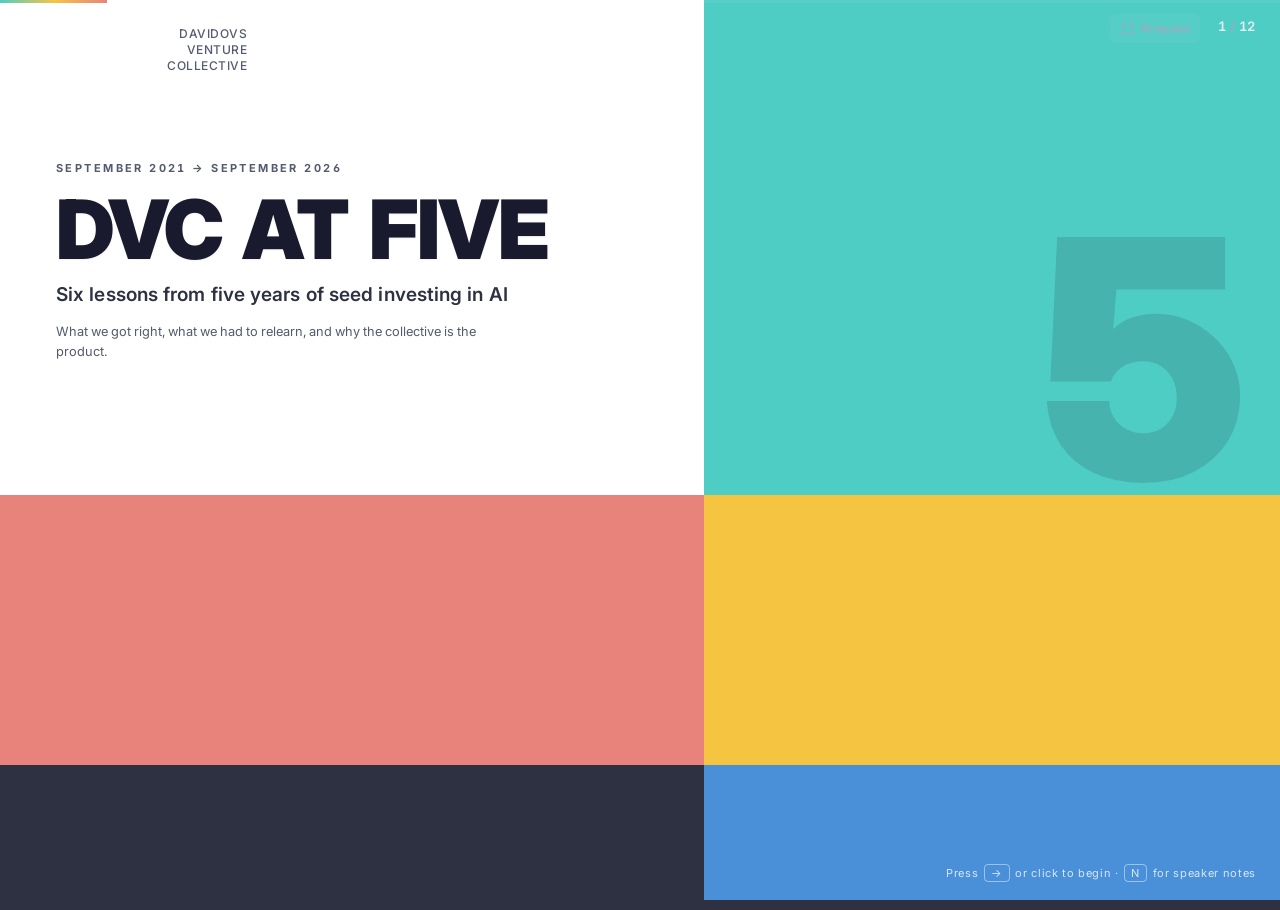
==== five-years.html @ 9e356eba "Add "DVC at Five" anniversary slideshow - five-years.html: 12-slide deck for the five-year event (wh" ====
<!DOCTYPE html>
<html lang="en">
<head>
<meta charset="UTF-8">
<meta name="viewport" content="width=device-width, initial-scale=1.0">
<title>DVC at Five — Slideshow | DVC</title>
<meta name="description" content="Davidovs Venture Collective at five: six lessons from five years of seed investing in AI">
<!-- Presented at the five-year event; not linked from the public report. -->
<meta name="robots" content="noindex, nofollow">
<link rel="icon" type="image/svg+xml" href="favicon.svg">
<link rel="preconnect" href="https://fonts.googleapis.com">
<link rel="preconnect" href="https://fonts.gstatic.com" crossorigin>
<link href="https://fonts.googleapis.com/css2?family=Inter:wght@300;400;500;600;700;800;900&display=swap" rel="stylesheet">
<link rel="stylesheet" href="slides.css?v=20260930b">
<link rel="stylesheet" href="five-years.css?v=20260930b">
</head>
<body data-plain-deck>

<div class="progress-bar"><div class="progress-fill" id="progressFill"></div></div>

<button class="fs-toggle" id="fsToggle" type="button" aria-label="Toggle fullscreen (F)" title="Present / Fullscreen (F)">
  <svg class="fs-icon fs-icon--enter" width="14" height="14" viewBox="0 0 20 20" aria-hidden="true">
    <path d="M3 8V3h5M17 8V3h-5M3 12v5h5M17 12v5h-5" fill="none" stroke="currentColor" stroke-width="2" stroke-linecap="round" stroke-linejoin="round"/>
  </svg>
  <svg class="fs-icon fs-icon--exit" width="14" height="14" viewBox="0 0 20 20" aria-hidden="true">
    <path d="M8 3v5H3M12 3v5h5M8 17v-5H3M12 17v-5h5" fill="none" stroke="currentColor" stroke-width="2" stroke-linecap="round" stroke-linejoin="round"/>
  </svg>
  <span class="fs-toggle-label">Present</span>
</button>
<div class="slide-counter"><span id="slideNum">1</span> / <span id="slideTotal">12</span></div>

<div class="click-zone click-zone--prev" id="zonePrev" aria-label="Previous slide"></div>
<div class="click-zone click-zone--next" id="zoneNext" aria-label="Next slide"></div>

<main class="deck" id="deck">

  <!-- ============== 1. COVER ============== -->
  <section class="slide slide--cover" data-slide="1" id="slide-1">
    <div class="slide-inner cover-inner">
      <div class="cover-blocks" aria-hidden="true">
        <div class="cover-block cover-block--white">
          <span class="cover-wordmark">Davidovs<br>Venture<br>Collective</span>
        </div>
        <div class="cover-block cover-block--teal"><span class="fy-cover-five">5</span></div>
        <div class="cover-block cover-block--salmon"></div>
        <div class="cover-block cover-block--gold"></div>
        <div class="cover-block cover-block--navy"></div>
        <div class="cover-block cover-block--blue"></div>
      </div>
      <div class="cover-content">
        <p class="cover-eyebrow">September 2021 &rarr; September 2026</p>
        <h1 class="cover-title">DVC AT FIVE</h1>
        <p class="cover-subtitle">Six lessons from five years of seed investing in AI</p>
        <p class="cover-tagline">What we got right, what we had to relearn, and why the collective is the product.</p>
      </div>
      <div class="cover-footer">
        <span>Press <kbd>&rarr;</kbd> or click to begin &middot; <kbd>N</kbd> for speaker notes</span>
      </div>
    </div>
    <aside class="fy-notes">Welcome. Five years ago this was ~50 LPs and a quarterly check. Tonight: who we are, where the numbers are, and six lessons. About three minutes per lesson.</aside>
  </section>

  <!-- ============== 2. WHO WE ARE ============== -->
  <section class="slide" data-slide="2" id="slide-2">
    <div class="slide-inner">
      <p class="slide-eyebrow">Who we are</p>
      <h1 class="slide-headline">Twenty years together. <span class="hl-accent hl-accent--teal">Twelve in AI.</span></h1>
      <p class="slide-sub">We did not arrive at AI through a thesis deck. We built and invested through each wave of it.</p>
      <div class="fy-path">
        <div class="fy-path-step"><span class="fy-path-k">Wave 1</span><span class="fy-path-v">Adtech ML</span></div>
        <span class="fy-path-arrow" aria-hidden="true">&rarr;</span>
        <div class="fy-path-step"><span class="fy-path-k">Wave 2</span><span class="fy-path-v">Computer vision</span><span class="fy-path-n">Cherry Labs</span></div>
        <span class="fy-path-arrow" aria-hidden="true">&rarr;</span>
        <div class="fy-path-step fy-path-step--now"><span class="fy-path-k">Wave 3</span><span class="fy-path-v">LLMs</span><span class="fy-path-n">DVC</span></div>
      </div>
      <div class="fy-chips">
        <span class="fy-chip"><strong>iTech Capital</strong> 6&times;</span>
        <span class="fy-chip"><strong>MSQRD</strong> &rarr; Meta</span>
        <span class="fy-chip"><strong>Prisma</strong></span>
        <span class="fy-chip"><strong>Cherry Labs</strong> exit, 2021</span>
      </div>
    </div>
    <aside class="fy-notes">Adtech machine learning, then computer vision at Cherry Labs, then LLMs. The track record before DVC: iTech Capital returned 6x; MSQRD went to Meta; Prisma; the Cherry Labs exit in 2021 is the year DVC started.</aside>
  </section>

  <!-- ============== 3. THEN AND NOW ============== -->
  <section class="slide" data-slide="3" id="slide-3">
    <div class="slide-inner">
      <p class="slide-eyebrow">Five years in numbers</p>
      <h1 class="slide-headline">From a quarterly check to a <span class="hl-accent hl-accent--gold">collective</span>.</h1>
      <div class="fy-then-now">
        <div class="fy-col fy-col--then">
          <span class="fy-col-label">September 2021</span>
          <div class="fy-stat"><span class="fy-num">~50</span><span class="fy-lbl">LPs</span></div>
          <div class="fy-stat"><span class="fy-num">$1.5M</span><span class="fy-lbl">per quarter</span></div>
          <div class="fy-stat"><span class="fy-num">12</span><span class="fy-lbl">deals in the first quarter</span></div>
        </div>
        <div class="fy-col fy-col--now">
          <span class="fy-col-label">September 2026</span>
          <div class="fy-grid">
            <div class="fy-stat"><span class="fy-num">120+</span><span class="fy-lbl">companies</span></div>
            <div class="fy-stat"><span class="fy-num">~$21M</span><span class="fy-lbl">deployed from seed</span></div>
            <div class="fy-stat"><span class="fy-num">7</span><span class="fy-lbl">unicorns</span></div>
            <div class="fy-stat"><span class="fy-num">5&times;+</span><span class="fy-lbl">TVPI</span></div>
            <div class="fy-stat"><span class="fy-num">$75M</span><span class="fy-lbl">DVC AI Fund</span></div>
            <div class="fy-stat"><span class="fy-num">220+</span><span class="fy-lbl">LPs &middot; 500+ members</span></div>
          </div>
        </div>
      </div>
      <p class="slide-source">TVPI is mostly unrealized. The power law is the model, not a flaw.</p>
    </div>
    <aside class="fy-notes">Say the footnote out loud: most of the TVPI is unrealized. We run a power-law portfolio on purpose; a few companies carry the fund.</aside>
  </section>

  <!-- ============== 4. LESSON 1 ============== -->
  <section class="slide" data-slide="4" id="slide-4">
    <div class="slide-inner fy-lesson">
      <span class="fy-lesson-n" aria-hidden="true">01</span>
      <div class="fy-lesson-body">
        <p class="slide-eyebrow">Lesson 1 &middot; Founders</p>
        <h1 class="slide-headline">At seed the data is noise. <span class="hl-accent hl-accent--teal">The founder is legible.</span></h1>
        <p class="slide-sub">A deck, a demo, an ARR number that changes weekly. Outliers are, by definition, the companies the data would have rejected.</p>
        <ul class="fy-points">
          <li>Has done it before. Technical. Obsessive about a real user.</li>
          <li>Energy when the market turns. Failed once and came back sharper.</li>
          <li><strong>Repeat founders only</strong>, for five years.</li>
        </ul>
        <div class="fy-asym">
          <div><span class="fy-asym-n">1&times;</span><span class="fy-asym-l">the cost of being wrong</span></div>
          <div><span class="fy-asym-n fy-asym-n--gold">100&times;</span><span class="fy-asym-l">the cost of passing on the one that works</span></div>
        </div>
        <p class="fy-takeaway">Our edge is not a better model of companies. It is a better model of people, checked by 220 people who have worked with them.</p>
      </div>
    </div>
    <aside class="fy-notes">Tell Nick's Uber Series B pass: that is the 100x side of the asymmetry. Being wrong on a seed check costs 1x; missing the outlier costs 100x.</aside>
  </section>

  <!-- ============== 5. LESSON 2 ============== -->
  <section class="slide" data-slide="5" id="slide-5">
    <div class="slide-inner fy-lesson">
      <span class="fy-lesson-n" aria-hidden="true">02</span>
      <div class="fy-lesson-body">
        <p class="slide-eyebrow">Lesson 2 &middot; Ownership</p>
        <h1 class="slide-headline">Being in the room at seed is a ticket, <span class="hl-accent hl-accent--gold">not a prize</span>.</h1>
        <p class="slide-sub">The prize is buying ownership when evidence appears, before the round is priced by someone else.</p>
        <div class="fy-ladder">
          <div class="fy-rung"><span class="fy-rung-v">$100&ndash;300K</span><span class="fy-rung-l">Seed</span></div>
          <div class="fy-rung"><span class="fy-rung-v">$300&ndash;500K</span><span class="fy-rung-l">Evidence appears</span></div>
          <div class="fy-rung fy-rung--top"><span class="fy-rung-v">$1&ndash;3M</span><span class="fy-rung-l">Series A/B, pre-empted</span></div>
        </div>
        <ul class="fy-points">
          <li><strong data-logo-inline="perplexity.ai">Perplexity</strong> Series B: IVP, NEA, Nvidia and Bezos wanted the allocation; the founders kept DVC in.</li>
          <li><strong data-logo-inline="kick.co">Kick</strong>: the founder carved a bigger slot for us in the OpenAI Fund round.</li>
          <li>Signals: <strong>Investor Competition</strong> and <strong>raise prediction</strong>. An AI memo before the first call; decisions in days.</li>
        </ul>
      </div>
    </div>
    <aside class="fy-notes">The DVC AI Fund exists to pre-empt Series A and B in our best seed companies. Perplexity and Kick are the proof that founders make room for us.</aside>
  </section>

  <!-- ============== 6. LESSON 3 ============== -->
  <section class="slide" data-slide="6" id="slide-6">
    <div class="slide-inner fy-lesson">
      <span class="fy-lesson-n" aria-hidden="true">03</span>
      <div class="fy-lesson-body">
        <p class="slide-eyebrow">Lesson 3 &middot; Community</p>
        <h1 class="slide-headline">Community is repeated cooperation under <span class="hl-accent hl-accent--coral">shared incentives</span>.</h1>
        <p class="slide-sub">Not a mailing list. 220+ LPs: engineers, founders and angels, a third each; 94% immigrants. Carry is shared, 30&ndash;40% per deal.</p>
        <div class="fy-steps">
          <span>LP</span><span class="fy-steps-arrow">&rarr;</span><span>Deal Advisor</span><span class="fy-steps-arrow">&rarr;</span><span>Deal Captain</span><span class="fy-steps-arrow">&rarr;</span><span>Venture Partner</span>
        </div>
        <ul class="fy-points">
          <li><strong data-logo-inline="perplexity.ai">Perplexity</strong> came in because our LPs were obsessed users.</li>
          <li><strong data-logo-inline="higgsfield.ai">Higgsfield</strong>&rsquo;s founders met inside DVC.</li>
          <li>An LP who found Perplexity&rsquo;s Comet lead hire earned carry. Denis Yarats is now an LP in the DVC AI Fund.</li>
        </ul>
        <p class="fy-takeaway">Deals are sourcing us. The State of AI report is a community product.</p>
      </div>
    </div>
    <aside class="fy-notes">The social ladder is the mechanism: people move from LP to Deal Advisor to Deal Captain to Venture Partner as they do the work. Compounding examples: Perplexity, Higgsfield, the Comet hire, Denis.</aside>
  </section>

  <!-- ============== 7. LESSON 4 ============== -->
  <section class="slide" data-slide="7" id="slide-7">
    <div class="slide-inner fy-lesson">
      <span class="fy-lesson-n" aria-hidden="true">04</span>
      <div class="fy-lesson-body">
        <p class="slide-eyebrow">Lesson 4 &middot; AI inside the fund</p>
        <h1 class="slide-headline">AI moved judgment to <span class="hl-accent hl-accent--teal">where it should live</span>.</h1>
        <div class="fy-vs">
          <div class="fy-vs-col"><span class="fy-vs-y">2010</span><span class="fy-vs-t">Ten people for eighteen investments.</span></div>
          <div class="fy-vs-col fy-vs-col--now"><span class="fy-vs-y">2026</span><span class="fy-vs-t">Eight to ten new deals a quarter, 120+ companies, a team you count on two hands.</span></div>
        </div>
        <ul class="fy-points">
          <li>Five analyst roles gone. Agents write the memo for <strong>under 30 cents</strong>.</li>
          <li>~120 signals, raise prediction, and Ask2Task routing founder asks to the right LPs. Transparency builds trust.</li>
          <li>What cannot be automated: a founder&rsquo;s state of mind at month eighteen, a co-founder argument, a company quietly dying.</li>
        </ul>
      </div>
    </div>
    <aside class="fy-notes">Show VentureOS live here if the room allows: pipeline, a memo, a signal, an Ask2Task route.</aside>
  </section>

  <!-- ============== 8. LESSON 5 ============== -->
  <section class="slide" data-slide="8" id="slide-8">
    <div class="slide-inner fy-lesson">
      <span class="fy-lesson-n" aria-hidden="true">05</span>
      <div class="fy-lesson-body">
        <p class="slide-eyebrow">Lesson 5 &middot; Follow-ons and support</p>
        <h1 class="slide-headline">Relationship is measured, because <span class="hl-accent hl-accent--gold">it gets you the allocation</span>.</h1>
        <div class="fy-metrics">
          <div class="fy-metric"><span class="fy-metric-t">Founder Relationship</span></div>
          <div class="fy-metric"><span class="fy-metric-t">Investor Competition</span></div>
          <div class="fy-metric"><span class="fy-metric-t">Traction Perceived</span></div>
        </div>
        <ul class="fy-points">
          <li>Support is operational: every LP letter carries a &ldquo;how can you help our startups&rdquo; list, and Ask2Task routes it.</li>
          <li>Years one and two KPIs: runway (~22 months) and survival.</li>
          <li><strong>Pro-rata</strong>: negotiate it at the first check, hold it, use it. Unused pro-rata goes to active LPs.</li>
        </ul>
        <p class="fy-takeaway">Value per percent of ownership is the metric founders care about.</p>
      </div>
    </div>
    <aside class="fy-notes">Three custom metrics decide follow-ons. Stress that pro-rata is negotiated on day one, not asked for at the Series A.</aside>
  </section>

  <!-- ============== 9. LESSON 6 ============== -->
  <section class="slide" data-slide="9" id="slide-9">
    <div class="slide-inner fy-lesson">
      <span class="fy-lesson-n" aria-hidden="true">06</span>
      <div class="fy-lesson-body">
        <p class="slide-eyebrow">Lesson 6 &middot; The job itself</p>
        <h1 class="slide-headline">None of this makes the job calm. <span class="hl-accent hl-accent--coral">Bring life into the work.</span></h1>
        <p class="slide-sub">Eight to ten deals a quarter, rounds that close in days, a market where a five-person team can go from zero to $300M ARR in a year. FOMO and anxiety are structural, not personal.</p>
        <ul class="fy-points fy-points--three">
          <li>Treat the anxiety as fuel.</li>
          <li>Choose the people.</li>
          <li>Bring life into the work: kids in founder offices, a company named after a dog, hikes, tea ceremonies, a fire-marshal fine at Mad Hats, twenty years working with your spouse.</li>
        </ul>
        <blockquote class="fy-quote">&ldquo;Much harder at the beginning, much easier at the end.&rdquo;</blockquote>
      </div>
    </div>
    <aside class="fy-notes">The human slide. Slow down here; the stories matter more than the list.</aside>
  </section>

  <!-- ============== 10. STACK AND THESES ============== -->
  <section class="slide" data-slide="10" id="slide-10">
    <div class="slide-inner">
      <p class="slide-eyebrow">Where we look next</p>
      <h1 class="slide-headline">Distribution beats intelligence. <span class="hl-accent hl-accent--teal">Energy binds.</span></h1>
      <div class="fy-grid fy-grid--theses">
        <div class="fy-stat"><span class="fy-num">~12:1</span><span class="fy-lbl">~$750B of 2026 capex against ~$60B of app revenue</span></div>
        <div class="fy-stat"><span class="fy-num">30&ndash;60&cent;</span><span class="fy-lbl">inference tax on every revenue dollar</span></div>
        <div class="fy-stat"><span class="fy-num">0</span><span class="fy-lbl">times the user sees the model</span></div>
      </div>
      <div class="fy-angles">
        <div class="fy-angle"><span class="fy-angle-k">Angle 1</span>SaaS sold to incumbents</div>
        <div class="fy-angle"><span class="fy-angle-k">Angle 2</span>Vertical agentic companies</div>
        <div class="fy-angle"><span class="fy-angle-k">Angle 3</span>Agentic roll-ups</div>
        <div class="fy-angle fy-angle--phys"><span class="fy-angle-k">Plus</span>Physical AI</div>
      </div>
      <p class="slide-sub fy-under">Underdeveloped, not undervalued: <strong>healthcare, industrial, robotics, construction</strong>.</p>
      <p class="slide-source">Capex: Big-4 hyperscaler 2026 guidance midpoints, as in the State of AI report (September 2026).</p>
    </div>
    <aside class="fy-notes">This is the compressed State of AI. Point people to the full report for the healthcare, robotics and industrial money rivers.</aside>
  </section>

  <!-- ============== 11. FUNDS ============== -->
  <section class="slide" data-slide="11" id="slide-11">
    <div class="slide-inner">
      <p class="slide-eyebrow">Two ways in</p>
      <h1 class="slide-headline">The door, and the <span class="hl-accent hl-accent--gold">follow-on engine</span>.</h1>
      <div class="fy-funds">
        <div class="fy-fund">
          <span class="fy-fund-k">Seed (Rolling) Fund</span>
          <span class="fy-fund-h">The door into the collective</span>
          <ul>
            <li>Evergreen, $100&ndash;300K first checks</li>
            <li>From $30K per quarter, 4&ndash;16 quarters</li>
            <li>2% and 20%, administered by AngelList</li>
          </ul>
        </div>
        <div class="fy-fund fy-fund--ai">
          <span class="fy-fund-k">DVC AI Fund &middot; $75M</span>
          <span class="fy-fund-h">$1&ndash;3M into the best seed companies at Series A/B</span>
          <ul>
            <li>Five partners</li>
            <li>61 LPs, including Arrington, Yarats, Shchegolev and Filev</li>
          </ul>
        </div>
      </div>
    </div>
    <aside class="fy-notes">Seed Fund is how people join; the AI Fund is how we keep ownership in the winners.</aside>
  </section>

  <!-- ============== 12. CLOSE ============== -->
  <section class="slide slide--fy-close" data-slide="12" id="slide-12">
    <div class="slide-inner fy-close">
      <p class="slide-eyebrow">Thank you</p>
      <h1 class="slide-headline slide-headline--xl">Five years. <span class="hl-accent hl-accent--teal">Just getting started.</span></h1>
      <p class="slide-sub">Next step: a 20-minute call.</p>
      <div class="fy-close-marks" aria-hidden="true"><span></span><span></span><span></span></div>
      <p class="fy-close-name">Davidovs Venture Collective</p>
    </div>
    <aside class="fy-notes">Close on the ask: a 20-minute call with anyone who wants to go deeper.</aside>
  </section>

</main>

<script src="slides.js?v=20260930b"></script>
<script src="logos.js?v=20260930b"></script>
<script src="five-years.js?v=20260930b"></script>
</body>
</html>
---- slides.css ----
/* slides.css — State of AI · 20-min slideshow */
/* Design tokens match index.html / style.css */

:root {
  --bg-primary: #2D3142;
  --bg-card:    #383E52;
  --bg-card-2:  #424960;
  --teal:       #4ECDC4;
  --gold:       #F5C542;
  --coral:      #E8837C;
  --purple:     #7C4DFF;
  --text:       #E8ECEF;
  --text-mute:  #A0A8BC;
  --border:     rgba(160, 168, 188, 0.15);
}

* { box-sizing: border-box; margin: 0; padding: 0; }

html, body {
  height: 100%;
  overflow: hidden;
  background: var(--bg-primary);
  color: var(--text);
  font-family: 'Inter', -apple-system, BlinkMacSystemFont, sans-serif;
  font-feature-settings: "tnum" 1, "ss01" 1;
  -webkit-font-smoothing: antialiased;
  -moz-osx-font-smoothing: grayscale;
}

body { position: relative; }

/* ─── PROGRESS BAR ─── */
.progress-bar {
  position: fixed; top: 0; left: 0; right: 0;
  height: 3px; background: rgba(255,255,255,0.05);
  z-index: 100;
}
.progress-fill {
  height: 100%;
  background: linear-gradient(90deg, var(--teal), var(--gold), var(--coral));
  width: 0%;
  transition: width 350ms ease-in-out;
}

/* ─── BACK LINK + COUNTER ─── */
.back-link {
  position: fixed; top: 18px; left: 24px; z-index: 50;
  font-size: 13px; font-weight: 600;
  color: var(--text-mute); text-decoration: none;
  letter-spacing: 0.02em; padding: 6px 10px; border-radius: 6px;
  transition: color 200ms, background 200ms;
}
.back-link:hover { color: var(--teal); background: rgba(78,205,196,0.08); }

.slide-counter {
  position: fixed; top: 18px; right: 24px; z-index: 50;
  font-size: 13px; font-weight: 600; color: var(--text-mute);
  letter-spacing: 0.04em;
  font-feature-settings: "tnum" 1;
}
.slide-counter span { color: var(--text); }

/* ─── FULLSCREEN TOGGLE ─── */
.fs-toggle {
  position: fixed; top: 14px; right: 80px; z-index: 60;
  display: inline-flex; align-items: center; gap: 6px;
  padding: 6px 10px;
  font: inherit; font-size: 12px; font-weight: 600;
  color: var(--text-mute);
  background: rgba(255,255,255,0.04);
  border: 1px solid var(--border); border-radius: 6px;
  cursor: pointer; letter-spacing: 0.04em;
  transition: color 200ms, border-color 200ms, background 200ms;
}
.fs-toggle:hover { color: var(--teal); border-color: var(--teal); background: rgba(78,205,196,0.08); }
.fs-toggle .fs-icon { display: block; }
.fs-toggle .fs-icon--exit { display: none; }
body.is-fullscreen .fs-toggle .fs-icon--enter { display: none; }
body.is-fullscreen .fs-toggle .fs-icon--exit { display: block; }
body.is-fullscreen .fs-toggle .fs-toggle-label::before { content: 'Exit '; }
body.is-fullscreen .fs-toggle .fs-toggle-label { font-size: 0; }
body.is-fullscreen .fs-toggle .fs-toggle-label::before { font-size: 12px; }

/* Fullscreen mode: hide distracting chrome, give slides safe stage margins */
body.is-fullscreen .back-link { display: none; }
body.is-fullscreen .slide-counter {
  top: 14px; right: 24px;
  opacity: 0.55;
  font-size: 12px;
}
body.is-fullscreen .fs-toggle {
  opacity: 0.45;
  transition: opacity 220ms;
}
body.is-fullscreen .fs-toggle:hover,
body.is-fullscreen .fs-toggle:focus { opacity: 1; }
body.is-fullscreen .dive-deeper {
  opacity: 0.35;
  transition: opacity 220ms;
}
body.is-fullscreen .dive-deeper:hover { opacity: 1; }
body.is-fullscreen .nav-hint { display: none; }

@media (max-width: 768px) {
  .fs-toggle { display: none; } /* mobile relies on browser fullscreen */
}

.nav-hint {
  position: fixed; bottom: 14px; left: 50%; transform: translateX(-50%);
  font-size: 11px; color: var(--text-mute); opacity: 0.5;
  z-index: 40; letter-spacing: 0.06em;
  pointer-events: none;
}

/* ─── CLICK ZONES ─── */
/* Click-zones stop 80px from the bottom so Dive deeper + nav-hint stay clickable */
.click-zone {
  position: fixed; top: 0; bottom: 80px; z-index: 30;
  cursor: pointer;
}
.click-zone--prev { left: 0; width: 33.333vw; }
.click-zone--next { right: 0; width: 66.666vw; }

/* ─── DIVE DEEPER ─── */
.dive-deeper {
  position: absolute; bottom: 36px; right: 36px; z-index: 50;
  font-size: 12px; font-weight: 600;
  color: var(--text-mute); text-decoration: none;
  letter-spacing: 0.04em; padding: 6px 10px;
  border: 1px solid var(--border); border-radius: 6px;
  transition: color 200ms, border-color 200ms, background 200ms;
}
.dive-deeper:hover {
  color: var(--teal); border-color: var(--teal);
  background: rgba(78,205,196,0.06);
}

/* ─── DECK ─── */
.deck {
  position: relative; width: 100vw; height: 100vh;
}
.slide {
  position: absolute; inset: 0;
  display: flex; align-items: center; justify-content: center;
  opacity: 0; visibility: hidden;
  transition: opacity 350ms ease-in-out;
  padding: 64px 72px;
}
.slide.is-active { opacity: 1; visibility: visible; z-index: 10; }

.slide-inner {
  width: 100%; max-width: 1400px;
  display: flex; flex-direction: column;
  align-items: flex-start;
}

/* ─── TYPOGRAPHY ─── */
.slide-eyebrow {
  font-size: 12px; font-weight: 700;
  letter-spacing: 0.18em; text-transform: uppercase;
  color: var(--teal); margin-bottom: 14px;
}
.slide-headline {
  font-size: clamp(38px, 4.6vw, 64px);
  font-weight: 800; letter-spacing: -0.02em;
  color: var(--text); line-height: 1.05;
  margin-bottom: 14px; max-width: 1100px;
}
.slide-headline--xl { font-size: clamp(56px, 6vw, 96px); }
.slide-sub {
  font-size: clamp(15px, 1.2vw, 19px);
  font-weight: 400; line-height: 1.55;
  color: var(--text-mute); max-width: 920px;
  margin-bottom: 28px;
}
.slide-sub strong { color: var(--gold); font-weight: 700; }

.slide-source {
  font-size: 11px;
  font-weight: 500;
  color: var(--text-mute);
  opacity: 0.7;
  margin-top: 14px;
  letter-spacing: 0.02em;
}
.slide-source a { color: var(--text-mute); text-decoration: underline; text-underline-offset: 2px; }
.slide-source a:hover { color: var(--teal); }

.inline-chart-title {
  font-size: 11px; font-weight: 700;
  letter-spacing: 0.14em; text-transform: uppercase;
  color: var(--text-mute); margin-bottom: 8px;
}

/* ============ SLIDE 1 — OpenClaw house ============ */
/* ============ SLIDE 1 — Cinematic opener ============ */
.slide[data-slide="2"] {
  /* Subtle radial sky gradient — implies the void around the house */
  background:
    radial-gradient(ellipse at 50% 30%, rgba(78, 205, 196, 0.06) 0%, transparent 60%),
    radial-gradient(ellipse at 50% 80%, rgba(232, 131, 124, 0.05) 0%, transparent 50%);
}
.slide-1 { align-items: center; text-align: center; position: relative; }
.house-svg {
  width: min(960px, 92%);
  height: auto;
  margin-bottom: 28px;
  filter: drop-shadow(0 6px 18px rgba(0,0,0,0.25));
}
.house-icon {
  opacity: 0;
  transform-origin: center;
  cursor: default;
}
.house-icon.is-revealed { opacity: 1; }
.house-icon .icon-bg { transition: stroke-width 200ms ease; }
.house-icon:hover .icon-bg { stroke-width: 3; }

/* Twinkle: each star pulses gently on its own rhythm */
.sky-star { transform-origin: center; }
.sky-star {
  animation: sky-twinkle 3.5s ease-in-out infinite;
}
.sky-star:nth-child(2n) { animation-duration: 4.2s; animation-delay: 0.4s; }
.sky-star:nth-child(3n) { animation-duration: 5.1s; animation-delay: 1.1s; }
.sky-star:nth-child(5n) { animation-duration: 3.8s; animation-delay: 1.7s; }
@keyframes sky-twinkle {
  0%, 100% { opacity: 0.85; }
  50%      { opacity: 0.32; }
}

/* Title block sits below the SVG with a soft drop-in */
.opener-words {
  display: flex;
  flex-direction: column;
  align-items: center;
  gap: 10px;
}
.opener-headline {
  letter-spacing: -0.02em;
  background: linear-gradient(180deg, #FFFFFF 0%, #C8CCD4 100%);
  -webkit-background-clip: text;
  -webkit-text-fill-color: transparent;
  background-clip: text;
}
.opener-eyebrow {
  letter-spacing: 0.18em;
  color: var(--teal);
  text-transform: uppercase;
  font-weight: 600;
}

/* ============ SLIDE 2 / 13 — Cycles ============ */
.cycles-svg {
  width: 100%; max-width: 1100px; height: auto;
  margin-top: 24px;
}
.cycle-curve {
  stroke-dasharray: 2000;
  stroke-dashoffset: 2000;
}
.cycle-curve.is-drawn { stroke-dashoffset: 0; transition: stroke-dashoffset 1400ms ease-out; }

/* ============ SLIDE 2 — Tech Cycles redesign (price-drop ladder + software arc) ============ */
.slide--tc { align-items: flex-start; padding-top: 46px; }
.slide--tc .slide-inner { max-width: 1240px; }
.slide--tc .slide-headline { font-size: clamp(32px, 3.6vw, 52px); margin-bottom: 8px; }
.slide--tc .slide-sub { margin-bottom: 28px; max-width: 880px; }
.tc-bright { color: var(--teal); font-weight: 700; }

/* ─── Part A: Price-drop ladder ─── */
.tc-ladder {
  width: 100%;
  display: grid;
  grid-template-columns: repeat(5, 1fr);
  gap: 10px;
  margin-bottom: 26px;
}
.tc-chip {
  position: relative;
  display: flex; flex-direction: column; align-items: center;
  gap: 4px;
  padding: 14px 10px 16px;
  border-radius: 12px;
  border: 1px solid var(--border);
  background: linear-gradient(160deg, rgba(56,62,82,0.55), rgba(56,62,82,0.25));
  opacity: 0;
  transform: translateY(10px);
  transition: opacity 500ms ease, transform 500ms ease, border-color 400ms ease, box-shadow 400ms ease, background 400ms ease;
}
.tc-ladder.is-built .tc-chip { opacity: 1; transform: none; }
.tc-chip-era   { color: #E8ECEF; font-weight: 800; font-size: 17px; letter-spacing: 0.02em; }
.tc-chip-year  { color: var(--text-mute); font-size: 10.5px; letter-spacing: 0.12em; text-transform: uppercase; }
.tc-chip-arrow { color: var(--text-mute); font-size: 14px; line-height: 1; margin: 2px 0 2px; opacity: 0.7; }
.tc-chip-drop  { color: #C9CFDB; font-size: 12.5px; font-weight: 600; text-align: center; line-height: 1.35; }

.tc-chip--live {
  border-color: rgba(78,205,196,0.55);
  background: linear-gradient(160deg, rgba(78,205,196,0.20), rgba(78,205,196,0.05));
  box-shadow: 0 0 28px rgba(78,205,196,0.18);
}
.tc-chip--live .tc-chip-era   { color: var(--teal); }
.tc-chip--live .tc-chip-arrow { color: var(--teal); opacity: 1; }
.tc-chip--live .tc-chip-drop  { color: var(--gold); font-weight: 800; }

.tc-here {
  display: inline-block;
  margin-top: 6px;
  padding: 2px 8px;
  font-size: 9.5px; letter-spacing: 0.16em; text-transform: uppercase;
  color: var(--gold); font-weight: 800;
  border: 1px solid rgba(245,197,66,0.4);
  border-radius: 999px;
  background: rgba(245,197,66,0.06);
}

/* ─── Part B: Software economics arc ─── */
.tc-arc {
  width: 100%;
  padding: 18px 22px 22px;
  border: 1px solid var(--border);
  border-radius: 14px;
  background: linear-gradient(180deg, rgba(124,77,255,0.04), rgba(78,205,196,0.04));
  margin-bottom: 22px;
}
.tc-arc-label {
  font-size: 11px; letter-spacing: 0.18em; text-transform: uppercase;
  color: var(--text-mute); font-weight: 700; text-align: center;
  margin-bottom: 14px;
}
.tc-arc-row {
  display: grid;
  grid-template-columns: 1fr auto 1fr auto 1fr;
  align-items: center;
  gap: 14px;
}
.tc-era {
  display: flex; flex-direction: column; align-items: center; gap: 12px;
  padding: 12px 10px 14px;
  border-radius: 10px;
  border: 1px solid var(--border);
  background: rgba(45,49,66,0.45);
  opacity: 0;
  transform: translateY(6px);
  transition: opacity 600ms ease, transform 600ms ease, border-color 400ms ease, box-shadow 400ms ease;
}
.tc-arc.is-built .tc-era { opacity: 1; transform: none; }
.tc-era--live {
  border-color: rgba(78,205,196,0.55);
  background: linear-gradient(160deg, rgba(78,205,196,0.10), rgba(124,77,255,0.06));
  box-shadow: 0 0 24px rgba(78,205,196,0.14);
}
.tc-era-glyph {
  position: relative;
  width: 100%;
  height: 96px;
  display: flex; align-items: center; justify-content: center;
}
.tc-era-cap { display: flex; flex-direction: column; align-items: center; gap: 4px; text-align: center; }
.tc-era-title {
  font-size: 14px; font-weight: 800; letter-spacing: 0.04em;
  color: #E8ECEF;
}
.tc-era--live .tc-era-title { color: var(--teal); }
.tc-era-sub {
  font-size: 11.5px; color: var(--text-mute); line-height: 1.4;
  max-width: 240px;
}

/* Bespoke glyph: a few separate chunky nodes */
.tc-era-glyph--bespoke {
  gap: 14px;
}
.tc-era-glyph--bespoke .tc-node {
  width: 22px; height: 22px; border-radius: 5px;
  background: rgba(232,131,124,0.55);
  border: 1px solid rgba(232,131,124,0.75);
  box-shadow: 0 0 14px rgba(232,131,124,0.18);
}
.tc-era-glyph--bespoke .tc-node--big { width: 30px; height: 30px; }
.tc-era-glyph--bespoke .tc-node--mid { width: 26px; height: 26px; }

/* SaaS glyph: one block with many fan-out pips (one product, many customers) */
.tc-era-glyph--saas { position: relative; }
.tc-saas-block {
  position: absolute; left: 14px; top: 50%; transform: translateY(-50%);
  width: 56px; height: 56px; border-radius: 10px;
  background: linear-gradient(160deg, rgba(245,197,66,0.55), rgba(245,197,66,0.25));
  border: 1px solid rgba(245,197,66,0.7);
  box-shadow: 0 0 18px rgba(245,197,66,0.18);
}
.tc-saas-fan {
  position: absolute; right: 14px;
  width: 12px; height: 12px; border-radius: 50%;
  background: rgba(245,197,66,0.42);
  border: 1px solid rgba(245,197,66,0.7);
}
.tc-arc.is-built .tc-era-glyph--saas::before {
  content: '';
  position: absolute; left: 70px; right: 26px; top: 50%;
  height: 1px;
  background: linear-gradient(90deg, rgba(245,197,66,0.55), rgba(245,197,66,0.05));
  transform: translateY(-50%);
}
.tc-saas-fan--1 { top: 8%;  }
.tc-saas-fan--2 { top: 25%; }
.tc-saas-fan--3 { top: 42%; }
.tc-saas-fan--4 { top: 60%; }
.tc-saas-fan--5 { top: 78%; }

/* AI glyph: one teal core with many small custom orbiting nodes */
.tc-era-glyph--ai { position: relative; }
.tc-ai-core {
  position: absolute; left: 50%; top: 50%; transform: translate(-50%, -50%);
  width: 36px; height: 36px; border-radius: 50%;
  background: radial-gradient(circle at 30% 30%, rgba(78,205,196,0.95), rgba(78,205,196,0.4));
  box-shadow: 0 0 24px rgba(78,205,196,0.5), inset 0 0 12px rgba(255,255,255,0.18);
  border: 1px solid rgba(78,205,196,0.85);
}
.tc-ai-orbit {
  position: absolute;
  width: 10px; height: 10px; border-radius: 50%;
  background: rgba(78,205,196,0.55);
  border: 1px solid rgba(78,205,196,0.85);
  box-shadow: 0 0 8px rgba(78,205,196,0.3);
  opacity: 0;
  transition: opacity 500ms ease;
}
.tc-arc.is-lit .tc-ai-orbit { opacity: 1; }
.tc-ai-orbit--1 { left: 12%; top: 20%; }
.tc-ai-orbit--2 { left: 30%; top: 8%;  width: 8px; height: 8px; }
.tc-ai-orbit--3 { right: 18%; top: 14%; }
.tc-ai-orbit--4 { right: 8%;  top: 50%; transform: translateY(-50%); width: 12px; height: 12px; }
.tc-ai-orbit--5 { right: 22%; bottom: 14%; }
.tc-ai-orbit--6 { left: 32%; bottom: 8%;  width: 8px; height: 8px; }
.tc-ai-orbit--7 { left: 10%; bottom: 28%; }

/* Connecting arrows between eras */
.tc-arc-arrow {
  display: flex; align-items: center; justify-content: center;
  width: 36px;
}
.tc-arc-arrow span {
  display: block;
  width: 0; height: 0;
  border-top: 6px solid transparent;
  border-bottom: 6px solid transparent;
  border-left: 10px solid rgba(160,168,188,0.5);
}
.tc-era[data-era="2"] ~ .tc-arc-arrow span,
.tc-era--live + .tc-arc-arrow span { border-left-color: var(--teal); }

/* ─── Part C: Bridge ─── */
.tc-bridge {
  width: 100%;
  display: flex; align-items: center; justify-content: center; flex-wrap: wrap;
  gap: 12px;
  font-size: clamp(15px, 1.5vw, 19px);
  font-weight: 700;
}
.tc-bridge-line { color: var(--text); }
.tc-bridge-sep  { color: var(--text-mute); }
.tc-bridge-line--accent { color: var(--teal); }

/* Punchline below the bridge */
.tc-punchline {
  width: 100%;
  margin: 10px 0 0;
  display: flex; align-items: center; justify-content: center; flex-wrap: wrap;
  gap: 10px;
  font-size: clamp(11px, 1.05vw, 13px);
  letter-spacing: 0.18em;
  text-transform: uppercase;
  font-weight: 700;
  color: var(--text-mute);
}
.tc-punchline-sep { color: rgba(160,168,188,0.45); }
.tc-punchline-accent {
  color: var(--gold);
  text-shadow: 0 0 18px rgba(245,197,66,0.25);
}

/* ============ SHARED CHART WRAP ============ */
.chart-wrap {
  width: 100%; max-width: 1200px;
  background: var(--bg-card); border-radius: 12px;
  padding: 24px 28px; border: 1px solid var(--border);
}
.chart-wrap--stack { height: 480px; }
.chart-wrap--smarter { height: 460px; }
.chart-wrap--arpu { height: 220px; margin-top: 24px; }

/* ============ SLIDES 3 / 4 / 5 — Stack visual ============ */
.stack-viz {
  width: 100%;
  max-width: 760px;
  display: flex; flex-direction: column; gap: 10px;
  margin-top: 8px;
}
.stack-viz--small { max-width: 420px; flex: 0 1 420px; }

.stack-layer {
  --accent: #4ECDC4;
  position: relative;
  display: grid;
  grid-template-columns: auto 1fr auto;
  grid-template-areas:
    "badge title value"
    "badge title label";
  align-items: center; column-gap: 18px; row-gap: 2px;
  padding: 14px 22px;
  border-radius: 8px;
  background: var(--bg-card);
  border: 1px solid var(--border);
  border-left: 4px solid var(--accent);
  font-feature-settings: "tnum" 1;
}

.stack-badge {
  grid-area: badge;
  font-size: 10px; font-weight: 800;
  letter-spacing: 0.16em; text-transform: uppercase;
  color: var(--accent);
  min-width: 56px;
}
.stack-title {
  grid-area: title;
  font-size: 15px; font-weight: 700;
  color: var(--text); letter-spacing: 0.04em;
}
.stack-value {
  grid-area: value;
  font-size: 22px; font-weight: 800;
  color: var(--text);
  font-feature-settings: "tnum" 1;
  letter-spacing: -0.01em;
  text-align: right;
}
.stack-label {
  grid-area: label;
  font-size: 11px; font-weight: 500;
  color: var(--text-mute);
  letter-spacing: 0.04em;
  text-align: right;
}

/* Margin-lens variant: width is proportional to marginPct via --bar-width */
.stack-layer--margin {
  --bar-width: 0%;
  background: linear-gradient(
    to right,
    color-mix(in srgb, var(--accent) 22%, var(--bg-card)) 0%,
    color-mix(in srgb, var(--accent) 22%, var(--bg-card)) var(--bar-width),
    var(--bg-card) var(--bar-width),
    var(--bg-card) 100%
  );
  position: relative;
}
.stack-layer--margin::before {
  content: '';
  position: absolute;
  left: 0; top: 0; bottom: 0;
  width: var(--bar-width);
  background: var(--accent);
  opacity: 0.18;
  pointer-events: none;
  border-radius: 4px 0 0 4px;
  transition: width 80ms linear;
}

/* Side-by-side comparison layout for slide 4 */
.stack-compare {
  display: grid;
  grid-template-columns: 1fr 1fr;
  gap: 28px;
  width: 100%;
}
.stack-compare-col {
  display: flex; flex-direction: column; gap: 10px;
}
.stack-col-head {
  font-size: 11px; font-weight: 800;
  letter-spacing: 0.18em; text-transform: uppercase;
  color: var(--text-mute);
  margin-bottom: 4px;
}

/* Slide 5 — Forces layout */
.forces-layout {
  display: grid;
  grid-template-columns: auto 1fr auto;
  gap: 24px;
  align-items: center;
  width: 100%;
  margin-top: 8px;
}
.force-side {
  display: flex; align-items: center; gap: 12px;
}
.force-side--down { flex-direction: row; }
.force-side--up   { flex-direction: row-reverse; }

.force-arrow {
  width: 56px; height: 360px;
  flex-shrink: 0;
}
.force-side-label {
  display: flex; flex-direction: column; gap: 4px;
  max-width: 160px;
}
.force-side-title {
  font-size: 13px; font-weight: 800;
  letter-spacing: 0.14em;
}
.force-side-sub {
  font-size: 11px; font-weight: 500;
  color: var(--text-mute); line-height: 1.4;
}
.force-side-label--coral .force-side-title { color: var(--coral); }
.force-side-label--teal  .force-side-title { color: var(--teal); }

.forces-keystat {
  display: flex; flex-wrap: wrap; gap: 6px 14px;
  align-items: baseline; margin-top: 24px;
  padding: 14px 18px;
  border-radius: 10px;
  background: var(--bg-card);
  border: 1px solid var(--border);
}
.keystat-num {
  font-size: 22px; font-weight: 800; color: var(--text);
  font-feature-settings: "tnum" 1;
}
.keystat-num--accent { color: var(--coral); }
.keystat-tag {
  font-size: 11px; font-weight: 600;
  letter-spacing: 0.10em; text-transform: uppercase;
  color: var(--text-mute);
}
.keystat-sep { color: var(--text-mute); opacity: 0.5; }

/* ════════════ SLIDE 3 — UNIFIED STACK (3 internal states) ════════════
   One slide, three lenses on the same 5-layer stack. Header / footer
   crossfade between states; the central stack morphs in place.
   ──────────────────────────────────────────────────────────────────── */

.slide--stack-unified .slide-inner {
  display: flex; flex-direction: column;
  align-items: center; justify-content: flex-start;
  gap: 18px; padding-top: 38px;
}

/* ── HEADER stack (3 versions overlap, fade between) ── */
.su-header {
  position: relative;
  width: 100%; max-width: 1080px;
  min-height: 132px;
  text-align: center;
}
.su-header-state {
  position: absolute; inset: 0;
  display: flex; flex-direction: column; gap: 8px; align-items: center;
  opacity: 0; transform: translateY(8px);
  transition: opacity 380ms ease-out, transform 380ms ease-out;
  pointer-events: none;
}
.su-header-state.is-active {
  opacity: 1; transform: translateY(0);
  pointer-events: auto;
}
.su-header-state .slide-eyebrow {
  font-size: 11px; letter-spacing: 0.18em;
  text-transform: uppercase; color: var(--text-mute);
  font-weight: 800;
}
.su-header-state .slide-headline {
  font-size: clamp(34px, 4.6vw, 60px);
  font-weight: 800; letter-spacing: -0.025em;
  margin: 0; line-height: 1.05;
  color: var(--text);
}
.su-header-state .slide-sub {
  max-width: 920px;
  font-size: clamp(13px, 1.3vw, 16px);
  color: var(--text-mute);
  margin: 0;
  line-height: 1.5;
}
.hl-accent {
  background-clip: text; -webkit-background-clip: text;
  color: transparent; -webkit-text-fill-color: transparent;
}
.hl-accent--teal  { background-image: linear-gradient(120deg, #4ECDC4 0%, #A8F2EC 100%); }
.hl-accent--gold  { background-image: linear-gradient(120deg, #F5C542 0%, #FFE6A8 100%); }
.hl-accent--coral { background-image: linear-gradient(120deg, #E8837C 0%, #FFB4AC 100%); }

/* ── STAGE: rails flank the central stack ── */
.su-stage {
  position: relative;
  display: grid;
  grid-template-columns: 0fr 1fr 0fr;
  gap: 0;
  width: 100%; max-width: 1080px;
  align-items: center;
  transition: grid-template-columns 480ms cubic-bezier(0.6, 0.0, 0.2, 1.0), gap 480ms cubic-bezier(0.6,0,0.2,1);
}
/* In state C (forces), expand the rails so they're visible */
.su-stage[data-state="2"] {
  grid-template-columns: 200px 1fr 200px;
  gap: 28px;
}

.su-rail {
  display: flex; align-items: center; gap: 12px;
  opacity: 0;
  transform: translateX(0);
  pointer-events: none;
  overflow: hidden;
  transition: opacity 360ms ease-out 80ms;
  min-width: 0;
}
.su-rail--left  { flex-direction: row; transform: translateX(-12px); }
.su-rail--right { flex-direction: row-reverse; transform: translateX(12px); }
.su-stage[data-state="2"] .su-rail {
  opacity: 1;
  transform: translateX(0);
  transition: opacity 480ms ease-out 240ms, transform 600ms ease-out 240ms;
}
.su-rail .force-arrow { width: 44px; height: 280px; flex-shrink: 0; }
.su-rail .force-side-label { display: flex; flex-direction: column; gap: 4px; max-width: 150px; }
.su-rail .force-side-title { font-size: 12px; font-weight: 800; letter-spacing: 0.14em; }
.su-rail .force-side-sub   { font-size: 11px; color: var(--text-mute); line-height: 1.4; }
.su-rail .force-path { opacity: 0; }

/* ── CENTER STACK ── */
.su-stack {
  width: 100%; max-width: 760px;
  margin: 0 auto;
  display: flex; flex-direction: column; gap: 10px;
  transition: max-width 480ms cubic-bezier(0.6,0,0.2,1), transform 480ms cubic-bezier(0.6,0,0.2,1);
}
.su-stage[data-state="2"] .su-stack {
  max-width: 540px;
  transform: scale(0.96);
}

.su-stack .stack-layer {
  position: relative;
  overflow: hidden;
  transition: border-left-color 380ms ease-out, background 380ms ease-out, transform 380ms ease-out;
}
.su-stack .stack-layer .stack-margin-bar {
  --bar-width: 0%;
  position: absolute;
  left: 0; top: 0; bottom: 0;
  width: var(--bar-width);
  background: linear-gradient(90deg,
    color-mix(in srgb, var(--accent) 32%, transparent) 0%,
    color-mix(in srgb, var(--accent) 12%, transparent) 100%);
  pointer-events: none;
  z-index: 0;
  transition: background 380ms ease-out;
}
.su-stack .stack-layer .stack-margin-bar::after {
  content: '';
  position: absolute; right: 0; top: 0; bottom: 0;
  width: 2px;
  background: var(--accent);
  opacity: 0.55;
  box-shadow: 0 0 12px var(--accent);
}
.su-stack .stack-layer.stack-layer--margin .stack-margin-bar { display: block; }
.su-stack .stack-layer .stack-badge,
.su-stack .stack-layer .stack-title,
.su-stack .stack-layer .stack-value,
.su-stack .stack-layer .stack-label { position: relative; z-index: 1; }
.su-stack .stack-layer.stack-layer--force {
  /* tighter padding when in force-state to make room for the side rails */
  padding: 11px 18px;
}

/* ── FOOTER stat strip ── */
.su-foot {
  position: relative;
  width: 100%; max-width: 1080px;
  min-height: 64px;
  display: flex; align-items: center; justify-content: center;
}
.su-foot-state {
  position: absolute; inset: 0;
  display: flex; flex-wrap: wrap; align-items: baseline;
  justify-content: center; gap: 6px 18px;
  padding: 14px 22px;
  border-radius: 10px;
  background: var(--bg-card); border: 1px solid var(--border);
  opacity: 0; transform: translateY(6px);
  transition: opacity 320ms ease-out, transform 320ms ease-out;
  pointer-events: none;
}
.su-foot-state.is-active {
  opacity: 1; transform: translateY(0);
  pointer-events: auto;
}
.su-stat { display: inline-flex; align-items: baseline; gap: 8px; }
.su-stat-num {
  font-size: 22px; font-weight: 800; color: var(--text);
  font-feature-settings: "tnum" 1;
  letter-spacing: -0.01em;
}
.su-stat-num--accent { color: var(--coral); }
.su-stat-num--teal   { color: var(--teal); }
.su-stat-num--coral  { color: var(--coral); }
.su-stat-tag {
  font-size: 10px; font-weight: 700;
  letter-spacing: 0.10em; text-transform: uppercase;
  color: var(--text-mute);
}
.su-stat-sep { color: var(--text-mute); opacity: 0.4; font-size: 14px; }

/* Mobile-only inline hint — hidden on desktop */
.su-mobile-hint { display: none; }

/* ── PIPS (state indicator + clickable) ── */
.su-pips {
  display: flex; gap: 10px;
  align-items: center; justify-content: center;
  /* Take pips out of the slide stacking context so they sit above .click-zone (z:30) */
  position: fixed;
  left: 50%; bottom: 26px;
  transform: translateX(-50%);
  z-index: 45;
  /* Hidden until the unified slide is active (rule below) */
  opacity: 0;
  pointer-events: none;
  transition: opacity 280ms ease-out;
}
.slide--stack-unified.is-active ~ .su-pips,
.slide.is-active.slide--stack-unified .su-pips {
  opacity: 1; pointer-events: auto;
}
/* Since pips live INSIDE the slide, the rule must apply when the slide is active */
.slide.slide--stack-unified.is-active .su-pips { opacity: 1; pointer-events: auto; }
.su-pip {
  display: inline-flex; align-items: center; gap: 8px;
  padding: 8px 14px;
  background: transparent;
  border: 1px solid var(--border);
  border-radius: 999px;
  cursor: pointer;
  font-family: inherit;
  color: var(--text-mute);
  transition: all 260ms ease-out;
  outline: none;
}
.su-pip:hover { color: var(--text); border-color: rgba(78,205,196,0.6); }
.su-pip:focus-visible { box-shadow: 0 0 0 2px rgba(78,205,196,0.4); }
.su-pip-num {
  display: inline-flex; align-items: center; justify-content: center;
  width: 18px; height: 18px;
  border-radius: 50%;
  font-size: 10px; font-weight: 800;
  background: rgba(160,168,188,0.15);
  color: var(--text-mute);
  letter-spacing: 0;
}
.su-pip-label {
  font-size: 11px; font-weight: 700;
  letter-spacing: 0.10em; text-transform: uppercase;
}
.su-pip.is-active {
  color: var(--text);
  border-color: var(--teal);
  background: linear-gradient(180deg, rgba(78,205,196,0.10), rgba(78,205,196,0.02));
  box-shadow: 0 0 0 1px rgba(78,205,196,0.25), 0 8px 24px -12px rgba(78,205,196,0.6);
}
.su-pip.is-active .su-pip-num {
  background: var(--teal);
  color: #0F1320;
}

@media (max-width: 900px) {
  .su-stage { grid-template-columns: 1fr !important; gap: 16px !important; }
  .su-stage[data-state="2"] { grid-template-columns: 1fr !important; }
  .su-rail { flex-direction: row !important; justify-content: center; max-width: 100%; }
  .su-rail .force-arrow { height: 80px; width: 40px; transform: rotate(-90deg); }
  .su-stack { max-width: 100% !important; transform: none !important; }
  .su-header-state .slide-headline { font-size: clamp(26px, 7vw, 36px); }
  .su-foot-state { font-size: 12px; padding: 10px 14px; }
  .su-pip-label { font-size: 10px; }
}

/* ============ SLIDE 5 — Industrial layers ============ */
.industrial-stack {
  width: 100%; max-width: 720px;
  display: flex; flex-direction: column; gap: 12px;
  margin: 8px 0 24px;
}
.industrial-layer {
  display: flex; align-items: center; gap: 18px;
  padding: 14px 20px; border-radius: 10px;
  background: var(--bg-card); border: 1px solid var(--border);
  opacity: 0; transform: translateY(20px);
}
.industrial-layer.is-revealed {
  opacity: 1; transform: translateY(0);
  transition: opacity 600ms ease-out, transform 600ms ease-out;
}
.ind-svg { width: 110px; height: 36px; flex-shrink: 0; }
.ind-label {
  font-size: 13px; font-weight: 600; color: var(--text);
  letter-spacing: 0.04em;
}
.industrial-layer--1 { border-left: 3px solid #FFFFFF; }
.industrial-layer--2 { border-left: 3px solid var(--teal); }
.industrial-layer--3 { border-left: 3px solid var(--gold); }
.industrial-layer--4 { border-left: 3px solid var(--coral); }

.capex-callout {
  display: flex; align-items: baseline; gap: 18px;
  padding: 18px 24px; border-radius: 12px;
  background: rgba(232, 131, 124, 0.08);
  border: 1px solid rgba(232, 131, 124, 0.3);
  margin-top: 8px;
}
.capex-pair { display: flex; flex-direction: column; gap: 2px; }
.capex-year {
  font-size: 11px; color: var(--text-mute);
  text-transform: uppercase; letter-spacing: 0.12em; font-weight: 600;
}
.capex-num {
  font-size: 32px; font-weight: 800; color: var(--text);
  font-feature-settings: "tnum" 1;
}
.capex-num--big {
  font-size: 56px; color: var(--coral);
  letter-spacing: -0.02em;
}
.capex-arrow { font-size: 28px; color: var(--text-mute); }
.capex-tag {
  margin-left: auto; font-size: 12px; color: var(--text-mute);
  letter-spacing: 0.08em; text-transform: uppercase; font-weight: 600;
}

/* ============ SLIDE 6 — Spoons split ============ */
.spoons-split {
  width: 100%; display: flex; gap: 24px; margin-top: 12px;
}
.spoons-left {
  flex: 0 0 40%;
  display: flex; flex-direction: column; gap: 12px;
}
.spoons-right {
  flex: 1;
  display: flex; flex-direction: column; gap: 12px;
}
.spoons-pill {
  align-self: flex-start;
  font-size: 11px; font-weight: 700; letter-spacing: 0.16em;
  color: var(--text-mute);
  background: var(--bg-card); padding: 6px 12px; border-radius: 4px;
  border: 1px solid var(--border);
}
.spoons-pill--teal {
  color: var(--teal); border-color: var(--teal);
  background: rgba(78,205,196,0.06);
}
.spoons-caption {
  font-size: 12px; color: var(--text-mute);
  letter-spacing: 0.04em;
}
.saas-mock {
  background: var(--bg-card); border-radius: 8px;
  border: 1px solid var(--border); padding: 0;
  height: 280px; overflow: hidden;
  animation: saasPulse 3s ease-in-out infinite;
}
@keyframes saasPulse {
  0%, 100% { box-shadow: 0 0 0 0 rgba(78,205,196,0); }
  50%      { box-shadow: 0 0 0 4px rgba(78,205,196,0.06); }
}
.saas-mock-header {
  display: flex; gap: 6px; padding: 10px 14px;
  border-bottom: 1px solid var(--border);
}
.saas-dot { width: 8px; height: 8px; border-radius: 50%; background: var(--text-mute); opacity: 0.4; }
.saas-mock-body { padding: 18px; display: flex; flex-direction: column; gap: 10px; }
.saas-row { height: 12px; border-radius: 4px; background: var(--bg-card-2); }
.saas-row--1 { width: 70%; }
.saas-row--2 { width: 50%; }
.saas-row--3 { width: 60%; }
.saas-bars {
  display: flex; gap: 6px; align-items: flex-end;
  height: 120px; margin-top: 14px;
}
.saas-bar { flex: 1; background: var(--teal); border-radius: 2px 2px 0 0; opacity: 0.7; }
.factory-svg {
  width: 100%; height: 320px;
  background: var(--bg-card); border-radius: 8px;
  border: 1px solid var(--border);
}
.conveyor-line {
  stroke-dasharray: 8 6;
  animation: conveyorMove 2s linear infinite;
}
@keyframes conveyorMove {
  to { stroke-dashoffset: -28; }
}
.spoon { animation: spoonDrift 4s ease-in-out infinite; }
.spoon:nth-child(odd) { animation-delay: -1.2s; }
@keyframes spoonDrift {
  0%, 100% { transform: translate(var(--x, 0), 0); }
  50%      { transform: translate(0, -3px); }
}

/* ============ SLIDE 7 — Two forces ============ */
.two-forces-grid {
  display: grid; grid-template-columns: 0.7fr 0.6fr 1fr;
  gap: 32px; align-items: center; width: 100%;
}
.mini-stack {
  display: flex; flex-direction: column; gap: 6px;
  padding: 14px; border-radius: 8px;
  background: var(--bg-card); border: 1px solid var(--border);
}
.mini-stack-row {
  display: flex; justify-content: space-between; align-items: center;
  padding: 6px 10px; border-radius: 4px;
  font-size: 11px; font-weight: 600; letter-spacing: 0.04em;
}
.mini-stack-row--teal  { background: rgba(78,205,196,0.10); color: var(--teal); }
.mini-stack-row--coral { background: rgba(232,131,124,0.10); color: var(--coral); }
.mini-stack-row--mid   { background: rgba(160,168,188,0.08); color: var(--text); }

.forces-arrows {
  display: flex; gap: 24px; justify-content: center;
}
.force {
  display: flex; flex-direction: column; align-items: center; gap: 8px;
}
.force-arrow { width: 44px; height: 160px; }
.force-label {
  font-size: 11px; font-weight: 800;
  letter-spacing: 0.14em; text-align: center;
  writing-mode: horizontal-tb;
}
.force-label--coral { color: var(--coral); }
.force-label--teal  { color: var(--teal); }

.inference-chart-wrap {
  background: var(--bg-card); border-radius: 8px;
  border: 1px solid var(--border); padding: 16px 18px;
  height: 280px;
}

/* ============ SLIDE 8 — Funnel ============ */
.funnel-wrap {
  width: 100%; display: flex; justify-content: center;
  /* Hard-cap height so the MODELS row label doesn't fall below the viewport. */
  max-height: 64vh;
}
.funnel-svg {
  width: 100%; max-width: 1100px; height: 100%; max-height: 64vh;
  /* preserve aspect ratio inside the cap */
  display: block;
}
.funnel-dot {
  fill: var(--text-mute); opacity: 0.6;
}
.app-pill {
  fill: var(--bg-card); stroke: var(--border); stroke-width: 1;
}
.app-pill--dvc {
  stroke: var(--teal); stroke-width: 1.5;
  filter: drop-shadow(0 0 8px rgba(78,205,196,0.4));
}
.app-pill-text {
  fill: var(--text); font-size: 13px; font-weight: 700;
  font-family: 'Inter', sans-serif; text-anchor: middle;
}
.app-pill-val {
  fill: var(--text-mute); font-size: 11px; font-weight: 600;
  font-family: 'Inter', sans-serif; text-anchor: middle;
  font-feature-settings: "tnum" 1;
}
.model-logo-text {
  fill: var(--text-mute); font-size: 12px; font-weight: 600;
  font-family: 'Inter', sans-serif; text-anchor: middle;
  letter-spacing: 0.04em;
}

/* ============ SLIDE 9 — Cluster ============ */
.cluster-stage {
  position: relative; width: 100%; height: 540px;
}
.cluster-stage svg { width: 100%; height: 100%; }
.cluster-label {
  position: absolute; bottom: 16px;
  font-size: 11px; font-weight: 800;
  letter-spacing: 0.14em; text-transform: uppercase;
  opacity: 0; transition: opacity 500ms ease-out;
}
.cluster-label.is-revealed { opacity: 1; }
.cluster-label--left   { left: 8%;  color: var(--coral); }
.cluster-label--center { left: 50%; transform: translateX(-50%); color: var(--gold); }
.cluster-label--right  { right: 8%; color: var(--text-mute); }

.cluster-circle { transition: opacity 400ms ease-out; }
.cluster-circle-text {
  fill: var(--text); font-size: 11px; font-weight: 600;
  font-family: 'Inter', sans-serif; text-anchor: middle;
  pointer-events: none;
}
.cluster-circle--deprecated .circle-shape {
  opacity: 0.3;
}
.lane-title { font-family: 'Inter', sans-serif; font-size: 18px; font-weight: 800; letter-spacing: 0.18em; }
.lane-sub   { font-family: 'Inter', sans-serif; font-size: 12px; font-weight: 500; letter-spacing: 0.05em; }
.cluster-chip-text { font-family: 'Inter', sans-serif; font-size: 14px; font-weight: 600; fill: #E8E9ED; pointer-events: none; }
.cluster-chip { transition: opacity 400ms ease-out; }
.cluster-chip--deprecated text {
  text-decoration: line-through;
  fill: var(--text-mute);
}

/* ============ SLIDE 10 — Smarter chart ============ */
/* uses .chart-wrap--smarter */

/* ============ SLIDE 11 — Physical AI map ============ */
.physical-grid {
  display: grid; grid-template-columns: 1.6fr 1fr;
  gap: 24px; width: 100%; align-items: center;
}
.world-map {
  width: 100%; height: auto;
  background: var(--bg-card); border-radius: 12px;
  border: 1px solid var(--border); padding: 18px;
}
.map-pin { opacity: 0; transform-origin: center; }
.map-pin.is-active {
  opacity: 1;
  animation: pinPulse 2.4s ease-in-out infinite;
}
@keyframes pinPulse {
  0%, 100% { transform-box: fill-box; }
  50%      { filter: brightness(1.3); }
}
.route { stroke-dasharray: 4 4; opacity: 0; }
.route.is-active { opacity: 0.6; animation: dashFlow 1.2s linear infinite; }
@keyframes dashFlow { to { stroke-dashoffset: -16; } }

.physical-stats {
  display: grid; grid-template-columns: 1fr 1fr;
  gap: 12px;
}
.phys-stat {
  display: flex; flex-direction: column; gap: 4px;
  padding: 18px; border-radius: 10px;
  background: var(--bg-card); border: 1px solid var(--border);
  border-left: 3px solid var(--teal);
}
.phys-stat:nth-child(2) { border-left-color: var(--gold); }
.phys-stat:nth-child(3) { border-left-color: var(--coral); }
.phys-stat:nth-child(4) { border-left-color: var(--purple); }
.phys-stat-num {
  font-size: 28px; font-weight: 800; color: var(--text);
  letter-spacing: -0.01em; font-feature-settings: "tnum" 1;
}
.phys-stat-label {
  font-size: 11px; color: var(--text-mute);
  letter-spacing: 0.06em; text-transform: uppercase; font-weight: 600;
}

/* ============ SLIDE 12 — Pricing icons + ARPU ============ */
.pricing-row {
  display: grid; grid-template-columns: repeat(5, 1fr);
  gap: 14px; width: 100%; max-width: 1100px;
  margin-bottom: 4px;
}
.pricing-icon {
  display: flex; flex-direction: column; align-items: center; gap: 8px;
  padding: 22px 12px; border-radius: 10px;
  background: var(--bg-card); border: 1px solid var(--border);
  position: relative;
}
.pricing-glyph {
  font-size: 30px; line-height: 1; color: var(--text-mute);
  font-weight: 800;
}
.pricing-label {
  font-size: 11px; font-weight: 700;
  letter-spacing: 0.10em; color: var(--text-mute);
  text-transform: uppercase; text-align: center;
}
.pricing-icon--cracked::after {
  content: ''; position: absolute; inset: 12px;
  background-image: linear-gradient(115deg, transparent 48%, rgba(232,131,124,0.5) 48%, rgba(232,131,124,0.5) 52%, transparent 52%);
  pointer-events: none;
}
.pricing-icon--cracked .pricing-glyph,
.pricing-icon--cracked .pricing-label {
  opacity: 0.55;
}
.pricing-icon--glow {
  border-color: var(--teal);
  background: rgba(78,205,196,0.06);
  box-shadow: 0 0 0 0 rgba(78,205,196,0);
  animation: glowPulse 2.8s ease-in-out infinite;
}
@keyframes glowPulse {
  0%, 100% { box-shadow: 0 0 0 0 rgba(78,205,196,0.0); }
  50%      { box-shadow: 0 0 0 6px rgba(78,205,196,0.12); }
}
.pricing-icon--glow .pricing-glyph { color: var(--teal); }
.pricing-label--teal { color: var(--teal); opacity: 1; }

/* ============ SLIDE 13 — Close ============ */
.cycles-svg--close .yah-pulse {
  animation: yahPulse 1.6s ease-in-out infinite;
  transform-origin: center;
  transform-box: fill-box;
}
.cycles-svg--close .yah-pulse-2 {
  animation: yahPulse 1.6s ease-in-out infinite 0.3s;
  transform-origin: center;
  transform-box: fill-box;
}
@keyframes yahPulse {
  0%   { opacity: 1; transform: scale(0.6); }
  100% { opacity: 0; transform: scale(1.6); }
}

/* ============ IFRAME-BASED SLIDES (6, 10, 14) ============ */
.slide-iframe-layout {
  width: 100%;
  display: grid;
  grid-template-columns: 1fr;
  grid-template-rows: auto 1fr;
  gap: 18px;
  align-items: stretch;
  height: 100%;
}
.slide-iframe-layout .slide-text {
  display: flex; flex-direction: column;
  gap: 4px;
}
.slide-iframe-layout .slide-text .slide-headline {
  font-size: clamp(28px, 3.4vw, 46px);
  margin-bottom: 8px;
}
.slide-iframe-layout .slide-text .slide-sub {
  font-size: clamp(13px, 1vw, 16px);
  margin-bottom: 12px;
}
.slide-iframe-layout--full .slide-text--compact {
  margin-bottom: 0;
}
.slide-iframe-container {
  position: relative;
  width: 100%;
  height: 58vh;
  max-height: 640px;
  border-radius: 12px;
  border: 1px solid var(--border);
  overflow: hidden;
  background: var(--bg-card);
}
.slide-iframe-container--tall { height: 64vh; max-height: 720px; }
.slide-iframe-container--medium { height: 44vh; max-height: 460px; }

/* Iframe fallback — appears only if the embed cannot load (404, JSON, etc).
   Replaces any raw "{"detail":"Not Found"}" with a polished card. */
.iframe-fallback {
  position: absolute; inset: 0;
  display: flex; flex-direction: column; justify-content: center; align-items: center;
  gap: 12px; padding: 32px;
  background: linear-gradient(135deg, rgba(78,205,196,0.06), rgba(124,77,255,0.06));
  text-align: center;
}
.iframe-fallback-eyebrow {
  font-size: 11px; letter-spacing: 0.18em; text-transform: uppercase;
  color: var(--teal); font-weight: 700;
}
.iframe-fallback-title {
  font-size: 22px; font-weight: 700; color: var(--text);
  text-transform: capitalize;
}
.iframe-fallback-link {
  font-size: 14px; color: var(--gold); text-decoration: none; font-weight: 600;
  border: 1px solid rgba(245,197,66,0.35); padding: 8px 16px; border-radius: 999px;
}
.iframe-fallback-link:hover { background: rgba(245,197,66,0.08); }

/* Business Models slide (10) — top-anchor so empty top space is gone */
.slide[data-slide="13"] { align-items: flex-start; padding-top: 60px; }
.slide[data-slide="13"] .slide-inner { gap: 12px; }

/* Attack angles slide (12) — top-anchor + slimmer headline since the cards carry the visual weight */
.slide[data-slide="15"] { align-items: flex-start; padding-top: 60px; padding-bottom: 52px; }
.slide[data-slide="15"] .slide-inner { gap: 12px; }
.slide[data-slide="15"] .slide-headline { font-size: clamp(26px, 3vw, 40px); margin-bottom: 4px; }
.slide[data-slide="15"] .slide-sub { margin-bottom: 8px; font-size: clamp(13px, 1vw, 15px); }
.slide[data-slide="15"] .iframe-headline { margin-bottom: 6px; }

/* Physical AI (13) — centered vertically; tiles + strip share the slide.
   Close slide (14) — top-anchored because Key Learnings cards need top space. */
.slide[data-slide="17"] { align-items: center; padding-top: 64px; padding-bottom: 80px; }
.slide[data-slide="18"] { align-items: flex-start; padding-top: 40px; }
.slide[data-slide="17"] .slide-headline,
.slide[data-slide="18"] .slide-headline { font-size: clamp(34px, 3.8vw, 52px); margin-bottom: 8px; }
.slide[data-slide="17"] .slide-sub,
.slide[data-slide="18"] .slide-sub { margin-bottom: 14px; }
.slide[data-slide="17"] .slide-inner { gap: 18px; }
.slide[data-slide="17"] .phys-tiles { margin-top: 22px; margin-bottom: 26px; }
.slide[data-slide="17"] .phys-stats-strip { max-width: 1100px; }
.slide[data-slide="18"] .slide-iframe-container--tall { height: 66vh; }

/* Business Models slide (10) — pricing-row stays compact above the live ARPU iframe */
.pricing-row--compact { margin: 4px 0 8px; gap: 0.55rem; }
.pricing-row--compact .pricing-icon { transform: scale(0.78); }
.pricing-row--compact .pricing-glyph { font-size: 1.3rem; }
.slide-iframe {
  width: 100%; height: 100%; border: 0;
  background: transparent; display: block;
  pointer-events: auto;
}

/* iframe text-row stat callout (slide 6) */
.iframe-stat-row {
  display: flex; align-items: center; gap: 14px; flex-wrap: wrap;
  padding: 10px 14px; border-radius: 10px;
  background: rgba(232, 131, 124, 0.06);
  border: 1px solid rgba(232, 131, 124, 0.22);
  margin-bottom: 10px;
}
.iframe-stat { display: flex; flex-direction: column; gap: 2px; }
.iframe-stat-num {
  font-size: 18px; font-weight: 800; color: var(--text);
  font-feature-settings: "tnum" 1; letter-spacing: -0.01em;
}
.iframe-stat--big .iframe-stat-num { font-size: 28px; color: var(--coral); }
.iframe-stat-label {
  font-size: 10px; font-weight: 700;
  letter-spacing: 0.12em; text-transform: uppercase;
  color: var(--text-mute);
}
.iframe-stat-arrow { color: var(--text-mute); font-size: 22px; opacity: 0.7; }

/* ============ SLIDE 10 — KPI CARDS ============ */
.kpi-row {
  display: grid; grid-template-columns: repeat(3, 1fr);
  gap: 14px; width: 100%; max-width: 720px;
  margin-bottom: 12px;
}
.kpi-card {
  display: flex; flex-direction: column; gap: 6px;
  padding: 14px 18px; border-radius: 10px;
  background: var(--bg-card); border: 1px solid var(--border);
}
.kpi-num {
  font-size: 30px; font-weight: 800; letter-spacing: -0.02em;
  font-feature-settings: "tnum" 1;
}
.kpi-num--teal  { color: var(--teal); }
.kpi-num--gold  { color: var(--gold); }
.kpi-num--coral { color: var(--coral); }
.kpi-label {
  font-size: 10px; font-weight: 700;
  letter-spacing: 0.12em; text-transform: uppercase;
  color: var(--text-mute);
}

/* ============ SLIDE 11 — VIBE CODING CARDS ============ */
.vibe-grid {
  display: grid;
  grid-template-columns: repeat(3, 1fr);
  gap: 16px;
  width: 100%;
  max-width: 1200px;
  margin-top: 8px;
}
.vibe-card {
  display: grid;
  grid-template-columns: auto 1fr;
  gap: 14px;
  padding: 16px 18px;
  border-radius: 12px;
  background: var(--bg-card);
  border: 1px solid var(--border);
  align-items: center;
  position: relative;
}
.vibe-card--dvc {
  border-color: var(--teal);
  background: rgba(78,205,196,0.06);
  box-shadow: 0 0 0 1px rgba(78,205,196,0.18);
}
.vibe-logo {
  --logo-color: var(--teal);
  width: 48px; height: 48px;
  display: flex; align-items: center; justify-content: center;
  border-radius: 10px;
  background: var(--logo-color);
  color: #1a1d2a;
  font-size: 22px; font-weight: 900;
  letter-spacing: -0.02em;
  flex-shrink: 0;
  box-shadow: 0 4px 12px -4px var(--logo-color);
}
.vibe-body { display: flex; flex-direction: column; gap: 2px; min-width: 0; }
.vibe-head { display: flex; align-items: center; gap: 8px; }
.vibe-name {
  font-size: 16px; font-weight: 800; color: var(--text);
  letter-spacing: -0.01em;
}
.vibe-dvc {
  font-size: 9px; font-weight: 800; letter-spacing: 0.14em;
  color: var(--teal); padding: 2px 6px; border-radius: 3px;
  border: 1px solid var(--teal); background: rgba(78,205,196,0.10);
}
.vibe-stat {
  font-size: 14px; font-weight: 700; color: var(--gold);
  font-feature-settings: "tnum" 1;
}
.vibe-desc {
  font-size: 12px; font-weight: 500; color: var(--text-mute);
  line-height: 1.4;
}

/* ============ SLIDE 12 — PHYSICAL AI (REBUILT) ============ */
.slide-12 { align-items: flex-start; }
.phys-tiles {
  display: grid;
  grid-template-columns: repeat(3, minmax(240px, 280px));
  gap: 22px;
  width: 100%;
  justify-content: center;
  margin-top: 14px;
  margin-bottom: 22px;
}
.phys-tile {
  --tile-color: var(--teal);
  display: flex; flex-direction: column;
  background: var(--bg-card);
  border: 1px solid var(--border);
  border-top: 3px solid var(--tile-color);
  border-radius: 10px;
  overflow: hidden;
  position: relative;
}
.phys-tile--dvc {
  box-shadow: 0 0 0 1px rgba(78,205,196,0.20);
}
.phys-tile-cat {
  padding: 10px 14px 6px;
  font-size: 10px; font-weight: 800;
  letter-spacing: 0.16em; text-transform: uppercase;
  color: var(--tile-color);
}
.phys-tile-svg {
  width: 100%; height: 110px;
  background: linear-gradient(180deg, transparent 0%, rgba(0,0,0,0.12) 100%);
}
.phys-tile-svg .phys-road {
  stroke-dasharray: 10 8;
  animation: physRoadFlow 1.6s linear infinite;
}
@keyframes physRoadFlow { to { stroke-dashoffset: -36; } }
.phys-tile-svg .phys-arc {
  animation: physArcFlow 1.4s linear infinite;
}
@keyframes physArcFlow { to { stroke-dashoffset: -16; } }
.phys-tile-svg .phys-ping {
  animation: physPing 1.6s ease-in-out infinite;
  transform-origin: center;
  transform-box: fill-box;
}
@keyframes physPing {
  0%, 100% { opacity: 1; transform: scale(1); }
  50%      { opacity: 0.5; transform: scale(1.25); }
}
.phys-tile-caption {
  display: flex; flex-direction: column; gap: 3px;
  padding: 10px 14px 14px;
  border-top: 1px solid var(--border);
}
.phys-tile-company {
  font-size: 13px; font-weight: 800; color: var(--text);
  letter-spacing: 0.04em;
}
.phys-tile-detail {
  font-size: 11px; font-weight: 500; color: var(--text-mute);
  line-height: 1.4;
}

.phys-stats-strip {
  display: grid;
  grid-template-columns: repeat(4, 1fr);
  gap: 12px;
  width: 100%;
  max-width: 1100px;
}
.phys-strip-card {
  --strip-color: var(--teal);
  display: flex; flex-direction: column; gap: 4px;
  padding: 14px 18px; border-radius: 10px;
  background: var(--bg-card); border: 1px solid var(--border);
  border-left: 3px solid var(--strip-color);
}
.phys-strip-num {
  font-size: 24px; font-weight: 800; color: var(--text);
  letter-spacing: -0.01em; font-feature-settings: "tnum" 1;
}
.phys-strip-label {
  font-size: 10px; font-weight: 700;
  letter-spacing: 0.10em; text-transform: uppercase;
  color: var(--text-mute);
}

/* ─── RESPONSIVE / MOBILE FALLBACK ─── */
@media (max-width: 1100px) {
  .slide { padding: 56px 48px; }
  .slide-headline { font-size: clamp(32px, 5vw, 50px); }
}

@media (max-width: 768px) {
  /* mobile: vertical scroll mode */
  html, body { overflow: auto; height: auto; }
  .deck { height: auto; }
  .slide {
    position: relative; inset: auto;
    opacity: 1 !important; visibility: visible !important;
    min-height: 100vh; padding: 80px 24px 80px;
    border-bottom: 1px solid var(--border);
  }
  .progress-bar, .click-zone, .nav-hint { display: none; }

  /* ── Mobile stack slide (slide 3) — pips become inline, tappable ── */
  .slide--stack-unified .su-pips {
    position: relative;
    left: auto; bottom: auto; transform: none;
    opacity: 1 !important;
    pointer-events: auto !important;
    margin: 18px auto 0;
    flex-wrap: wrap;
    gap: 8px;
    width: 100%;
    max-width: 360px;
  }
  .slide--stack-unified .su-pip {
    /* Bigger tap targets on mobile */
    padding: 12px 16px;
    min-height: 44px;
    flex: 1 1 100px;
    justify-content: center;
  }
  .slide--stack-unified .su-pip-label { font-size: 11px; }
  /* Mobile state hint */
  .slide--stack-unified .su-mobile-hint {
    display: block;
    text-align: center;
    font-size: 11px;
    color: var(--text-mute);
    margin-top: 10px;
    letter-spacing: 0.06em;
    text-transform: uppercase;
    opacity: 0.65;
  }
  /* Preserve header/footer state crossfade visibility on mobile.
     The default rule uses opacity:0 + pointer-events:none for inactive states,
     which already works because state changes toggle .is-active. Keep as-is. */
  .slide-counter { font-size: 11px; }
  .slide-headline { font-size: clamp(28px, 7vw, 40px); }
  .slide-headline--xl { font-size: clamp(36px, 8vw, 52px); }
  .slide-sub { font-size: 14px; }
  .chart-wrap--stack { height: 380px; padding: 16px; }
  .chart-wrap--smarter { height: 360px; padding: 16px; }
  .spoons-split { flex-direction: column; }
  .spoons-left { flex: none; }
  .two-forces-grid { grid-template-columns: 1fr; gap: 20px; }
  .forces-arrows { flex-direction: row; }
  .force-arrow { width: 36px; height: 100px; }
  .physical-grid { grid-template-columns: 1fr; }
  .pricing-row { grid-template-columns: repeat(2, 1fr); }
  .vibe-grid { grid-template-columns: 1fr; }
  .phys-tiles { grid-template-columns: 1fr; }
  .phys-stats-strip { grid-template-columns: repeat(2, 1fr); }
  .kpi-row { grid-template-columns: 1fr; }
  .slide-iframe-container { height: 50vh; }
  .iframe-stat-row { gap: 8px; }
  .iframe-stat--big .iframe-stat-num { font-size: 22px; }
  .industrial-stack { max-width: 100%; }
  .stack-compare { grid-template-columns: 1fr; gap: 24px; }
  .forces-layout { grid-template-columns: 1fr; gap: 16px; }
  .force-arrow { width: 44px; height: 220px; }
  .stack-viz--small { max-width: 100%; }
  .stack-value { font-size: 18px; }
  .stack-title { font-size: 13px; }
  .keystat-num { font-size: 18px; }
  .capex-callout { flex-wrap: wrap; gap: 12px; }
  .capex-num--big { font-size: 40px; }
  .dive-deeper { bottom: 18px; right: 18px; font-size: 10px; }

  /* ── Mobile: Tech Cycles slide ── */
  .slide--tc { padding-top: 40px; }
  .slide--tc .slide-headline { font-size: 24px; line-height: 1.2; }
  .slide--tc .slide-sub { font-size: 12.5px; margin-bottom: 16px; }

  .tc-ladder {
    grid-template-columns: repeat(5, 1fr);
    gap: 4px;
    margin-bottom: 18px;
  }
  .tc-chip { padding: 8px 4px 10px; gap: 2px; border-radius: 8px; }
  .tc-chip-era   { font-size: 11px; }
  .tc-chip-year  { font-size: 8px; letter-spacing: 0.06em; }
  .tc-chip-arrow { font-size: 10px; margin: 1px 0; }
  .tc-chip-drop  { font-size: 8.5px; line-height: 1.25; }
  .tc-here { font-size: 7.5px; padding: 1px 5px; letter-spacing: 0.10em; margin-top: 3px; }

  .tc-arc { padding: 12px 10px 14px; margin-bottom: 14px; }
  .tc-arc-label { font-size: 9px; letter-spacing: 0.10em; margin-bottom: 8px; }
  .tc-arc-row {
    grid-template-columns: 1fr 18px 1fr 18px 1fr;
    gap: 4px;
  }
  .tc-era { padding: 6px 4px 8px; gap: 6px; }
  .tc-era-glyph { height: 56px; }
  .tc-era-title { font-size: 11px; letter-spacing: 0.02em; }
  .tc-era-sub { font-size: 9px; line-height: 1.3; max-width: 100%; }
  .tc-era-glyph--bespoke { gap: 6px; }
  .tc-era-glyph--bespoke .tc-node { width: 12px; height: 12px; }
  .tc-era-glyph--bespoke .tc-node--big { width: 16px; height: 16px; }
  .tc-era-glyph--bespoke .tc-node--mid { width: 14px; height: 14px; }
  .tc-saas-block { left: 6px; width: 28px; height: 28px; border-radius: 6px; }
  .tc-saas-fan { right: 6px; width: 6px; height: 6px; }
  .tc-arc.is-built .tc-era-glyph--saas::before { left: 36px; right: 14px; }
  .tc-ai-core { width: 20px; height: 20px; }
  .tc-ai-orbit { width: 6px; height: 6px; }
  .tc-ai-orbit--2, .tc-ai-orbit--6 { width: 5px; height: 5px; }
  .tc-ai-orbit--4 { width: 7px; height: 7px; }
  .tc-arc-arrow { width: 18px; }
  .tc-arc-arrow span { border-top-width: 4px; border-bottom-width: 4px; border-left-width: 6px; }

  .tc-bridge { font-size: 12px; gap: 8px; flex-direction: column; }
  .tc-bridge-sep { display: none; }
  .tc-punchline { font-size: 9.5px; gap: 6px; letter-spacing: 0.12em; }
  .tc-punchline-sep { display: none; }
}

/* ============ SLIDE 14 — Key Learnings ============ */
.slide-keylearn {
  display: flex; flex-direction: column;
  align-items: flex-start; width: 100%;
  max-width: 1200px;
}
.slide-keylearn .slide-headline { margin-bottom: 8px; }
.slide-keylearn .slide-sub { margin-bottom: 22px; }

.kl-grid {
  list-style: none; padding: 0; margin: 0 0 22px;
  display: grid;
  grid-template-columns: repeat(3, minmax(0, 1fr));
  gap: 14px;
  width: 100%;
}
.kl-card {
  position: relative;
  background: rgba(160, 168, 188, 0.04);
  border: 1px solid rgba(160, 168, 188, 0.16);
  border-radius: 14px;
  padding: 18px 18px 16px;
  display: flex; flex-direction: column; gap: 8px;
  transition: transform 200ms ease, border-color 200ms ease, background 200ms ease;
}
.kl-card::before {
  content: ''; position: absolute; left: 0; top: 14px; bottom: 14px;
  width: 3px; border-radius: 0 3px 3px 0;
  background: var(--kl-accent, #4ECDC4);
  opacity: 0.9;
}
.kl-card:hover {
  transform: translateY(-2px);
  border-color: rgba(160, 168, 188, 0.32);
  background: rgba(160, 168, 188, 0.07);
}
.kl-card--teal   { --kl-accent: #4ECDC4; }
.kl-card--coral  { --kl-accent: #E8837C; }
.kl-card--gold   { --kl-accent: #F5C542; }
.kl-card--purple { --kl-accent: #7C4DFF; }

.kl-num {
  font-size: 11px; font-weight: 800; letter-spacing: 0.16em;
  color: var(--kl-accent, #4ECDC4);
  font-feature-settings: "tnum" 1;
}
.kl-title {
  font-size: clamp(15px, 1.25vw, 19px);
  font-weight: 700; color: var(--text);
  letter-spacing: -0.01em; line-height: 1.25;
  margin: 0;
}
.kl-body {
  font-size: clamp(12px, 0.95vw, 14px);
  line-height: 1.55; color: var(--text-mute);
  margin: 0;
}
.kl-body strong { color: var(--text); font-weight: 700; }

.kl-kicker {
  width: 100%;
  font-size: clamp(13px, 1.05vw, 17px);
  font-weight: 600; line-height: 1.45;
  color: var(--text);
  border-top: 1px solid rgba(160, 168, 188, 0.16);
  padding-top: 14px;
  letter-spacing: -0.005em;
}

/* Slide 18 needs to clear the persistent bottom navigation at 1440×900. */
.slide[data-slide="18"] {
  padding-top: 28px;
  padding-bottom: 78px;
}
.slide[data-slide="18"] .slide-keylearn .slide-sub { margin-bottom: 14px; }
.slide[data-slide="18"] .kl-grid {
  gap: 12px;
  margin-bottom: 12px;
}
.slide[data-slide="18"] .kl-card {
  padding: 14px 16px 13px;
  gap: 6px;
}
.slide[data-slide="18"] .kl-body {
  font-size: clamp(11.5px, 0.88vw, 13px);
  line-height: 1.45;
}
.slide[data-slide="18"] .kl-kicker {
  font-size: clamp(12px, 0.95vw, 15px);
  line-height: 1.35;
  padding-top: 10px;
  margin: 0;
}

@media (max-width: 980px) {
  .kl-grid { grid-template-columns: repeat(2, minmax(0, 1fr)); gap: 12px; }
}
@media (max-width: 640px) {
  .slide-keylearn .slide-sub { margin-bottom: 16px; }
  .kl-grid { grid-template-columns: 1fr; gap: 10px; }
  .kl-card { padding: 14px 14px 12px; border-radius: 12px; }
  .kl-card::before { top: 10px; bottom: 10px; }
  .kl-title { font-size: 15px; }
  .kl-body  { font-size: 12.5px; }
  .kl-kicker { font-size: 13px; padding-top: 12px; }
}

/* ============ SLIDE 1 — COVER (DVC squares) ============ */
.slide--cover { padding: 0; align-items: stretch; justify-content: stretch; }
.slide--cover .cover-inner {
  width: 100%; max-width: none;
  position: relative;
  height: 100%;
  display: block;
  padding: 0;
  margin: 0;
  align-items: stretch;
}

/* DVC squares — 6-block grid echoing index.html hero */
.cover-blocks {
  position: absolute; inset: 0;
  display: grid;
  grid-template-columns: 55% 45%;
  grid-template-rows: 55% 30% 15%;
  z-index: 0;
}
.cover-block { position: relative; }
.cover-block--white  { background: #FFFFFF; }
.cover-block--teal   { background: #4ECDC4; }
.cover-block--salmon { background: #E8837C; }
.cover-block--gold   { background: #F5C542; }
.cover-block--navy   { background: #2D3142; }
.cover-block--blue   { background: #4A90D9; }

.cover-wordmark {
  /* Sits in the white block, top-right corner — clear of the slideshow's
     back-link and slide-counter at the screen corners. */
  position: absolute;
  top: 26px;
  left: calc(55% - 220px);
  font-size: 12px; font-weight: 500; line-height: 1.35;
  color: #555B6E;
  letter-spacing: 0.04em;
  text-transform: uppercase;
  text-align: right;
  z-index: 1;
}

/* Foreground content — sits over the upper-left white block.
   Top padding is generous to clear the wordmark in the corner. */
.cover-content {
  position: absolute;
  z-index: 2;
  left: 0; top: 0;
  width: 55%; height: 55%;
  display: flex; flex-direction: column;
  justify-content: center; align-items: flex-start;
  text-align: left;
  padding: 72px 56px 28px;
  gap: 10px;
}
.cover-eyebrow {
  font-size: 11px; font-weight: 700;
  letter-spacing: 0.22em; text-transform: uppercase;
  color: #555B6E;
  margin: 0 0 6px;
}
.cover-title {
  font-size: clamp(40px, 6.4vw, 84px);
  font-weight: 900; letter-spacing: -0.02em;
  color: #1A1A2E;
  line-height: 0.95;
  margin: 0 0 4px;
  text-shadow: 0 1px 2px rgba(0,0,0,0.06);
}
.cover-subtitle {
  font-size: clamp(15px, 1.5vw, 19px);
  font-weight: 600; color: #2D3142;
  letter-spacing: 0.005em;
  margin: 0;
}
.cover-tagline {
  font-size: clamp(12px, 1vw, 14px);
  font-weight: 400; color: #555B6E;
  line-height: 1.55;
  max-width: 460px;
  margin: 6px 0 16px;
}

/* QR row — sits in the lower portion of the white block */
.cover-qr-row {
  display: flex; align-items: center; gap: 18px;
  margin-top: 4px;
}
.cover-qr-frame {
  width: 220px; height: 220px;
  background: #FFFFFF;
  border: 1px solid rgba(45,49,66,0.18);
  border-radius: 14px;
  padding: 12px;
  box-shadow: 0 6px 18px rgba(0,0,0,0.12);
  display: flex; align-items: center; justify-content: center;
  flex-shrink: 0;
}
.cover-qr-svg { width: 100%; height: 100%; display: block; }
.cover-qr-meta {
  display: flex; flex-direction: column; gap: 4px;
  min-width: 0;
}
.cover-qr-label {
  font-size: 10.5px; font-weight: 700;
  letter-spacing: 0.18em; text-transform: uppercase;
  color: #555B6E;
}
.cover-qr-url {
  font-size: clamp(15px, 1.45vw, 19px);
  font-weight: 700;
  color: #1A1A2E;
  text-decoration: none;
  letter-spacing: -0.005em;
  border-bottom: 1.5px solid rgba(78,205,196,0.55);
  padding-bottom: 1px;
  align-self: flex-start;
  transition: color 0.2s ease, border-color 0.2s ease;
}
.cover-qr-url:hover { color: #2D6E68; border-bottom-color: #4ECDC4; }
.cover-qr-hint {
  font-size: 11px; color: #6B718A;
  letter-spacing: 0.04em;
}

.cover-footer {
  position: absolute;
  z-index: 2;
  right: 24px; bottom: 18px;
  font-size: 11px; color: rgba(255,255,255,0.78);
  letter-spacing: 0.06em;
}
.cover-footer kbd {
  display: inline-block;
  padding: 1px 6px;
  border: 1px solid rgba(255,255,255,0.45);
  border-radius: 4px;
  font-family: inherit;
  font-size: 11px;
  margin: 0 2px;
}

/* Cover dive-deeper override — sit over teal block, light text */
.slide--cover .dive-deeper {
  color: #1A1A2E;
  background: rgba(255,255,255,0.78);
  border-color: rgba(26,26,46,0.25);
}
.slide--cover .dive-deeper:hover {
  background: #FFFFFF; color: #1A1A2E;
}

/* Mobile / portrait: stack content above blocks, single column */
@media (max-width: 768px) {
  /* Override the global mobile slide padding so the cover's blocks fill edge-to-edge.
     The global rule sets padding: 80px 24px 80px on .slide on mobile; the cover has
     its own internal padding via .cover-content. */
  .slide.slide--cover {
    padding: 0;
    min-height: 100vh;
    border-bottom: 0;
  }
  .slide--cover .cover-inner {
    width: 100%;
    min-height: 100vh;
    position: relative;
  }
  /* Three-row layout: top wordmark band (white), main content (white), accent stripe band */
  .cover-blocks {
    grid-template-columns: 50% 50%;
    grid-template-rows: 1fr 60px;
  }
  .cover-block--white  { grid-column: 1 / -1; grid-row: 1 / 2; }
  .cover-block--teal   { grid-column: 1 / 2; grid-row: 2 / 3; }
  .cover-block--gold   { grid-column: 2 / 3; grid-row: 2 / 3; }
  .cover-block--salmon,
  .cover-block--navy,
  .cover-block--blue   { display: none; }
  /* On mobile, place the wordmark below the back-link area to avoid overlap. */
  .cover-wordmark { top: auto; bottom: 76px; left: 24px; right: auto; text-align: left; font-size: 11px; }
  .cover-content {
    position: relative;
    width: 100%; height: auto;
    top: auto; left: auto;
    padding: 84px 24px 96px;
    justify-content: flex-start; align-items: flex-start;
    gap: 8px;
    z-index: 2;
  }
  .cover-eyebrow { font-size: 10.5px; }
  .cover-title { font-size: clamp(36px, 11vw, 56px); line-height: 0.96; }
  .cover-subtitle { font-size: 15px; }
  .cover-tagline { font-size: 13px; max-width: 100%; margin: 6px 0 18px; line-height: 1.5; }
  .cover-qr-row { gap: 16px; align-items: center; flex-wrap: nowrap; }
  .cover-qr-frame { width: 180px; height: 180px; padding: 10px; border-radius: 12px; }
  .cover-qr-url { font-size: 16px; }
  .cover-qr-hint { font-size: 11px; }
  .cover-footer { display: none; }
  .slide--cover .dive-deeper { display: none; }
}

@media (max-width: 420px) {
  .cover-content { padding: 72px 20px 80px; }
  .cover-qr-frame { width: 160px; height: 160px; padding: 9px; }
  .cover-qr-row { gap: 14px; }
  .cover-tagline { display: none; }
  .cover-title { font-size: clamp(32px, 12vw, 46px); }
}

/* Company logos (logos.js) */
.has-logo[data-logo] { background: #FFFFFF !important; color: transparent !important; overflow: hidden; box-shadow: 0 4px 12px -4px rgba(0,0,0,0.35) !important; }
.has-logo[data-logo] img { width: 62%; height: 62%; object-fit: contain; display: block; }
.rv-logo { display: inline-flex; align-items: center; justify-content: center; width: 1.15em; height: 1.15em; margin-right: 0.4em; border-radius: 0.25em; background: #FFFFFF; vertical-align: -0.18em; overflow: hidden; flex: 0 0 auto; }
.rv-logo img { width: 78%; height: 78%; object-fit: contain; display: block; }
---- five-years.css ----
/* five-years.css — DVC at Five deck. Builds on slides.css tokens and
   typography (slide-eyebrow, slide-headline, slide-sub, hl-accent, cover). */

.slide-inner { gap: 0; }

/* Cover: a large "5" in the teal block */
.fy-cover-five {
  position: absolute; right: 8%; bottom: -6%;
  font-size: clamp(160px, 26vw, 420px); font-weight: 900; line-height: 1;
  color: rgba(26, 26, 46, 0.14); letter-spacing: -0.05em;
  user-select: none;
}

/* Who we are: the path through three waves */
.fy-path { display: flex; align-items: stretch; gap: 14px; margin: 6px 0 22px; flex-wrap: wrap; }
.fy-path-step {
  display: flex; flex-direction: column; gap: 4px;
  background: var(--bg-card); border: 1px solid var(--border); border-radius: 14px;
  padding: 18px 22px; min-width: 190px;
}
.fy-path-step--now { border-color: rgba(78, 205, 196, 0.6); background: rgba(78, 205, 196, 0.08); }
.fy-path-k { font-size: 11px; font-weight: 700; letter-spacing: 0.16em; text-transform: uppercase; color: var(--text-mute); }
.fy-path-v { font-size: clamp(20px, 1.8vw, 28px); font-weight: 800; color: var(--text); }
.fy-path-n { font-size: 14px; color: var(--teal); font-weight: 600; }
.fy-path-arrow { align-self: center; font-size: 26px; color: var(--text-mute); }

.fy-chips { display: flex; flex-wrap: wrap; gap: 10px; }
.fy-chip {
  font-size: 15px; color: var(--text-mute);
  border: 1px solid var(--border); border-radius: 999px; padding: 8px 16px;
}
.fy-chip strong { color: var(--text); font-weight: 700; }

/* Then and now */
.fy-then-now { display: grid; grid-template-columns: minmax(220px, 1fr) 2.4fr; gap: 22px; width: 100%; margin-top: 10px; }
.fy-col { display: flex; flex-direction: column; gap: 12px; padding: 22px; border-radius: 16px; border: 1px solid var(--border); }
.fy-col--then { background: rgba(255, 255, 255, 0.02); }
.fy-col--then .fy-num { color: var(--text-mute); }
.fy-col--now { background: rgba(245, 197, 66, 0.05); border-color: rgba(245, 197, 66, 0.35); }
.fy-col-label { font-size: 12px; font-weight: 700; letter-spacing: 0.16em; text-transform: uppercase; color: var(--text-mute); }
.fy-col--now .fy-col-label { color: var(--gold); }
.fy-grid { display: grid; grid-template-columns: repeat(3, minmax(0, 1fr)); gap: 14px; }
.fy-stat { display: flex; flex-direction: column; gap: 4px; min-width: 0; }
.fy-num { font-size: clamp(30px, 3.2vw, 52px); font-weight: 900; letter-spacing: -0.02em; line-height: 1; color: var(--text); font-feature-settings: "tnum" 1; }
.fy-lbl { font-size: 14px; color: var(--text-mute); line-height: 1.35; }

/* Lessons */
.fy-lesson { flex-direction: row; align-items: flex-start; gap: clamp(20px, 3vw, 48px); }
.fy-lesson-n {
  font-size: clamp(90px, 11vw, 180px); font-weight: 900; line-height: 0.85;
  letter-spacing: -0.04em; color: rgba(160, 168, 188, 0.14); flex: 0 0 auto;
}
.fy-lesson-body { display: flex; flex-direction: column; align-items: flex-start; min-width: 0; }
.fy-lesson .slide-sub { margin-bottom: 18px; }

.fy-points { list-style: none; display: flex; flex-direction: column; gap: 10px; margin: 4px 0 16px; max-width: 980px; }
.fy-points li {
  position: relative; padding-left: 22px;
  font-size: clamp(15px, 1.25vw, 19px); line-height: 1.5; color: var(--text);
}
.fy-points li::before { content: ''; position: absolute; left: 0; top: 0.62em; width: 8px; height: 8px; border-radius: 2px; background: var(--teal); }
.fy-points strong { color: var(--gold); font-weight: 700; }
.fy-points--three li::before { background: var(--coral); }

.fy-takeaway {
  font-size: clamp(16px, 1.35vw, 21px); font-weight: 600; line-height: 1.45;
  color: var(--text); max-width: 980px;
  border-left: 3px solid var(--gold); padding: 6px 0 6px 16px;
}

/* Lesson 1: the asymmetry */
.fy-asym { display: flex; gap: 14px; margin: 2px 0 18px; flex-wrap: wrap; }
.fy-asym > div { display: flex; align-items: baseline; gap: 12px; background: var(--bg-card); border: 1px solid var(--border); border-radius: 12px; padding: 12px 18px; }
.fy-asym-n { font-size: clamp(28px, 2.6vw, 40px); font-weight: 900; color: var(--text-mute); }
.fy-asym-n--gold { color: var(--gold); }
.fy-asym-l { font-size: 14px; color: var(--text-mute); }

/* Lesson 2: the check ladder */
.fy-ladder { display: flex; align-items: flex-end; gap: 12px; margin: 0 0 18px; }
.fy-rung {
  display: flex; flex-direction: column; justify-content: flex-end; gap: 4px;
  background: var(--bg-card); border: 1px solid var(--border); border-radius: 12px;
  padding: 12px 18px; min-width: 170px;
}
.fy-rung:nth-child(1) { height: 78px; }
.fy-rung:nth-child(2) { height: 104px; }
.fy-rung--top { height: 132px; border-color: rgba(245, 197, 66, 0.55); background: rgba(245, 197, 66, 0.08); }
.fy-rung-v { font-size: clamp(20px, 1.8vw, 28px); font-weight: 800; color: var(--text); }
.fy-rung--top .fy-rung-v { color: var(--gold); }
.fy-rung-l { font-size: 13px; color: var(--text-mute); }

/* Lesson 3: the social ladder */
.fy-steps { display: flex; align-items: center; gap: 10px; flex-wrap: wrap; margin: 0 0 18px; }
.fy-steps > span:not(.fy-steps-arrow) {
  font-size: 15px; font-weight: 700; color: var(--text);
  background: rgba(232, 131, 124, 0.1); border: 1px solid rgba(232, 131, 124, 0.45);
  border-radius: 999px; padding: 7px 14px;
}
.fy-steps-arrow { color: var(--text-mute); }

/* Lesson 4: 2010 vs 2026 */
.fy-vs { display: grid; grid-template-columns: 1fr 1.6fr; gap: 14px; margin: 6px 0 18px; width: 100%; max-width: 980px; }
.fy-vs-col { display: flex; flex-direction: column; gap: 6px; background: var(--bg-card); border: 1px solid var(--border); border-radius: 12px; padding: 14px 18px; }
.fy-vs-col--now { border-color: rgba(78, 205, 196, 0.55); background: rgba(78, 205, 196, 0.07); }
.fy-vs-y { font-size: clamp(24px, 2.2vw, 34px); font-weight: 900; color: var(--text-mute); }
.fy-vs-col--now .fy-vs-y { color: var(--teal); }
.fy-vs-t { font-size: 15px; color: var(--text); line-height: 1.45; }

/* Lesson 5: three metrics */
.fy-metrics { display: flex; gap: 12px; flex-wrap: wrap; margin: 6px 0 18px; }
.fy-metric { background: rgba(245, 197, 66, 0.08); border: 1px solid rgba(245, 197, 66, 0.45); border-radius: 12px; padding: 12px 18px; }
.fy-metric-t { font-size: clamp(16px, 1.4vw, 21px); font-weight: 800; color: var(--gold); }

/* Lesson 6 */
.fy-quote {
  font-size: clamp(22px, 2.2vw, 34px); font-weight: 800; font-style: italic;
  color: var(--teal); letter-spacing: -0.01em; margin-top: 4px;
}

/* Stack and theses */
.fy-grid--theses { width: 100%; max-width: 1100px; margin: 8px 0 20px; }
.fy-grid--theses .fy-stat { background: var(--bg-card); border: 1px solid var(--border); border-radius: 14px; padding: 16px 18px; }
.fy-angles { display: grid; grid-template-columns: repeat(4, minmax(0, 1fr)); gap: 12px; width: 100%; max-width: 1100px; }
.fy-angle {
  display: flex; flex-direction: column; gap: 6px;
  font-size: clamp(15px, 1.25vw, 19px); font-weight: 700; color: var(--text);
  border: 1px solid rgba(78, 205, 196, 0.4); background: rgba(78, 205, 196, 0.06);
  border-radius: 12px; padding: 14px 16px;
}
.fy-angle--phys { border-color: rgba(245, 197, 66, 0.5); background: rgba(245, 197, 66, 0.07); }
.fy-angle-k { font-size: 11px; font-weight: 700; letter-spacing: 0.16em; text-transform: uppercase; color: var(--text-mute); }
.fy-under { margin: 18px 0 0; }

/* Funds */
.fy-funds { display: grid; grid-template-columns: 1fr 1fr; gap: 18px; width: 100%; max-width: 1100px; margin-top: 8px; }
.fy-fund { display: flex; flex-direction: column; gap: 8px; background: var(--bg-card); border: 1px solid var(--border); border-radius: 16px; padding: 22px 24px; }
.fy-fund--ai { border-color: rgba(245, 197, 66, 0.5); background: rgba(245, 197, 66, 0.06); }
.fy-fund-k { font-size: 12px; font-weight: 700; letter-spacing: 0.16em; text-transform: uppercase; color: var(--teal); }
.fy-fund--ai .fy-fund-k { color: var(--gold); }
.fy-fund-h { font-size: clamp(19px, 1.7vw, 26px); font-weight: 800; color: var(--text); line-height: 1.25; }
.fy-fund ul { list-style: none; display: flex; flex-direction: column; gap: 6px; margin-top: 6px; }
.fy-fund li { font-size: 16px; color: var(--text-mute); line-height: 1.45; }

/* Close */
.fy-close { align-items: center; text-align: center; }
.fy-close .slide-headline, .fy-close .slide-sub { margin-left: auto; margin-right: auto; }
.fy-close-marks { display: flex; gap: 8px; margin: 18px 0 12px; }
.fy-close-marks span { width: 28px; height: 28px; border-radius: 4px; }
.fy-close-marks span:nth-child(1) { background: #FFFFFF; }
.fy-close-marks span:nth-child(2) { background: var(--teal); }
.fy-close-marks span:nth-child(3) { background: var(--coral); }
.fy-close-name { font-size: 14px; font-weight: 700; letter-spacing: 0.18em; text-transform: uppercase; color: var(--text); }

/* Speaker notes (N toggles) */
.fy-notes { display: none; }
body.fy-show-notes .slide.is-active .fy-notes {
  display: block; position: fixed; left: 24px; right: 24px; bottom: 18px; z-index: 60;
  background: rgba(20, 22, 32, 0.94); border: 1px solid var(--border); border-radius: 10px;
  padding: 12px 16px; font-size: 15px; line-height: 1.5; color: var(--text);
}

/* Inline company logo (five-years.js) */
.fy-inline-logo { display: inline-flex; width: 1em; height: 1em; margin-right: 0.35em; vertical-align: -0.12em; background: #FFFFFF; border-radius: 0.22em; align-items: center; justify-content: center; overflow: hidden; }
.fy-inline-logo img { width: 80%; height: 80%; object-fit: contain; }

/* Entry motion */
.slide .slide-inner > *, .slide .fy-lesson-body > * { transition: opacity 500ms ease, transform 500ms ease; }
.slide:not(.is-active) .slide-inner > *, .slide:not(.is-active) .fy-lesson-body > * { opacity: 0; transform: translateY(10px); }
@media (prefers-reduced-motion: reduce) {
  .slide .slide-inner > *, .slide .fy-lesson-body > * { transition: none; }
}

/* Narrow screens: slides scroll vertically on mobile (slides.css), so stack */
@media (max-width: 900px) {
  .fy-then-now, .fy-funds, .fy-vs { grid-template-columns: 1fr; }
  .fy-grid, .fy-angles { grid-template-columns: repeat(2, minmax(0, 1fr)); }
  .fy-lesson { flex-direction: column; gap: 4px; }
  .fy-lesson-n { font-size: 72px; }
  .fy-ladder { flex-wrap: wrap; }
}
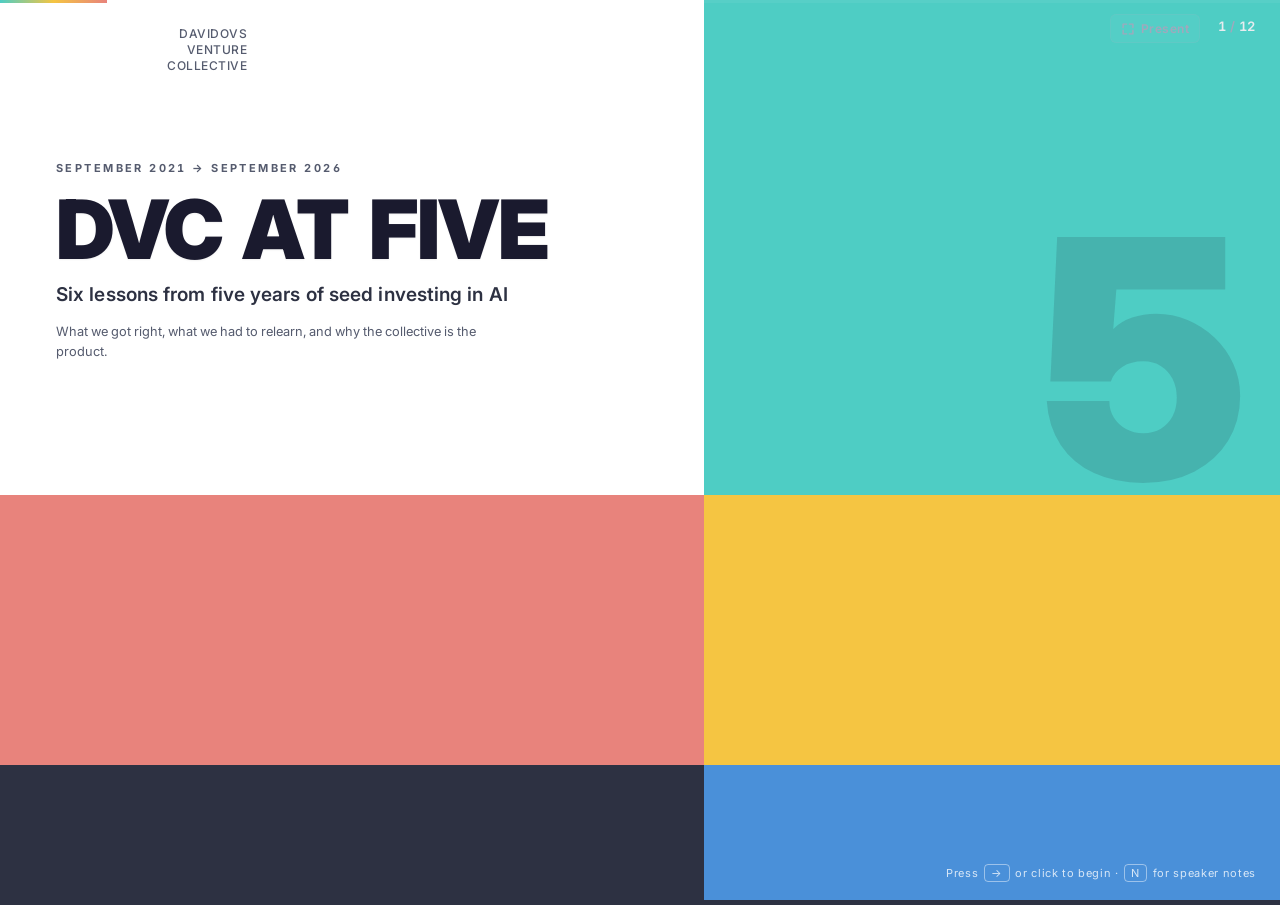
==== commit 810fc07f: "Fix blank anniversary deck on narrow screens Entry motion hid content on every slide without .is-act" ====
--- a/five-years.html
+++ b/five-years.html
@@ -12,7 +12,7 @@
 <link rel="preconnect" href="https://fonts.gstatic.com" crossorigin>
 <link href="https://fonts.googleapis.com/css2?family=Inter:wght@300;400;500;600;700;800;900&display=swap" rel="stylesheet">
 <link rel="stylesheet" href="slides.css?v=20260930b">
-<link rel="stylesheet" href="five-years.css?v=20260930b">
+<link rel="stylesheet" href="five-years.css?v=20260930c">
 </head>
 <body data-plain-deck>
 
--- a/five-years.css
+++ b/five-years.css
@@ -163,11 +163,12 @@
 .fy-inline-logo { display: inline-flex; width: 1em; height: 1em; margin-right: 0.35em; vertical-align: -0.12em; background: #FFFFFF; border-radius: 0.22em; align-items: center; justify-content: center; overflow: hidden; }
 .fy-inline-logo img { width: 80%; height: 80%; object-fit: contain; }
 
-/* Entry motion */
-.slide .slide-inner > *, .slide .fy-lesson-body > * { transition: opacity 500ms ease, transform 500ms ease; }
-.slide:not(.is-active) .slide-inner > *, .slide:not(.is-active) .fy-lesson-body > * { opacity: 0; transform: translateY(10px); }
-@media (prefers-reduced-motion: reduce) {
-  .slide .slide-inner > *, .slide .fy-lesson-body > * { transition: none; }
+/* Entry motion — presenting layout only. Below 769px slides.css stacks every
+   slide in a scrolling column and never sets .is-active, so hiding inactive
+   content there would blank the whole deck. */
+@media (min-width: 769px) and (prefers-reduced-motion: no-preference) {
+  .slide .slide-inner > *, .slide .fy-lesson-body > * { transition: opacity 500ms ease, transform 500ms ease; }
+  .slide:not(.is-active) .slide-inner > *, .slide:not(.is-active) .fy-lesson-body > * { opacity: 0; transform: translateY(10px); }
 }
 
 /* Narrow screens: slides scroll vertically on mobile (slides.css), so stack */
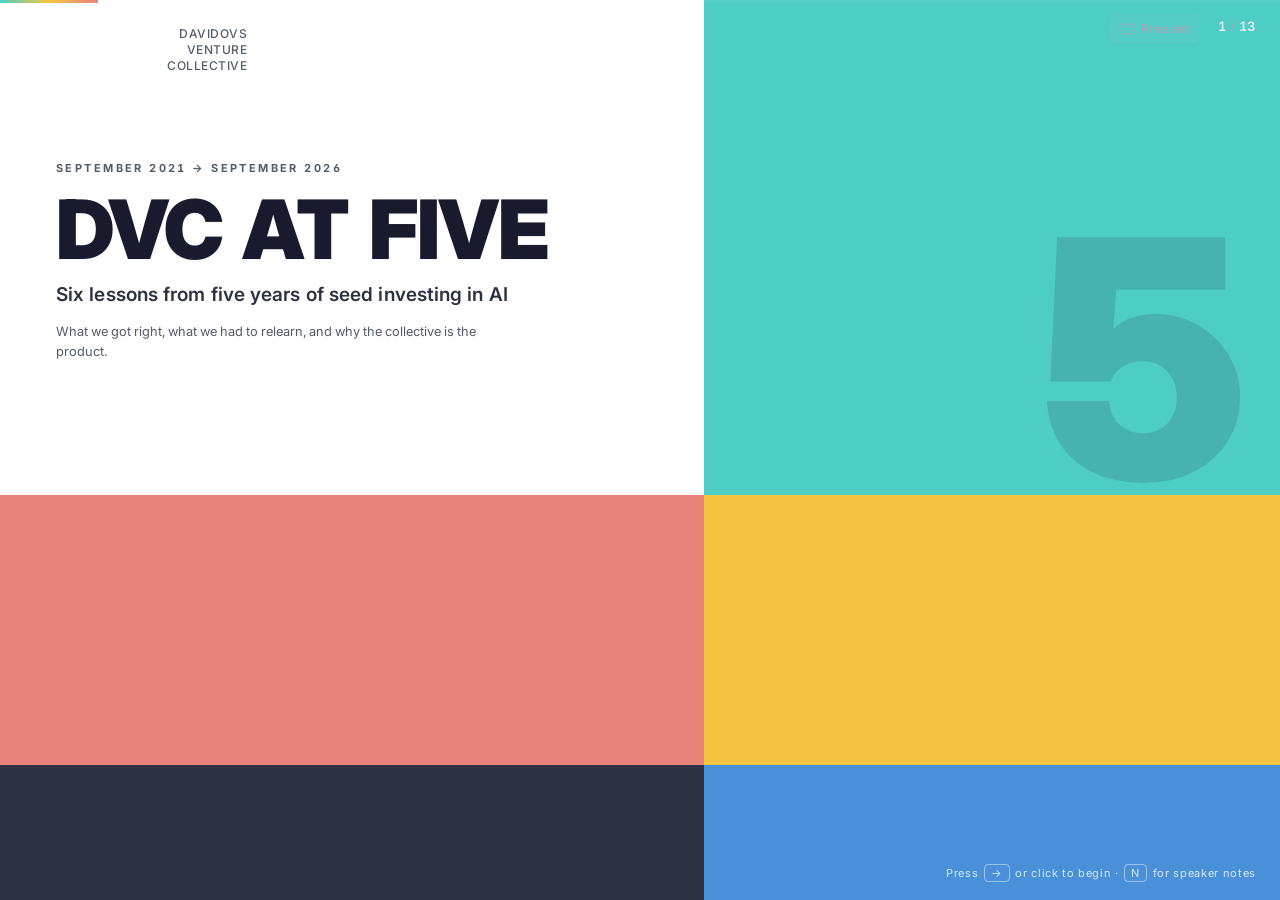
==== commit 851966bb: "Anniversary deck: team, founders photo, case studies, collective faces, events Content and photos fr" ====
--- a/five-years.html
+++ b/five-years.html
@@ -12,7 +12,7 @@
 <link rel="preconnect" href="https://fonts.gstatic.com" crossorigin>
 <link href="https://fonts.googleapis.com/css2?family=Inter:wght@300;400;500;600;700;800;900&display=swap" rel="stylesheet">
 <link rel="stylesheet" href="slides.css?v=20260930b">
-<link rel="stylesheet" href="five-years.css?v=20260930c">
+<link rel="stylesheet" href="five-years.css?v=20261001b">
 </head>
 <body data-plain-deck>
 
@@ -27,7 +27,7 @@
   </svg>
   <span class="fs-toggle-label">Present</span>
 </button>
-<div class="slide-counter"><span id="slideNum">1</span> / <span id="slideTotal">12</span></div>
+<div class="slide-counter"><span id="slideNum">1</span> / <span id="slideTotal">13</span></div>
 
 <div class="click-zone click-zone--prev" id="zonePrev" aria-label="Previous slide"></div>
 <div class="click-zone click-zone--next" id="zoneNext" aria-label="Next slide"></div>
@@ -62,25 +62,27 @@
 
   <!-- ============== 2. WHO WE ARE ============== -->
   <section class="slide" data-slide="2" id="slide-2">
-    <div class="slide-inner">
-      <p class="slide-eyebrow">Who we are</p>
-      <h1 class="slide-headline">Twenty years together. <span class="hl-accent hl-accent--teal">Twelve in AI.</span></h1>
-      <p class="slide-sub">We did not arrive at AI through a thesis deck. We built and invested through each wave of it.</p>
-      <div class="fy-path">
-        <div class="fy-path-step"><span class="fy-path-k">Wave 1</span><span class="fy-path-v">Adtech ML</span></div>
-        <span class="fy-path-arrow" aria-hidden="true">&rarr;</span>
-        <div class="fy-path-step"><span class="fy-path-k">Wave 2</span><span class="fy-path-v">Computer vision</span><span class="fy-path-n">Cherry Labs</span></div>
-        <span class="fy-path-arrow" aria-hidden="true">&rarr;</span>
-        <div class="fy-path-step fy-path-step--now"><span class="fy-path-k">Wave 3</span><span class="fy-path-v">LLMs</span><span class="fy-path-n">DVC</span></div>
-      </div>
-      <div class="fy-chips">
-        <span class="fy-chip"><strong>iTech Capital</strong> 6&times;</span>
-        <span class="fy-chip"><strong>MSQRD</strong> &rarr; Meta</span>
-        <span class="fy-chip"><strong>Prisma</strong></span>
-        <span class="fy-chip"><strong>Cherry Labs</strong> exit, 2021</span>
-      </div>
-    </div>
-    <aside class="fy-notes">Adtech machine learning, then computer vision at Cherry Labs, then LLMs. The track record before DVC: iTech Capital returned 6x; MSQRD went to Meta; Prisma; the Cherry Labs exit in 2021 is the year DVC started.</aside>
+    <div class="slide-inner fy-split">
+      <div class="fy-split-text">
+        <p class="slide-eyebrow">Who we are</p>
+        <h1 class="slide-headline">Twenty years together. <span class="hl-accent hl-accent--teal">Twelve in AI.</span></h1>
+        <p class="slide-sub">We did not arrive at AI through a thesis deck. We built and invested through each wave of it.</p>
+        <div class="fy-path">
+          <div class="fy-path-step"><span class="fy-path-k">Wave 1</span><span class="fy-path-v">Adtech ML</span></div>
+          <span class="fy-path-arrow" aria-hidden="true">&rarr;</span>
+          <div class="fy-path-step"><span class="fy-path-k">Wave 2</span><span class="fy-path-v">Computer vision</span><span class="fy-path-n">Cherry Labs</span></div>
+          <span class="fy-path-arrow" aria-hidden="true">&rarr;</span>
+          <div class="fy-path-step fy-path-step--now"><span class="fy-path-k">Wave 3</span><span class="fy-path-v">LLMs</span><span class="fy-path-n">DVC</span></div>
+        </div>
+        <div class="fy-record">
+          <div class="fy-record-row"><span class="fy-record-k">iTech Capital</span><span class="fy-record-v">$120M seed / Series A fund &middot; <strong>6&times; TVPI</strong> &middot; Bitfury, TradingView</span></div>
+          <div class="fy-record-row"><span class="fy-record-k">Gagarin Capital</span><span class="fy-record-v">$18M AI pre-seed fund &middot; <strong>MSQRD &rarr; Meta</strong>, Prisma / Lensa</span></div>
+          <div class="fy-record-row"><span class="fy-record-k">Cherry Labs</span><span class="fy-record-v">Founded and built &middot; <strong>exited 2021</strong>, the year DVC began</span></div>
+        </div>
+      </div>
+      <figure class="fy-portrait"><img src="assets/five-years/team/nick-marina.jpg" alt="Nick Davidov and Marina Davidova" loading="eager"><figcaption>Nick Davidov &amp; Marina Davidova, founders</figcaption></figure>
+    </div>
+    <aside class="fy-notes">Adtech machine learning, then computer vision at Cherry Labs, then LLMs. Before DVC: iTech Capital ($120M, 6x TVPI; Bitfury, TradingView) and Gagarin Capital ($18M AI pre-seed; MSQRD to Meta, Prisma/Lensa). Cherry Labs exited in 2021, the year DVC started.</aside>
   </section>
 
   <!-- ============== 3. THEN AND NOW ============== -->
@@ -112,8 +114,20 @@
     <aside class="fy-notes">Say the footnote out loud: most of the TVPI is unrealized. We run a power-law portfolio on purpose; a few companies carry the fund.</aside>
   </section>
 
+  <section class="slide" data-slide="4" id="slide-4">
+    <div class="slide-inner">
+      <p class="slide-eyebrow">The team</p>
+      <h1 class="slide-headline">A team you count on <span class="hl-accent hl-accent--gold">two hands</span>.</h1>
+      <p class="slide-sub">Repeat founders and operators, with AI doing the analyst work. Partners decide; the platform team builds the machine.</p>
+      <div class="fy-people fy-people--partners"><figure class="fy-person"><img src="assets/five-years/team/marina.jpg" alt="Marina Davidova" loading="lazy"><figcaption><strong>Marina Davidova</strong><span>GP, Founder</span></figcaption></figure><figure class="fy-person"><img src="assets/five-years/team/nick.jpg" alt="Nick Davidov" loading="lazy"><figcaption><strong>Nick Davidov</strong><span>GP, Founder</span></figcaption></figure><figure class="fy-person"><img src="assets/five-years/team/mel.jpg" alt="Mel Guymon" loading="lazy"><figcaption><strong>Mel Guymon</strong><span>Partner</span></figcaption></figure><figure class="fy-person"><img src="assets/five-years/team/charles.jpg" alt="Charles Ferguson" loading="lazy"><figcaption><strong>Charles Ferguson</strong><span>Partner</span></figcaption></figure><figure class="fy-person"><img src="assets/five-years/team/igor.jpg" alt="Igor Ryabenkiy" loading="lazy"><figcaption><strong>Igor Ryabenkiy</strong><span>Investment Committee</span></figcaption></figure><figure class="fy-person"><img src="assets/five-years/team/alexey.jpg" alt="Alexey Rybak" loading="lazy"><figcaption><strong>Alexey Rybak</strong><span>Venture Partner</span></figcaption></figure></div>
+      <p class="fy-people-label">Platform &amp; operations</p>
+      <div class="fy-people fy-people--ops"><figure class="fy-person fy-person--sm"><img src="assets/five-years/team/luda.jpg" alt="Luda Domakhina" loading="lazy"><figcaption><strong>Luda Domakhina</strong><span>CTO &amp; Head of Platform</span></figcaption></figure><figure class="fy-person fy-person--sm"><img src="assets/five-years/team/tony.jpg" alt="Tony Shapovalov" loading="lazy"><figcaption><strong>Tony Shapovalov</strong><span>Principal, Product &amp; Analytics</span></figcaption></figure><figure class="fy-person fy-person--sm"><img src="assets/five-years/team/elena.jpg" alt="Elena Malyanova" loading="lazy"><figcaption><strong>Elena Malyanova</strong><span>Head of IR &amp; Community</span></figcaption></figure><figure class="fy-person fy-person--sm"><img src="assets/five-years/team/vlad.jpg" alt="Vlad Baskakov" loading="lazy"><figcaption><strong>Vlad Baskakov</strong><span>Lead Engineer</span></figcaption></figure><figure class="fy-person fy-person--sm"><img src="assets/five-years/team/alexa.jpg" alt="Alexa Romanova" loading="lazy"><figcaption><strong>Alexa Romanova</strong><span>Chief of Staff</span></figcaption></figure></div>
+    </div>
+    <aside class="fy-notes">Partners: Marina and Nick (GPs), Mel Guymon (ex-Yahoo, ex-Google, IMVU), Charles Ferguson (FrontPage, sold to Microsoft), Igor Ryabenkiy (AltaiR, Investment Committee), Alexey Rybak (Product at Meta, ex-Google, ex-Perplexity). The platform team runs VentureOS and the community.</aside>
+  </section>
+
   <!-- ============== 4. LESSON 1 ============== -->
-  <section class="slide" data-slide="4" id="slide-4">
+  <section class="slide" data-slide="5" id="slide-5">
     <div class="slide-inner fy-lesson">
       <span class="fy-lesson-n" aria-hidden="true">01</span>
       <div class="fy-lesson-body">
@@ -136,7 +150,7 @@
   </section>
 
   <!-- ============== 5. LESSON 2 ============== -->
-  <section class="slide" data-slide="5" id="slide-5">
+  <section class="slide" data-slide="6" id="slide-6">
     <div class="slide-inner fy-lesson">
       <span class="fy-lesson-n" aria-hidden="true">02</span>
       <div class="fy-lesson-body">
@@ -148,18 +162,19 @@
           <div class="fy-rung"><span class="fy-rung-v">$300&ndash;500K</span><span class="fy-rung-l">Evidence appears</span></div>
           <div class="fy-rung fy-rung--top"><span class="fy-rung-v">$1&ndash;3M</span><span class="fy-rung-l">Series A/B, pre-empted</span></div>
         </div>
-        <ul class="fy-points">
-          <li><strong data-logo-inline="perplexity.ai">Perplexity</strong> Series B: IVP, NEA, Nvidia and Bezos wanted the allocation; the founders kept DVC in.</li>
-          <li><strong data-logo-inline="kick.co">Kick</strong>: the founder carved a bigger slot for us in the OpenAI Fund round.</li>
-          <li>Signals: <strong>Investor Competition</strong> and <strong>raise prediction</strong>. An AI memo before the first call; decisions in days.</li>
-        </ul>
+        <div class="fy-deals">
+          <div class="fy-deal"><span class="fy-deal-n"><strong data-logo-inline="higgsfield.ai">Higgsfield</strong></span><span class="fy-deal-v">$1B ARR</span><span class="fy-deal-t">We introduced the co-founders and wrote the inception check. The platform saw revenue go exponential after six pivots; we pre-empted at $120M and $290M.</span></div>
+          <div class="fy-deal"><span class="fy-deal-n"><strong data-logo-inline="kick.co">Kick</strong></span><span class="fy-deal-v">3&times; cheaper</span><span class="fy-deal-t">Pre-seed and seed. We approached the founder before he planned to raise and pre-empted the Series A with OpenAI at $35M; Felicis led it at $110M.</span></div>
+          <div class="fy-deal"><span class="fy-deal-n"><strong data-logo-inline="perplexity.ai">Perplexity</strong></span><span class="fy-deal-v">~$22.6B</span><span class="fy-deal-t">An LP sourced the co-founder; we missed the seed. Perplexity acquired a portfolio company for shares and allocation; we pre-empted the Series B. IVP, NEA, Nvidia and Bezos wanted that allocation; the founders kept DVC in.</span></div>
+        </div>
+        <p class="fy-takeaway">Signals: Investor Competition and raise prediction. An AI memo before the first call; decisions in days.</p>
       </div>
     </div>
     <aside class="fy-notes">The DVC AI Fund exists to pre-empt Series A and B in our best seed companies. Perplexity and Kick are the proof that founders make room for us.</aside>
   </section>
 
   <!-- ============== 6. LESSON 3 ============== -->
-  <section class="slide" data-slide="6" id="slide-6">
+  <section class="slide" data-slide="7" id="slide-7">
     <div class="slide-inner fy-lesson">
       <span class="fy-lesson-n" aria-hidden="true">03</span>
       <div class="fy-lesson-body">
@@ -172,8 +187,8 @@
         <ul class="fy-points">
           <li><strong data-logo-inline="perplexity.ai">Perplexity</strong> came in because our LPs were obsessed users.</li>
           <li><strong data-logo-inline="higgsfield.ai">Higgsfield</strong>&rsquo;s founders met inside DVC.</li>
-          <li>An LP who found Perplexity&rsquo;s Comet lead hire earned carry. Denis Yarats is now an LP in the DVC AI Fund.</li>
-        </ul>
+        </ul>
+        <div class="fy-faces"><figure class="fy-face"><img src="assets/five-years/members/michael-arrington.jpg" alt="Michael Arrington" loading="lazy"><figcaption><strong>Michael Arrington</strong><span>TechCrunch, Arrington Capital</span></figcaption></figure><figure class="fy-face"><img src="assets/five-years/members/denis-yarats.jpg" alt="Denis Yarats" loading="lazy"><figcaption><strong>Denis Yarats</strong><span>Co-founder, Perplexity</span></figcaption></figure><figure class="fy-face"><img src="assets/five-years/members/oleg-shchegolev.jpg" alt="Oleg Shchegolev" loading="lazy"><figcaption><strong>Oleg Shchegolev</strong><span>Co-founder, Semrush</span></figcaption></figure><figure class="fy-face"><img src="assets/five-years/members/andrew-filev.jpg" alt="Andrew Filev" loading="lazy"><figcaption><strong>Andrew Filev</strong><span>Founder, Wrike</span></figcaption></figure><figure class="fy-face"><img src="assets/five-years/members/alex-mashrabov.jpg" alt="Alex Mashrabov" loading="lazy"><figcaption><strong>Alex Mashrabov</strong><span>CEO, Higgsfield</span></figcaption></figure><figure class="fy-face"><img src="assets/five-years/members/mikita-mikado.jpg" alt="Mikita Mikado" loading="lazy"><figcaption><strong>Mikita Mikado</strong><span>CEO, PandaDoc</span></figcaption></figure><figure class="fy-face"><img src="assets/five-years/members/karina-nguyen.jpg" alt="Karina Nguyen" loading="lazy"><figcaption><strong>Karina Nguyen</strong><span>AI Researcher, OpenAI</span></figcaption></figure><figure class="fy-face"><img src="assets/five-years/members/yaser-sheikh.jpg" alt="Yaser Sheikh" loading="lazy"><figcaption><strong>Yaser Sheikh</strong><span>Ex-VP AI Research, Meta</span></figcaption></figure><figure class="fy-face"><img src="assets/five-years/members/anton-kaplanyan.jpg" alt="Anton Kaplanyan" loading="lazy"><figcaption><strong>Anton Kaplanyan</strong><span>VP Graphics Research, Intel</span></figcaption></figure><figure class="fy-face"><img src="assets/five-years/members/karen-kornbluh.jpg" alt="Karen Kornbluh" loading="lazy"><figcaption><strong>Karen Kornbluh</strong><span>Ex-Deputy White House CTO</span></figcaption></figure><figure class="fy-face"><img src="assets/five-years/members/marina-mogilko.jpg" alt="Marina Mogilko" loading="lazy"><figcaption><strong>Marina Mogilko</strong><span>17M+ YouTube subscribers</span></figcaption></figure><figure class="fy-face"><img src="assets/five-years/members/bill-schmitt.jpg" alt="William H Schmitt" loading="lazy"><figcaption><strong>William H Schmitt</strong><span>CRO, Series A to IPO</span></figcaption></figure></div>
         <p class="fy-takeaway">Deals are sourcing us. The State of AI report is a community product.</p>
       </div>
     </div>
@@ -181,7 +196,7 @@
   </section>
 
   <!-- ============== 7. LESSON 4 ============== -->
-  <section class="slide" data-slide="7" id="slide-7">
+  <section class="slide" data-slide="8" id="slide-8">
     <div class="slide-inner fy-lesson">
       <span class="fy-lesson-n" aria-hidden="true">04</span>
       <div class="fy-lesson-body">
@@ -202,7 +217,7 @@
   </section>
 
   <!-- ============== 8. LESSON 5 ============== -->
-  <section class="slide" data-slide="8" id="slide-8">
+  <section class="slide" data-slide="9" id="slide-9">
     <div class="slide-inner fy-lesson">
       <span class="fy-lesson-n" aria-hidden="true">05</span>
       <div class="fy-lesson-body">
@@ -225,7 +240,7 @@
   </section>
 
   <!-- ============== 9. LESSON 6 ============== -->
-  <section class="slide" data-slide="9" id="slide-9">
+  <section class="slide" data-slide="10" id="slide-10">
     <div class="slide-inner fy-lesson">
       <span class="fy-lesson-n" aria-hidden="true">06</span>
       <div class="fy-lesson-body">
@@ -237,6 +252,7 @@
           <li>Choose the people.</li>
           <li>Bring life into the work: kids in founder offices, a company named after a dog, hikes, tea ceremonies, a fire-marshal fine at Mad Hats, twenty years working with your spouse.</li>
         </ul>
+        <div class="fy-events"><img src="assets/five-years/events/event-4.jpg" alt="DVC community event" loading="lazy"><img src="assets/five-years/events/event-1.jpg" alt="DVC community event" loading="lazy"><img src="assets/five-years/events/event-2.jpg" alt="DVC community event" loading="lazy"><img src="assets/five-years/events/event-3.jpg" alt="DVC community event" loading="lazy"></div>
         <blockquote class="fy-quote">&ldquo;Much harder at the beginning, much easier at the end.&rdquo;</blockquote>
       </div>
     </div>
@@ -244,7 +260,7 @@
   </section>
 
   <!-- ============== 10. STACK AND THESES ============== -->
-  <section class="slide" data-slide="10" id="slide-10">
+  <section class="slide" data-slide="11" id="slide-11">
     <div class="slide-inner">
       <p class="slide-eyebrow">Where we look next</p>
       <h1 class="slide-headline">Distribution beats intelligence. <span class="hl-accent hl-accent--teal">Energy binds.</span></h1>
@@ -266,7 +282,7 @@
   </section>
 
   <!-- ============== 11. FUNDS ============== -->
-  <section class="slide" data-slide="11" id="slide-11">
+  <section class="slide" data-slide="12" id="slide-12">
     <div class="slide-inner">
       <p class="slide-eyebrow">Two ways in</p>
       <h1 class="slide-headline">The door, and the <span class="hl-accent hl-accent--gold">follow-on engine</span>.</h1>
@@ -294,7 +310,7 @@
   </section>
 
   <!-- ============== 12. CLOSE ============== -->
-  <section class="slide slide--fy-close" data-slide="12" id="slide-12">
+  <section class="slide slide--fy-close" data-slide="13" id="slide-13">
     <div class="slide-inner fy-close">
       <p class="slide-eyebrow">Thank you</p>
       <h1 class="slide-headline slide-headline--xl">Five years. <span class="hl-accent hl-accent--teal">Just getting started.</span></h1>
--- a/five-years.css
+++ b/five-years.css
@@ -179,3 +179,61 @@
   .fy-lesson-n { font-size: 72px; }
   .fy-ladder { flex-wrap: wrap; }
 }
+
+/* ── Photos and people (assets/five-years) ── */
+.fy-split { flex-direction: row; align-items: center; gap: clamp(24px, 4vw, 64px); }
+.fy-split-text { flex: 1 1 auto; min-width: 0; display: flex; flex-direction: column; align-items: flex-start; }
+.fy-portrait { flex: 0 0 clamp(240px, 26vw, 400px); margin: 0; }
+.fy-portrait img { width: 100%; aspect-ratio: 4 / 5; object-fit: cover; border-radius: 18px; display: block; box-shadow: 0 18px 40px -18px rgba(0,0,0,0.6); }
+.fy-portrait figcaption { font-size: 13px; color: var(--text-mute); margin-top: 10px; }
+
+.fy-record { display: flex; flex-direction: column; gap: 8px; width: 100%; max-width: 760px; }
+.fy-record-row { display: grid; grid-template-columns: 150px 1fr; gap: 14px; align-items: baseline; border-top: 1px solid var(--border); padding-top: 8px; }
+.fy-record-k { font-size: 13px; font-weight: 700; letter-spacing: 0.06em; text-transform: uppercase; color: var(--teal); }
+.fy-record-v { font-size: clamp(14px, 1.15vw, 17px); color: var(--text-mute); line-height: 1.45; }
+.fy-record-v strong { color: var(--text); }
+
+.fy-people { display: grid; gap: 16px; width: 100%; }
+.fy-people--partners { grid-template-columns: repeat(6, minmax(0, 1fr)); }
+.fy-people--ops { grid-template-columns: repeat(5, minmax(0, 1fr)); max-width: 900px; }
+.fy-people-label { font-size: 12px; font-weight: 700; letter-spacing: 0.16em; text-transform: uppercase; color: var(--text-mute); margin: 22px 0 10px; }
+.fy-person { margin: 0; display: flex; flex-direction: column; gap: 8px; min-width: 0; }
+.fy-person img { width: 100%; aspect-ratio: 1; object-fit: cover; border-radius: 14px; display: block; background: var(--bg-card); }
+.fy-person--sm img { width: 72px; height: 72px; border-radius: 50%; }
+.fy-person--sm { flex-direction: row; align-items: center; gap: 12px; }
+.fy-person figcaption { display: flex; flex-direction: column; gap: 2px; min-width: 0; }
+.fy-person strong { font-size: clamp(14px, 1.1vw, 17px); color: var(--text); font-weight: 700; }
+.fy-person span { font-size: 13px; color: var(--text-mute); line-height: 1.35; }
+
+.fy-faces { display: grid; grid-template-columns: repeat(6, minmax(0, 1fr)); gap: 12px 14px; width: 100%; max-width: 1100px; margin: 4px 0 16px; }
+.fy-face { margin: 0; display: flex; align-items: center; gap: 10px; min-width: 0; }
+.fy-face img { width: 48px; height: 48px; border-radius: 50%; object-fit: cover; flex: 0 0 auto; border: 2px solid rgba(232, 131, 124, 0.45); }
+.fy-face figcaption { display: flex; flex-direction: column; min-width: 0; }
+.fy-face strong { font-size: 13px; color: var(--text); font-weight: 700; white-space: nowrap; overflow: hidden; text-overflow: ellipsis; }
+.fy-face span { font-size: 11.5px; color: var(--text-mute); line-height: 1.3; }
+
+.fy-deals { display: grid; grid-template-columns: repeat(3, minmax(0, 1fr)); gap: 14px; width: 100%; max-width: 1150px; margin: 0 0 16px; }
+.fy-deal { display: flex; flex-direction: column; gap: 6px; background: var(--bg-card); border: 1px solid var(--border); border-radius: 14px; padding: 14px 16px; }
+.fy-deal-n { font-size: 16px; color: var(--text); }
+.fy-deal-v { font-size: clamp(22px, 2vw, 30px); font-weight: 900; color: var(--gold); letter-spacing: -0.01em; }
+.fy-deal-t { font-size: 13.5px; color: var(--text-mute); line-height: 1.45; }
+
+.fy-events { display: grid; grid-template-columns: 1.3fr 1fr 1fr 0.8fr; gap: 10px; width: 100%; max-width: 1150px; margin: 2px 0 16px; }
+.fy-events img { width: 100%; height: clamp(120px, 15vh, 180px); object-fit: cover; border-radius: 12px; display: block; }
+
+@media (max-width: 900px) {
+  .fy-split { flex-direction: column; }
+  .fy-portrait { flex-basis: auto; width: 100%; max-width: 360px; }
+  .fy-people--partners { grid-template-columns: repeat(3, minmax(0, 1fr)); }
+  .fy-people--ops { grid-template-columns: 1fr; }
+  .fy-faces { grid-template-columns: repeat(2, minmax(0, 1fr)); }
+  .fy-deals { grid-template-columns: 1fr; }
+  .fy-events { grid-template-columns: 1fr 1fr; }
+  .fy-record-row { grid-template-columns: 1fr; gap: 2px; }
+}
+
+/* slides.css carries layout overrides keyed to the State of AI deck's slide
+   numbers (.slide[data-slide="13"] etc.). Neutralise them for this deck. */
+body[data-plain-deck] .slide { align-items: center; padding: 64px 72px; }
+@media (max-width: 768px) { body[data-plain-deck] .slide { padding: 80px 24px; } body[data-plain-deck] .slide.slide--cover { padding: 0; align-items: stretch; } }
+body[data-plain-deck] .slide.slide--cover { padding: 0; align-items: stretch; }
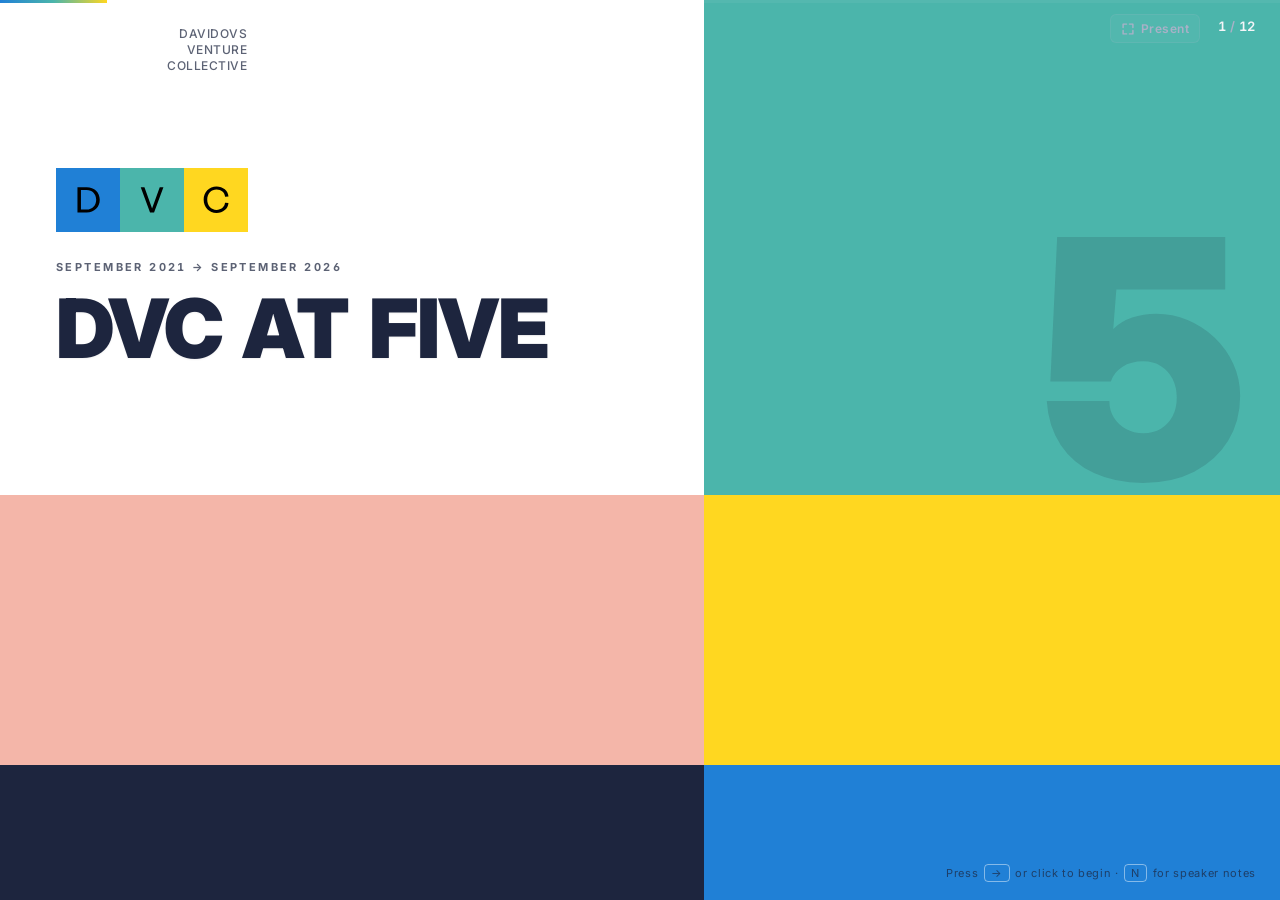
==== commit a2a4f925: "Anniversary deck: Marina's outline, DVC brand, funds slide with portfolio - Align slides with Marina" ====
--- a/five-years.html
+++ b/five-years.html
@@ -12,10 +12,11 @@
 <link rel="preconnect" href="https://fonts.gstatic.com" crossorigin>
 <link href="https://fonts.googleapis.com/css2?family=Inter:wght@300;400;500;600;700;800;900&display=swap" rel="stylesheet">
 <link rel="stylesheet" href="slides.css?v=20260930b">
-<link rel="stylesheet" href="five-years.css?v=20261001b">
+<link rel="stylesheet" href="five-years.css?v=20261001t">
 </head>
 <body data-plain-deck>
 
+<img class="fy-corner-logo" src="assets/five-years/logos/dvc-logo.svg" alt="" aria-hidden="true">
 <div class="progress-bar"><div class="progress-fill" id="progressFill"></div></div>
 
 <button class="fs-toggle" id="fsToggle" type="button" aria-label="Toggle fullscreen (F)" title="Present / Fullscreen (F)">
@@ -27,7 +28,7 @@
   </svg>
   <span class="fs-toggle-label">Present</span>
 </button>
-<div class="slide-counter"><span id="slideNum">1</span> / <span id="slideTotal">13</span></div>
+<div class="slide-counter"><span id="slideNum">1</span> / <span id="slideTotal">12</span></div>
 
 <div class="click-zone click-zone--prev" id="zonePrev" aria-label="Previous slide"></div>
 <div class="click-zone click-zone--next" id="zoneNext" aria-label="Next slide"></div>
@@ -48,10 +49,9 @@
         <div class="cover-block cover-block--blue"></div>
       </div>
       <div class="cover-content">
+        <img class="fy-cover-logo" src="assets/five-years/logos/dvc-logo.svg" alt="DVC">
         <p class="cover-eyebrow">September 2021 &rarr; September 2026</p>
         <h1 class="cover-title">DVC AT FIVE</h1>
-        <p class="cover-subtitle">Six lessons from five years of seed investing in AI</p>
-        <p class="cover-tagline">What we got right, what we had to relearn, and why the collective is the product.</p>
       </div>
       <div class="cover-footer">
         <span>Press <kbd>&rarr;</kbd> or click to begin &middot; <kbd>N</kbd> for speaker notes</span>
@@ -64,70 +64,41 @@
   <section class="slide" data-slide="2" id="slide-2">
     <div class="slide-inner fy-split">
       <div class="fy-split-text">
-        <p class="slide-eyebrow">Who we are</p>
+        <p class="slide-eyebrow">Who we are &middot; five years in numbers</p>
         <h1 class="slide-headline">Twenty years together. <span class="hl-accent hl-accent--teal">Twelve in AI.</span></h1>
-        <p class="slide-sub">We did not arrive at AI through a thesis deck. We built and invested through each wave of it.</p>
-        <div class="fy-path">
-          <div class="fy-path-step"><span class="fy-path-k">Wave 1</span><span class="fy-path-v">Adtech ML</span></div>
-          <span class="fy-path-arrow" aria-hidden="true">&rarr;</span>
-          <div class="fy-path-step"><span class="fy-path-k">Wave 2</span><span class="fy-path-v">Computer vision</span><span class="fy-path-n">Cherry Labs</span></div>
-          <span class="fy-path-arrow" aria-hidden="true">&rarr;</span>
-          <div class="fy-path-step fy-path-step--now"><span class="fy-path-k">Wave 3</span><span class="fy-path-v">LLMs</span><span class="fy-path-n">DVC</span></div>
-        </div>
-        <div class="fy-record">
-          <div class="fy-record-row"><span class="fy-record-k">iTech Capital</span><span class="fy-record-v">$120M seed / Series A fund &middot; <strong>6&times; TVPI</strong> &middot; Bitfury, TradingView</span></div>
-          <div class="fy-record-row"><span class="fy-record-k">Gagarin Capital</span><span class="fy-record-v">$18M AI pre-seed fund &middot; <strong>MSQRD &rarr; Meta</strong>, Prisma / Lensa</span></div>
-          <div class="fy-record-row"><span class="fy-record-k">Cherry Labs</span><span class="fy-record-v">Founded and built &middot; <strong>exited 2021</strong>, the year DVC began</span></div>
-        </div>
+        <p class="fy-waves">Adtech ML <span>&rarr;</span> computer vision at Cherry Labs <span>&rarr;</span> AI at DVC</p>
+        <div class="fy-logos" aria-label="Companies and funds we built and backed">
+          <img src="assets/five-years/logos/itech.png" alt="iTech Capital">
+          <img src="assets/five-years/logos/gagarin.png" alt="Gagarin Capital">
+          <img src="assets/five-years/logos/cherry-labs.png" alt="Cherry Labs">
+          <img src="assets/five-years/logos/msqrd.png" alt="MSQRD">
+          <img src="https://www.google.com/s2/favicons?domain=prisma-ai.com&amp;sz=64" alt="Prisma" referrerpolicy="no-referrer">
+          <img class="fy-logo-wide" src="assets/five-years/logos/bitfury.png" alt="iTech Capital portfolio: Bitfury, TradingView, Ecwid, Aviasales">
+        </div>
+        <p class="fy-record-line">iTech Capital <strong>6&times; TVPI</strong> &middot; Gagarin Capital: <strong>MSQRD &rarr; Meta</strong>, Prisma &middot; Cherry Labs <strong>exit, 2021</strong></p>
+        <div class="fy-numbers">
+          <div class="fy-numbers-then"><span class="fy-col-label">September 2021</span><span class="fy-then-line">~50 LPs &middot; $1.5M a quarter &middot; 12 deals in Q1</span></div>
+          <div class="fy-numbers-now">
+            <span class="fy-col-label">Today</span>
+            <div class="fy-grid">
+              <div class="fy-stat"><span class="fy-num">167</span><span class="fy-lbl">companies</span></div>
+              <div class="fy-stat"><span class="fy-num">$28M</span><span class="fy-lbl">deployed from the Rolling Fund</span></div>
+              <div class="fy-stat"><span class="fy-num">7</span><span class="fy-lbl">unicorns</span></div>
+              <div class="fy-stat"><span class="fy-num">5&times;+</span><span class="fy-lbl">TVPI</span></div>
+              <div class="fy-stat"><span class="fy-num">$75M</span><span class="fy-lbl">DVC AI Fund I</span></div>
+              <div class="fy-stat"><span class="fy-num">220+</span><span class="fy-lbl">LPs &middot; 500+ members</span></div>
+            </div>
+          </div>
+        </div>
+        <p class="slide-source">TVPI is mostly unrealized. The power law is the model, not a flaw.</p>
       </div>
       <figure class="fy-portrait"><img src="assets/five-years/team/nick-marina.jpg" alt="Nick Davidov and Marina Davidova" loading="eager"><figcaption>Nick Davidov &amp; Marina Davidova, founders</figcaption></figure>
     </div>
-    <aside class="fy-notes">Adtech machine learning, then computer vision at Cherry Labs, then LLMs. Before DVC: iTech Capital ($120M, 6x TVPI; Bitfury, TradingView) and Gagarin Capital ($18M AI pre-seed; MSQRD to Meta, Prisma/Lensa). Cherry Labs exited in 2021, the year DVC started.</aside>
-  </section>
-
-  <!-- ============== 3. THEN AND NOW ============== -->
+    <aside class="fy-notes">Adtech machine learning, then computer vision at Cherry Labs, then AI at DVC. Before DVC: iTech Capital ($120M, 6x TVPI; Bitfury, TradingView) and Gagarin Capital ($18M AI pre-seed; MSQRD to Meta, Prisma/Lensa); Cherry Labs exited in 2021, the year DVC started. Then the numbers: from ~50 LPs and $1.5M a quarter to 167 companies and 220+ LPs. Say the footnote out loud: most of the TVPI is unrealized; a few companies carry a power-law portfolio on purpose.</aside>
+  </section>
+
+  <!-- ============== 4. LESSON 1 ============== -->
   <section class="slide" data-slide="3" id="slide-3">
-    <div class="slide-inner">
-      <p class="slide-eyebrow">Five years in numbers</p>
-      <h1 class="slide-headline">From a quarterly check to a <span class="hl-accent hl-accent--gold">collective</span>.</h1>
-      <div class="fy-then-now">
-        <div class="fy-col fy-col--then">
-          <span class="fy-col-label">September 2021</span>
-          <div class="fy-stat"><span class="fy-num">~50</span><span class="fy-lbl">LPs</span></div>
-          <div class="fy-stat"><span class="fy-num">$1.5M</span><span class="fy-lbl">per quarter</span></div>
-          <div class="fy-stat"><span class="fy-num">12</span><span class="fy-lbl">deals in the first quarter</span></div>
-        </div>
-        <div class="fy-col fy-col--now">
-          <span class="fy-col-label">September 2026</span>
-          <div class="fy-grid">
-            <div class="fy-stat"><span class="fy-num">120+</span><span class="fy-lbl">companies</span></div>
-            <div class="fy-stat"><span class="fy-num">~$21M</span><span class="fy-lbl">deployed from seed</span></div>
-            <div class="fy-stat"><span class="fy-num">7</span><span class="fy-lbl">unicorns</span></div>
-            <div class="fy-stat"><span class="fy-num">5&times;+</span><span class="fy-lbl">TVPI</span></div>
-            <div class="fy-stat"><span class="fy-num">$75M</span><span class="fy-lbl">DVC AI Fund</span></div>
-            <div class="fy-stat"><span class="fy-num">220+</span><span class="fy-lbl">LPs &middot; 500+ members</span></div>
-          </div>
-        </div>
-      </div>
-      <p class="slide-source">TVPI is mostly unrealized. The power law is the model, not a flaw.</p>
-    </div>
-    <aside class="fy-notes">Say the footnote out loud: most of the TVPI is unrealized. We run a power-law portfolio on purpose; a few companies carry the fund.</aside>
-  </section>
-
-  <section class="slide" data-slide="4" id="slide-4">
-    <div class="slide-inner">
-      <p class="slide-eyebrow">The team</p>
-      <h1 class="slide-headline">A team you count on <span class="hl-accent hl-accent--gold">two hands</span>.</h1>
-      <p class="slide-sub">Repeat founders and operators, with AI doing the analyst work. Partners decide; the platform team builds the machine.</p>
-      <div class="fy-people fy-people--partners"><figure class="fy-person"><img src="assets/five-years/team/marina.jpg" alt="Marina Davidova" loading="lazy"><figcaption><strong>Marina Davidova</strong><span>GP, Founder</span></figcaption></figure><figure class="fy-person"><img src="assets/five-years/team/nick.jpg" alt="Nick Davidov" loading="lazy"><figcaption><strong>Nick Davidov</strong><span>GP, Founder</span></figcaption></figure><figure class="fy-person"><img src="assets/five-years/team/mel.jpg" alt="Mel Guymon" loading="lazy"><figcaption><strong>Mel Guymon</strong><span>Partner</span></figcaption></figure><figure class="fy-person"><img src="assets/five-years/team/charles.jpg" alt="Charles Ferguson" loading="lazy"><figcaption><strong>Charles Ferguson</strong><span>Partner</span></figcaption></figure><figure class="fy-person"><img src="assets/five-years/team/igor.jpg" alt="Igor Ryabenkiy" loading="lazy"><figcaption><strong>Igor Ryabenkiy</strong><span>Investment Committee</span></figcaption></figure><figure class="fy-person"><img src="assets/five-years/team/alexey.jpg" alt="Alexey Rybak" loading="lazy"><figcaption><strong>Alexey Rybak</strong><span>Venture Partner</span></figcaption></figure></div>
-      <p class="fy-people-label">Platform &amp; operations</p>
-      <div class="fy-people fy-people--ops"><figure class="fy-person fy-person--sm"><img src="assets/five-years/team/luda.jpg" alt="Luda Domakhina" loading="lazy"><figcaption><strong>Luda Domakhina</strong><span>CTO &amp; Head of Platform</span></figcaption></figure><figure class="fy-person fy-person--sm"><img src="assets/five-years/team/tony.jpg" alt="Tony Shapovalov" loading="lazy"><figcaption><strong>Tony Shapovalov</strong><span>Principal, Product &amp; Analytics</span></figcaption></figure><figure class="fy-person fy-person--sm"><img src="assets/five-years/team/elena.jpg" alt="Elena Malyanova" loading="lazy"><figcaption><strong>Elena Malyanova</strong><span>Head of IR &amp; Community</span></figcaption></figure><figure class="fy-person fy-person--sm"><img src="assets/five-years/team/vlad.jpg" alt="Vlad Baskakov" loading="lazy"><figcaption><strong>Vlad Baskakov</strong><span>Lead Engineer</span></figcaption></figure><figure class="fy-person fy-person--sm"><img src="assets/five-years/team/alexa.jpg" alt="Alexa Romanova" loading="lazy"><figcaption><strong>Alexa Romanova</strong><span>Chief of Staff</span></figcaption></figure></div>
-    </div>
-    <aside class="fy-notes">Partners: Marina and Nick (GPs), Mel Guymon (ex-Yahoo, ex-Google, IMVU), Charles Ferguson (FrontPage, sold to Microsoft), Igor Ryabenkiy (AltaiR, Investment Committee), Alexey Rybak (Product at Meta, ex-Google, ex-Perplexity). The platform team runs VentureOS and the community.</aside>
-  </section>
-
-  <!-- ============== 4. LESSON 1 ============== -->
-  <section class="slide" data-slide="5" id="slide-5">
     <div class="slide-inner fy-lesson">
       <span class="fy-lesson-n" aria-hidden="true">01</span>
       <div class="fy-lesson-body">
@@ -139,18 +110,19 @@
           <li>Energy when the market turns. Failed once and came back sharper.</li>
           <li><strong>Repeat founders only</strong>, for five years.</li>
         </ul>
+        <p class="fy-story"><strong>Nick passed on Uber&rsquo;s Series B.</strong></p>
         <div class="fy-asym">
           <div><span class="fy-asym-n">1&times;</span><span class="fy-asym-l">the cost of being wrong</span></div>
-          <div><span class="fy-asym-n fy-asym-n--gold">100&times;</span><span class="fy-asym-l">the cost of passing on the one that works</span></div>
+          <div><span class="fy-asym-n fy-asym-n--gold">100&times;</span><span class="fy-asym-l">the cost of being right</span></div>
         </div>
         <p class="fy-takeaway">Our edge is not a better model of companies. It is a better model of people, checked by 220 people who have worked with them.</p>
       </div>
     </div>
-    <aside class="fy-notes">Tell Nick's Uber Series B pass: that is the 100x side of the asymmetry. Being wrong on a seed check costs 1x; missing the outlier costs 100x.</aside>
+    <aside class="fy-notes">Tell Nick's Uber Series B pass: the cost of being wrong is 1x, the cost of being right is 100x.</aside>
   </section>
 
   <!-- ============== 5. LESSON 2 ============== -->
-  <section class="slide" data-slide="6" id="slide-6">
+  <section class="slide" data-slide="4" id="slide-4">
     <div class="slide-inner fy-lesson">
       <span class="fy-lesson-n" aria-hidden="true">02</span>
       <div class="fy-lesson-body">
@@ -162,19 +134,19 @@
           <div class="fy-rung"><span class="fy-rung-v">$300&ndash;500K</span><span class="fy-rung-l">Evidence appears</span></div>
           <div class="fy-rung fy-rung--top"><span class="fy-rung-v">$1&ndash;3M</span><span class="fy-rung-l">Series A/B, pre-empted</span></div>
         </div>
-        <div class="fy-deals">
-          <div class="fy-deal"><span class="fy-deal-n"><strong data-logo-inline="higgsfield.ai">Higgsfield</strong></span><span class="fy-deal-v">$1B ARR</span><span class="fy-deal-t">We introduced the co-founders and wrote the inception check. The platform saw revenue go exponential after six pivots; we pre-empted at $120M and $290M.</span></div>
-          <div class="fy-deal"><span class="fy-deal-n"><strong data-logo-inline="kick.co">Kick</strong></span><span class="fy-deal-v">3&times; cheaper</span><span class="fy-deal-t">Pre-seed and seed. We approached the founder before he planned to raise and pre-empted the Series A with OpenAI at $35M; Felicis led it at $110M.</span></div>
-          <div class="fy-deal"><span class="fy-deal-n"><strong data-logo-inline="perplexity.ai">Perplexity</strong></span><span class="fy-deal-v">~$22.6B</span><span class="fy-deal-t">An LP sourced the co-founder; we missed the seed. Perplexity acquired a portfolio company for shares and allocation; we pre-empted the Series B. IVP, NEA, Nvidia and Bezos wanted that allocation; the founders kept DVC in.</span></div>
-        </div>
-        <p class="fy-takeaway">Signals: Investor Competition and raise prediction. An AI memo before the first call; decisions in days.</p>
-      </div>
-    </div>
-    <aside class="fy-notes">The DVC AI Fund exists to pre-empt Series A and B in our best seed companies. Perplexity and Kick are the proof that founders make room for us.</aside>
+        <div class="fy-deals fy-deals--two">
+          <div class="fy-deal"><span class="fy-deal-n"><strong data-logo-inline="kick.co">Kick</strong></span><span class="fy-deal-v">The founder made room</span><span class="fy-deal-t">First check at a $15M valuation, with a repeat founder (Teachable). Conrad carved out a bigger slot for us in the 2024 round led by General Catalyst and the OpenAI Startup Fund; Felicis and GV co-led the Series A in 2025.</span></div>
+          <div class="fy-deal"><span class="fy-deal-n"><strong data-logo-inline="perplexity.ai">Perplexity</strong></span><span class="fy-deal-v">The founders kept us in</span><span class="fy-deal-t">We came in at the Series A when Perplexity acquired Spellwise, a portfolio company. In the Series B, IVP, NEA, Nvidia and Bezos wanted the allocation; the founders kept DVC in.</span></div>
+        </div>
+        <p class="fy-takeaway">DVC AI Fund I is designed to pre-empt Series A/B.</p>
+        <p class="fy-signals">Signals: Investor Competition and raise prediction. An AI memo before the first call; decisions in days.</p>
+      </div>
+    </div>
+    <aside class="fy-notes">DVC AI Fund I exists to pre-empt Series A and B in our best seed companies. Perplexity and Kick are the proof that founders make room for us.</aside>
   </section>
 
   <!-- ============== 6. LESSON 3 ============== -->
-  <section class="slide" data-slide="7" id="slide-7">
+  <section class="slide fy-dense" data-slide="5" id="slide-5">
     <div class="slide-inner fy-lesson">
       <span class="fy-lesson-n" aria-hidden="true">03</span>
       <div class="fy-lesson-body">
@@ -182,21 +154,22 @@
         <h1 class="slide-headline">Community is repeated cooperation under <span class="hl-accent hl-accent--coral">shared incentives</span>.</h1>
         <p class="slide-sub">Not a mailing list. 220+ LPs: engineers, founders and angels, a third each; 94% immigrants. Carry is shared, 30&ndash;40% per deal.</p>
         <div class="fy-steps">
-          <span>LP</span><span class="fy-steps-arrow">&rarr;</span><span>Deal Advisor</span><span class="fy-steps-arrow">&rarr;</span><span>Deal Captain</span><span class="fy-steps-arrow">&rarr;</span><span>Venture Partner</span>
-        </div>
-        <ul class="fy-points">
-          <li><strong data-logo-inline="perplexity.ai">Perplexity</strong> came in because our LPs were obsessed users.</li>
-          <li><strong data-logo-inline="higgsfield.ai">Higgsfield</strong>&rsquo;s founders met inside DVC.</li>
-        </ul>
-        <div class="fy-faces"><figure class="fy-face"><img src="assets/five-years/members/michael-arrington.jpg" alt="Michael Arrington" loading="lazy"><figcaption><strong>Michael Arrington</strong><span>TechCrunch, Arrington Capital</span></figcaption></figure><figure class="fy-face"><img src="assets/five-years/members/denis-yarats.jpg" alt="Denis Yarats" loading="lazy"><figcaption><strong>Denis Yarats</strong><span>Co-founder, Perplexity</span></figcaption></figure><figure class="fy-face"><img src="assets/five-years/members/oleg-shchegolev.jpg" alt="Oleg Shchegolev" loading="lazy"><figcaption><strong>Oleg Shchegolev</strong><span>Co-founder, Semrush</span></figcaption></figure><figure class="fy-face"><img src="assets/five-years/members/andrew-filev.jpg" alt="Andrew Filev" loading="lazy"><figcaption><strong>Andrew Filev</strong><span>Founder, Wrike</span></figcaption></figure><figure class="fy-face"><img src="assets/five-years/members/alex-mashrabov.jpg" alt="Alex Mashrabov" loading="lazy"><figcaption><strong>Alex Mashrabov</strong><span>CEO, Higgsfield</span></figcaption></figure><figure class="fy-face"><img src="assets/five-years/members/mikita-mikado.jpg" alt="Mikita Mikado" loading="lazy"><figcaption><strong>Mikita Mikado</strong><span>CEO, PandaDoc</span></figcaption></figure><figure class="fy-face"><img src="assets/five-years/members/karina-nguyen.jpg" alt="Karina Nguyen" loading="lazy"><figcaption><strong>Karina Nguyen</strong><span>AI Researcher, OpenAI</span></figcaption></figure><figure class="fy-face"><img src="assets/five-years/members/yaser-sheikh.jpg" alt="Yaser Sheikh" loading="lazy"><figcaption><strong>Yaser Sheikh</strong><span>Ex-VP AI Research, Meta</span></figcaption></figure><figure class="fy-face"><img src="assets/five-years/members/anton-kaplanyan.jpg" alt="Anton Kaplanyan" loading="lazy"><figcaption><strong>Anton Kaplanyan</strong><span>VP Graphics Research, Intel</span></figcaption></figure><figure class="fy-face"><img src="assets/five-years/members/karen-kornbluh.jpg" alt="Karen Kornbluh" loading="lazy"><figcaption><strong>Karen Kornbluh</strong><span>Ex-Deputy White House CTO</span></figcaption></figure><figure class="fy-face"><img src="assets/five-years/members/marina-mogilko.jpg" alt="Marina Mogilko" loading="lazy"><figcaption><strong>Marina Mogilko</strong><span>17M+ YouTube subscribers</span></figcaption></figure><figure class="fy-face"><img src="assets/five-years/members/bill-schmitt.jpg" alt="William H Schmitt" loading="lazy"><figcaption><strong>William H Schmitt</strong><span>CRO, Series A to IPO</span></figcaption></figure></div>
+          <span>LP</span><span class="fy-steps-arrow">&rarr;</span><span>Deal Advisor / Deal Captain</span><span class="fy-steps-arrow">&rarr;</span><span>Venture Partner</span>
+        </div>
+        <div class="fy-takes">
+          <div class="fy-take"><span class="fy-take-n"><span class="fy-take-icon" data-take-logo="perplexity.ai" aria-hidden="true"></span><strong>Perplexity</strong></span><span class="fy-take-v">Our LPs were obsessed users</span><span class="fy-take-t">That is how Perplexity came to us.</span></div>
+          <div class="fy-take"><span class="fy-take-n"><span class="fy-take-icon" data-take-logo="higgsfield.ai" aria-hidden="true"></span><strong>Higgsfield</strong></span><span class="fy-take-v">We made the intro</span><span class="fy-take-t">We introduced Higgsfield&rsquo;s founders to each other and invested the first check.</span></div>
+          <div class="fy-take"><span class="fy-take-n"><span class="fy-take-icon" data-take-logo="perplexity.ai" aria-hidden="true"></span><strong>Perplexity Comet</strong></span><span class="fy-take-v">An LP earned carry</span><span class="fy-take-t">An LP found the lead hire for Comet.</span></div>
+          <div class="fy-take"><span class="fy-take-n"><span class="fy-take-icon fy-take-icon--photo" aria-hidden="true"><img src="assets/five-years/members/denis-yarats.jpg" alt=""></span><strong>Denis Yarats</strong></span><span class="fy-take-v">Founder &rarr; LP</span><span class="fy-take-t">Perplexity&rsquo;s co-founder is now an LP in DVC AI Fund I.</span></div>
+        </div>
         <p class="fy-takeaway">Deals are sourcing us. The State of AI report is a community product.</p>
       </div>
     </div>
-    <aside class="fy-notes">The social ladder is the mechanism: people move from LP to Deal Advisor to Deal Captain to Venture Partner as they do the work. Compounding examples: Perplexity, Higgsfield, the Comet hire, Denis.</aside>
+    <aside class="fy-notes">The social ladder is the mechanism: people move from LP to Deal Advisor or Deal Captain to Venture Partner as they do the work. Compounding examples: Perplexity, Higgsfield (we introduced the founders), the Comet hire, Denis.</aside>
   </section>
 
   <!-- ============== 7. LESSON 4 ============== -->
-  <section class="slide" data-slide="8" id="slide-8">
+  <section class="slide" data-slide="6" id="slide-6">
     <div class="slide-inner fy-lesson">
       <span class="fy-lesson-n" aria-hidden="true">04</span>
       <div class="fy-lesson-body">
@@ -204,7 +177,7 @@
         <h1 class="slide-headline">AI moved judgment to <span class="hl-accent hl-accent--teal">where it should live</span>.</h1>
         <div class="fy-vs">
           <div class="fy-vs-col"><span class="fy-vs-y">2010</span><span class="fy-vs-t">Ten people for eighteen investments.</span></div>
-          <div class="fy-vs-col fy-vs-col--now"><span class="fy-vs-y">2026</span><span class="fy-vs-t">Eight to ten new deals a quarter, 120+ companies, a team you count on two hands.</span></div>
+          <div class="fy-vs-col fy-vs-col--now"><span class="fy-vs-y">2026</span><span class="fy-vs-t">Eight to ten new deals a quarter, 167 companies, a team you count on two hands.</span></div>
         </div>
         <ul class="fy-points">
           <li>Five analyst roles gone. Agents write the memo for <strong>under 30 cents</strong>.</li>
@@ -217,7 +190,7 @@
   </section>
 
   <!-- ============== 8. LESSON 5 ============== -->
-  <section class="slide" data-slide="9" id="slide-9">
+  <section class="slide" data-slide="7" id="slide-7">
     <div class="slide-inner fy-lesson">
       <span class="fy-lesson-n" aria-hidden="true">05</span>
       <div class="fy-lesson-body">
@@ -229,7 +202,7 @@
           <div class="fy-metric"><span class="fy-metric-t">Traction Perceived</span></div>
         </div>
         <ul class="fy-points">
-          <li>Support is operational: every LP letter carries a &ldquo;how can you help our startups&rdquo; list, and Ask2Task routes it.</li>
+          <li>Support is operational: a &ldquo;how can you help our startups&rdquo; list in every LP letter, and Ask2Task.</li>
           <li>Years one and two KPIs: runway (~22 months) and survival.</li>
           <li><strong>Pro-rata</strong>: negotiate it at the first check, hold it, use it. Unused pro-rata goes to active LPs.</li>
         </ul>
@@ -240,12 +213,12 @@
   </section>
 
   <!-- ============== 9. LESSON 6 ============== -->
-  <section class="slide" data-slide="10" id="slide-10">
+  <section class="slide" data-slide="8" id="slide-8">
     <div class="slide-inner fy-lesson">
       <span class="fy-lesson-n" aria-hidden="true">06</span>
       <div class="fy-lesson-body">
         <p class="slide-eyebrow">Lesson 6 &middot; The job itself</p>
-        <h1 class="slide-headline">None of this makes the job calm. <span class="hl-accent hl-accent--coral">Bring life into the work.</span></h1>
+        <h1 class="slide-headline fy-headline--long">Everything above is true and none of it makes the job calm. <span class="hl-accent hl-accent--coral">Bring life into the work.</span></h1>
         <p class="slide-sub">Eight to ten deals a quarter, rounds that close in days, a market where a five-person team can go from zero to $300M ARR in a year. FOMO and anxiety are structural, not personal.</p>
         <ul class="fy-points fy-points--three">
           <li>Treat the anxiety as fuel.</li>
@@ -260,14 +233,14 @@
   </section>
 
   <!-- ============== 10. STACK AND THESES ============== -->
-  <section class="slide" data-slide="11" id="slide-11">
+  <section class="slide" data-slide="9" id="slide-9">
     <div class="slide-inner">
       <p class="slide-eyebrow">Where we look next</p>
       <h1 class="slide-headline">Distribution beats intelligence. <span class="hl-accent hl-accent--teal">Energy binds.</span></h1>
       <div class="fy-grid fy-grid--theses">
-        <div class="fy-stat"><span class="fy-num">~12:1</span><span class="fy-lbl">~$750B of 2026 capex against ~$60B of app revenue</span></div>
-        <div class="fy-stat"><span class="fy-num">30&ndash;60&cent;</span><span class="fy-lbl">inference tax on every revenue dollar</span></div>
-        <div class="fy-stat"><span class="fy-num">0</span><span class="fy-lbl">times the user sees the model</span></div>
+        <div class="fy-stat"><span class="fy-num">12:1</span><span class="fy-lbl">$60B of app revenue on $725B of capex</span></div>
+        <div class="fy-stat"><span class="fy-num">30&ndash;60&cent;</span><span class="fy-lbl">inference tax</span></div>
+        <div class="fy-stat fy-stat--text"><span class="fy-num">The user never sees the model.</span></div>
       </div>
       <div class="fy-angles">
         <div class="fy-angle"><span class="fy-angle-k">Angle 1</span>SaaS sold to incumbents</div>
@@ -276,46 +249,63 @@
         <div class="fy-angle fy-angle--phys"><span class="fy-angle-k">Plus</span>Physical AI</div>
       </div>
       <p class="slide-sub fy-under">Underdeveloped, not undervalued: <strong>healthcare, industrial, robotics, construction</strong>.</p>
-      <p class="slide-source">Capex: Big-4 hyperscaler 2026 guidance midpoints, as in the State of AI report (September 2026).</p>
     </div>
     <aside class="fy-notes">This is the compressed State of AI. Point people to the full report for the healthcare, robotics and industrial money rivers.</aside>
   </section>
 
+  <!-- ============== 10. TEAM ============== -->
+  <section class="slide" data-slide="10" id="slide-10">
+    <div class="slide-inner">
+      <p class="slide-eyebrow">The team</p>
+      <h1 class="slide-headline">A team you count on <span class="hl-accent hl-accent--gold">two hands</span>.</h1>
+      <p class="slide-sub">Repeat founders and operators, with AI doing the analyst work. Partners decide; the platform team builds the machine.</p>
+      <div class="fy-people fy-people--partners"><figure class="fy-person"><img src="assets/five-years/team/marina.jpg" alt="Marina Davidova" loading="lazy"><figcaption><strong>Marina Davidova</strong><span>GP, Founder</span></figcaption></figure><figure class="fy-person"><img src="assets/five-years/team/nick.jpg" alt="Nick Davidov" loading="lazy"><figcaption><strong>Nick Davidov</strong><span>GP, Founder</span></figcaption></figure><figure class="fy-person"><img src="assets/five-years/team/mel.jpg" alt="Mel Guymon" loading="lazy"><figcaption><strong>Mel Guymon</strong><span>Partner</span></figcaption></figure><figure class="fy-person"><img src="assets/five-years/team/charles.jpg" alt="Charles Ferguson" loading="lazy"><figcaption><strong>Charles Ferguson</strong><span>Partner</span></figcaption></figure><figure class="fy-person"><img src="assets/five-years/team/alexey.jpg" alt="Alexey Rybak" loading="lazy"><figcaption><strong>Alexey Rybak</strong><span>Venture Partner</span></figcaption></figure></div>
+      <p class="fy-people-label">Platform &amp; operations</p>
+      <div class="fy-people fy-people--ops"><figure class="fy-person fy-person--sm"><img src="assets/five-years/team/luda.jpg" alt="Luda Domakhina" loading="lazy"><figcaption><strong>Luda Domakhina</strong><span>CTO &amp; Head of Platform</span></figcaption></figure><figure class="fy-person fy-person--sm"><img src="assets/five-years/team/tony.jpg" alt="Tony Shapovalov" loading="lazy"><figcaption><strong>Tony Shapovalov</strong><span>Principal, Product &amp; Analytics</span></figcaption></figure><figure class="fy-person fy-person--sm"><img src="assets/five-years/team/elena.jpg" alt="Elena Malyanova" loading="lazy"><figcaption><strong>Elena Malyanova</strong><span>Head of IR &amp; Community</span></figcaption></figure><figure class="fy-person fy-person--sm"><img src="assets/five-years/team/alexa.jpg" alt="Alexa Romanova" loading="lazy"><figcaption><strong>Alexa Romanova</strong><span>Chief of Staff</span></figcaption></figure></div>
+    </div>
+    <aside class="fy-notes">Partners: Marina and Nick (GPs), Mel Guymon (ex-Yahoo, ex-Google, IMVU), Charles Ferguson (FrontPage, sold to Microsoft), Alexey Rybak (Product at Meta, ex-Google, ex-Perplexity). The platform team runs VentureOS and the community.</aside>
+  </section>
+
   <!-- ============== 11. FUNDS ============== -->
-  <section class="slide" data-slide="12" id="slide-12">
+  <section class="slide fy-funds-slide" data-slide="11" id="slide-11">
     <div class="slide-inner">
       <p class="slide-eyebrow">Two ways in</p>
       <h1 class="slide-headline">The door, and the <span class="hl-accent hl-accent--gold">follow-on engine</span>.</h1>
-      <div class="fy-funds">
-        <div class="fy-fund">
-          <span class="fy-fund-k">Seed (Rolling) Fund</span>
-          <span class="fy-fund-h">The door into the collective</span>
-          <ul>
-            <li>Evergreen, $100&ndash;300K first checks</li>
-            <li>From $30K per quarter, 4&ndash;16 quarters</li>
-            <li>2% and 20%, administered by AngelList</li>
-          </ul>
-        </div>
-        <div class="fy-fund fy-fund--ai">
-          <span class="fy-fund-k">DVC AI Fund &middot; $75M</span>
-          <span class="fy-fund-h">$1&ndash;3M into the best seed companies at Series A/B</span>
-          <ul>
-            <li>Five partners</li>
-            <li>61 LPs, including Arrington, Yarats, Shchegolev and Filev</li>
-          </ul>
-        </div>
-      </div>
-    </div>
-    <aside class="fy-notes">Seed Fund is how people join; the AI Fund is how we keep ownership in the winners.</aside>
-  </section>
+      <div class="fy-fundwall">
+        <div class="fy-fundcard">
+          <div class="fy-fundcard-head">
+            <span class="fy-fund-k">Seed (Rolling) Fund</span>
+            <span class="fy-fund-h">The door into the collective</span>
+            <div class="fy-terms"><span>Evergreen</span><span>$100&ndash;300K first checks</span><span>From $30K a quarter, 4&ndash;16 quarters</span><span>2% / 20%, AngelList</span></div>
+          </div>
+          <div class="fy-cogrid fy-cogrid--rf"><div class="fy-co"><span class="fy-co-icon" data-take-logo="perplexity.ai" aria-hidden="true"></span><span class="fy-co-n">Perplexity</span></div><div class="fy-co"><span class="fy-co-icon"><img src="assets/five-years/portfolio/higgsfield.png" alt=""></span><span class="fy-co-n">Higgsfield</span></div><div class="fy-co"><span class="fy-co-icon" data-take-logo="rhoda.ai" aria-hidden="true"></span><span class="fy-co-n">Rhoda AI</span></div><div class="fy-co"><span class="fy-co-icon" data-take-logo="thinkingmachines.ai" aria-hidden="true"></span><span class="fy-co-n">Thinking Machines</span></div><div class="fy-co"><span class="fy-co-icon" data-take-logo="etched.com" aria-hidden="true"></span><span class="fy-co-n">Etched</span></div><div class="fy-co"><span class="fy-co-icon"><img src="assets/five-years/portfolio/avoca.png" alt=""></span><span class="fy-co-n">Avoca</span></div><div class="fy-co"><span class="fy-co-icon"><img src="assets/five-years/portfolio/permitflow.png" alt=""></span><span class="fy-co-n">PermitFlow</span></div><div class="fy-co"><span class="fy-co-icon"><img src="assets/five-years/portfolio/wabi.png" alt=""></span><span class="fy-co-n">Wabi</span></div><div class="fy-co"><span class="fy-co-icon"><img src="assets/five-years/portfolio/kick.png" alt=""></span><span class="fy-co-n">Kick</span></div><div class="fy-co"><span class="fy-co-icon" data-take-logo="qualifiedhealthai.com" aria-hidden="true"></span><span class="fy-co-n">Qualified Health</span></div><div class="fy-co"><span class="fy-co-icon"><img src="assets/five-years/portfolio/fleetworks.png" alt=""></span><span class="fy-co-n">FleetWorks</span></div><div class="fy-co"><span class="fy-co-icon"><img src="assets/five-years/portfolio/firmly.png" alt=""></span><span class="fy-co-n">Firmly</span></div><div class="fy-co"><span class="fy-co-icon"><img src="assets/five-years/portfolio/solveintelligence.png" alt=""></span><span class="fy-co-n">Solve Intelligence</span></div><div class="fy-co"><span class="fy-co-icon"><img src="assets/five-years/portfolio/mem0.png" alt=""></span><span class="fy-co-n">Mem0</span></div><div class="fy-co"><span class="fy-co-icon"><img src="assets/five-years/portfolio/curex.png" alt=""></span><span class="fy-co-n">Curex</span></div><div class="fy-co"><span class="fy-co-icon"><img src="assets/five-years/portfolio/intento.png" alt=""></span><span class="fy-co-n">Intento</span></div><div class="fy-co"><span class="fy-co-icon"><img src="assets/five-years/portfolio/collectly.png" alt=""></span><span class="fy-co-n">Collectly</span></div><div class="fy-co"><span class="fy-co-icon" data-take-logo="humand.co" aria-hidden="true"></span><span class="fy-co-n">Humand</span></div><div class="fy-co"><span class="fy-co-icon"><img src="assets/five-years/portfolio/doctronic.png" alt=""></span><span class="fy-co-n">Doctronic</span></div><div class="fy-co"><span class="fy-co-icon"><img src="assets/five-years/portfolio/remofirst.png" alt=""></span><span class="fy-co-n">Remofirst</span></div></div>
+        </div>
+        <div class="fy-fundcard fy-fundcard--ai">
+          <div class="fy-fundcard-head">
+            <span class="fy-fund-k">DVC AI Fund I &middot; $75M</span>
+            <span class="fy-fund-h">$1&ndash;3M into the best seed companies at Series A/B</span>
+          </div>
+          <div class="fy-cogrid fy-cogrid--ai"><div class="fy-co"><span class="fy-co-icon" data-take-logo="perplexity.ai" aria-hidden="true"></span><span class="fy-co-n">Perplexity</span></div><div class="fy-co"><span class="fy-co-icon"><img src="assets/five-years/portfolio/higgsfield.png" alt=""></span><span class="fy-co-n">Higgsfield</span></div><div class="fy-co"><span class="fy-co-icon" data-take-logo="rhoda.ai" aria-hidden="true"></span><span class="fy-co-n">Rhoda AI</span></div><div class="fy-co"><span class="fy-co-icon"><img src="assets/five-years/portfolio/animation.png" alt=""></span><span class="fy-co-n">Animation</span></div><div class="fy-co"><span class="fy-co-icon" data-take-logo="copilotkit.ai" aria-hidden="true"></span><span class="fy-co-n">CopilotKit</span></div><div class="fy-co"><span class="fy-co-icon" data-take-logo="humand.co" aria-hidden="true"></span><span class="fy-co-n">Humand</span></div><div class="fy-co"><span class="fy-co-icon"><img src="assets/five-years/portfolio/kick.png" alt=""></span><span class="fy-co-n">Kick</span></div><div class="fy-co"><span class="fy-co-icon" data-take-logo="bioptic.io" aria-hidden="true"></span><span class="fy-co-n">Bioptic</span></div></div>
+          <div class="fy-fund-lps"><span class="fy-stack"><img class="fy-stack-img" src="assets/five-years/members/michael-arrington.jpg" alt="Michael Arrington" title="Michael Arrington"><img class="fy-stack-img" src="assets/five-years/members/denis-yarats.jpg" alt="Denis Yarats" title="Denis Yarats"><img class="fy-stack-img" src="assets/five-years/members/oleg-shchegolev.jpg" alt="Oleg Shchegolev" title="Oleg Shchegolev"><img class="fy-stack-img" src="assets/five-years/members/andrew-filev.jpg" alt="Andrew Filev" title="Andrew Filev"></span><span>LPs include Arrington, Yarats, Shchegolev and Filev</span></div>
+        </div>
+      </div>
+      <div class="fy-collective">
+        <span class="fy-stack fy-stack--lg"><img class="fy-stack-img" src="assets/five-years/members/michael-arrington.jpg" alt="Michael Arrington" title="Michael Arrington"><img class="fy-stack-img" src="assets/five-years/members/denis-yarats.jpg" alt="Denis Yarats" title="Denis Yarats"><img class="fy-stack-img" src="assets/five-years/members/oleg-shchegolev.jpg" alt="Oleg Shchegolev" title="Oleg Shchegolev"><img class="fy-stack-img" src="assets/five-years/members/andrew-filev.jpg" alt="Andrew Filev" title="Andrew Filev"><img class="fy-stack-img" src="assets/five-years/members/alex-mashrabov.jpg" alt="Alex Mashrabov" title="Alex Mashrabov"><img class="fy-stack-img" src="assets/five-years/members/mikita-mikado.jpg" alt="Mikita Mikado" title="Mikita Mikado"><img class="fy-stack-img" src="assets/five-years/members/karina-nguyen.jpg" alt="Karina Nguyen" title="Karina Nguyen"><img class="fy-stack-img" src="assets/five-years/members/yaser-sheikh.jpg" alt="Yaser Sheikh" title="Yaser Sheikh"><img class="fy-stack-img" src="assets/five-years/members/anton-kaplanyan.jpg" alt="Anton Kaplanyan" title="Anton Kaplanyan"><img class="fy-stack-img" src="assets/five-years/members/karen-kornbluh.jpg" alt="Karen Kornbluh" title="Karen Kornbluh"><img class="fy-stack-img" src="assets/five-years/members/marina-mogilko.jpg" alt="Marina Mogilko" title="Marina Mogilko"><img class="fy-stack-img" src="assets/five-years/members/bill-schmitt.jpg" alt="William H Schmitt" title="William H Schmitt"></span>
+        <span class="fy-collective-t"><strong>The collective</strong> &middot; 220+ LPs and 500+ members: engineers, founders and angels, a third each</span>
+      </div>
+      <p class="slide-source">Selected portfolio companies; logos do not imply endorsement.</p>
+    </div>
+    <aside class="fy-notes">Seed Fund is how people join; DVC AI Fund I is how we keep ownership in the winners.</aside>
+  </section>
+
 
   <!-- ============== 12. CLOSE ============== -->
-  <section class="slide slide--fy-close" data-slide="13" id="slide-13">
+  <section class="slide slide--fy-close" data-slide="12" id="slide-12">
     <div class="slide-inner fy-close">
       <p class="slide-eyebrow">Thank you</p>
       <h1 class="slide-headline slide-headline--xl">Five years. <span class="hl-accent hl-accent--teal">Just getting started.</span></h1>
       <p class="slide-sub">Next step: a 20-minute call.</p>
-      <div class="fy-close-marks" aria-hidden="true"><span></span><span></span><span></span></div>
+      <img class="fy-close-logo" src="assets/five-years/logos/dvc-logo.svg" alt="DVC">
       <p class="fy-close-name">Davidovs Venture Collective</p>
     </div>
     <aside class="fy-notes">Close on the ask: a 20-minute call with anyone who wants to go deeper.</aside>
@@ -325,6 +315,6 @@
 
 <script src="slides.js?v=20260930b"></script>
 <script src="logos.js?v=20260930b"></script>
-<script src="five-years.js?v=20260930b"></script>
+<script src="five-years.js?v=20261001m"></script>
 </body>
 </html>
--- a/five-years.css
+++ b/five-years.css
@@ -18,7 +18,7 @@
   background: var(--bg-card); border: 1px solid var(--border); border-radius: 14px;
   padding: 18px 22px; min-width: 190px;
 }
-.fy-path-step--now { border-color: rgba(78, 205, 196, 0.6); background: rgba(78, 205, 196, 0.08); }
+.fy-path-step--now { border-color: rgba(75, 181, 171, 0.6); background: rgba(75, 181, 171, 0.08); }
 .fy-path-k { font-size: 11px; font-weight: 700; letter-spacing: 0.16em; text-transform: uppercase; color: var(--text-mute); }
 .fy-path-v { font-size: clamp(20px, 1.8vw, 28px); font-weight: 800; color: var(--text); }
 .fy-path-n { font-size: 14px; color: var(--teal); font-weight: 600; }
@@ -36,7 +36,7 @@
 .fy-col { display: flex; flex-direction: column; gap: 12px; padding: 22px; border-radius: 16px; border: 1px solid var(--border); }
 .fy-col--then { background: rgba(255, 255, 255, 0.02); }
 .fy-col--then .fy-num { color: var(--text-mute); }
-.fy-col--now { background: rgba(245, 197, 66, 0.05); border-color: rgba(245, 197, 66, 0.35); }
+.fy-col--now { background: rgba(255, 215, 32, 0.05); border-color: rgba(255, 215, 32, 0.35); }
 .fy-col-label { font-size: 12px; font-weight: 700; letter-spacing: 0.16em; text-transform: uppercase; color: var(--text-mute); }
 .fy-col--now .fy-col-label { color: var(--gold); }
 .fy-grid { display: grid; grid-template-columns: repeat(3, minmax(0, 1fr)); gap: 14px; }
@@ -84,7 +84,7 @@
 }
 .fy-rung:nth-child(1) { height: 78px; }
 .fy-rung:nth-child(2) { height: 104px; }
-.fy-rung--top { height: 132px; border-color: rgba(245, 197, 66, 0.55); background: rgba(245, 197, 66, 0.08); }
+.fy-rung--top { height: 132px; border-color: rgba(255, 215, 32, 0.55); background: rgba(255, 215, 32, 0.08); }
 .fy-rung-v { font-size: clamp(20px, 1.8vw, 28px); font-weight: 800; color: var(--text); }
 .fy-rung--top .fy-rung-v { color: var(--gold); }
 .fy-rung-l { font-size: 13px; color: var(--text-mute); }
@@ -93,7 +93,7 @@
 .fy-steps { display: flex; align-items: center; gap: 10px; flex-wrap: wrap; margin: 0 0 18px; }
 .fy-steps > span:not(.fy-steps-arrow) {
   font-size: 15px; font-weight: 700; color: var(--text);
-  background: rgba(232, 131, 124, 0.1); border: 1px solid rgba(232, 131, 124, 0.45);
+  background: rgba(244, 182, 169, 0.1); border: 1px solid rgba(244, 182, 169, 0.45);
   border-radius: 999px; padding: 7px 14px;
 }
 .fy-steps-arrow { color: var(--text-mute); }
@@ -101,14 +101,14 @@
 /* Lesson 4: 2010 vs 2026 */
 .fy-vs { display: grid; grid-template-columns: 1fr 1.6fr; gap: 14px; margin: 6px 0 18px; width: 100%; max-width: 980px; }
 .fy-vs-col { display: flex; flex-direction: column; gap: 6px; background: var(--bg-card); border: 1px solid var(--border); border-radius: 12px; padding: 14px 18px; }
-.fy-vs-col--now { border-color: rgba(78, 205, 196, 0.55); background: rgba(78, 205, 196, 0.07); }
+.fy-vs-col--now { border-color: rgba(75, 181, 171, 0.55); background: rgba(75, 181, 171, 0.07); }
 .fy-vs-y { font-size: clamp(24px, 2.2vw, 34px); font-weight: 900; color: var(--text-mute); }
 .fy-vs-col--now .fy-vs-y { color: var(--teal); }
 .fy-vs-t { font-size: 15px; color: var(--text); line-height: 1.45; }
 
 /* Lesson 5: three metrics */
 .fy-metrics { display: flex; gap: 12px; flex-wrap: wrap; margin: 6px 0 18px; }
-.fy-metric { background: rgba(245, 197, 66, 0.08); border: 1px solid rgba(245, 197, 66, 0.45); border-radius: 12px; padding: 12px 18px; }
+.fy-metric { background: rgba(255, 215, 32, 0.08); border: 1px solid rgba(255, 215, 32, 0.45); border-radius: 12px; padding: 12px 18px; }
 .fy-metric-t { font-size: clamp(16px, 1.4vw, 21px); font-weight: 800; color: var(--gold); }
 
 /* Lesson 6 */
@@ -124,17 +124,17 @@
 .fy-angle {
   display: flex; flex-direction: column; gap: 6px;
   font-size: clamp(15px, 1.25vw, 19px); font-weight: 700; color: var(--text);
-  border: 1px solid rgba(78, 205, 196, 0.4); background: rgba(78, 205, 196, 0.06);
+  border: 1px solid rgba(75, 181, 171, 0.4); background: rgba(75, 181, 171, 0.06);
   border-radius: 12px; padding: 14px 16px;
 }
-.fy-angle--phys { border-color: rgba(245, 197, 66, 0.5); background: rgba(245, 197, 66, 0.07); }
+.fy-angle--phys { border-color: rgba(255, 215, 32, 0.5); background: rgba(255, 215, 32, 0.07); }
 .fy-angle-k { font-size: 11px; font-weight: 700; letter-spacing: 0.16em; text-transform: uppercase; color: var(--text-mute); }
 .fy-under { margin: 18px 0 0; }
 
 /* Funds */
 .fy-funds { display: grid; grid-template-columns: 1fr 1fr; gap: 18px; width: 100%; max-width: 1100px; margin-top: 8px; }
 .fy-fund { display: flex; flex-direction: column; gap: 8px; background: var(--bg-card); border: 1px solid var(--border); border-radius: 16px; padding: 22px 24px; }
-.fy-fund--ai { border-color: rgba(245, 197, 66, 0.5); background: rgba(245, 197, 66, 0.06); }
+.fy-fund--ai { border-color: rgba(255, 215, 32, 0.5); background: rgba(255, 215, 32, 0.06); }
 .fy-fund-k { font-size: 12px; font-weight: 700; letter-spacing: 0.16em; text-transform: uppercase; color: var(--teal); }
 .fy-fund--ai .fy-fund-k { color: var(--gold); }
 .fy-fund-h { font-size: clamp(19px, 1.7vw, 26px); font-weight: 800; color: var(--text); line-height: 1.25; }
@@ -207,7 +207,7 @@
 
 .fy-faces { display: grid; grid-template-columns: repeat(6, minmax(0, 1fr)); gap: 12px 14px; width: 100%; max-width: 1100px; margin: 4px 0 16px; }
 .fy-face { margin: 0; display: flex; align-items: center; gap: 10px; min-width: 0; }
-.fy-face img { width: 48px; height: 48px; border-radius: 50%; object-fit: cover; flex: 0 0 auto; border: 2px solid rgba(232, 131, 124, 0.45); }
+.fy-face img { width: 48px; height: 48px; border-radius: 50%; object-fit: cover; flex: 0 0 auto; border: 2px solid rgba(244, 182, 169, 0.45); }
 .fy-face figcaption { display: flex; flex-direction: column; min-width: 0; }
 .fy-face strong { font-size: 13px; color: var(--text); font-weight: 700; white-space: nowrap; overflow: hidden; text-overflow: ellipsis; }
 .fy-face span { font-size: 11.5px; color: var(--text-mute); line-height: 1.3; }
@@ -237,3 +237,164 @@
 body[data-plain-deck] .slide { align-items: center; padding: 64px 72px; }
 @media (max-width: 768px) { body[data-plain-deck] .slide { padding: 80px 24px; } body[data-plain-deck] .slide.slide--cover { padding: 0; align-items: stretch; } }
 body[data-plain-deck] .slide.slide--cover { padding: 0; align-items: stretch; }
+
+/* Who we are: logo strip on white chips */
+.fy-logos { display: flex; flex-wrap: wrap; gap: 8px; margin-top: 16px; max-width: 760px; }
+.fy-logos img { height: 34px; width: auto; max-width: 128px; object-fit: contain; background: #FFFFFF; border-radius: 8px; padding: 7px 10px; box-sizing: border-box; }
+.fy-people--partners { grid-template-columns: repeat(5, minmax(0, 1fr)); max-width: 1180px; }
+.fy-people--ops { grid-template-columns: repeat(4, minmax(0, 1fr)); max-width: 820px; }
+
+/* Merged "who we are + numbers" slide */
+.fy-waves { font-size: clamp(15px, 1.2vw, 18px); color: var(--text-mute); margin: 0 0 4px; }
+.fy-waves span { color: var(--teal); margin: 0 6px; }
+.fy-split .fy-logos { margin-top: 12px; }
+.fy-record-line { font-size: clamp(13px, 1.05vw, 15px); color: var(--text-mute); margin: 10px 0 0; line-height: 1.5; }
+.fy-record-line strong { color: var(--text); }
+.fy-numbers { display: flex; flex-direction: column; gap: 10px; width: 100%; max-width: 820px; margin-top: 18px; }
+.fy-numbers-then { display: flex; align-items: baseline; gap: 14px; flex-wrap: wrap; padding: 10px 14px; border: 1px solid var(--border); border-radius: 12px; }
+.fy-then-line { font-size: 15px; color: var(--text-mute); }
+.fy-numbers-now { display: flex; flex-direction: column; gap: 10px; padding: 14px 16px; border: 1px solid rgba(255, 215, 32, 0.35); background: rgba(255, 215, 32, 0.05); border-radius: 14px; }
+.fy-numbers-now .fy-col-label { color: var(--gold); }
+.fy-numbers .fy-num { font-size: clamp(26px, 2.6vw, 40px); }
+.fy-split .fy-portrait { flex-basis: clamp(220px, 23vw, 360px); }
+
+/* Case cards: larger logos next to the company name */
+.fy-deal-n strong { display: inline-flex; align-items: center; gap: 12px; font-size: 18px; }
+.fy-deal-n .fy-inline-logo { width: 34px; height: 34px; margin: 0; border-radius: 9px; }
+.fy-deal-n .fy-inline-logo img { width: 78%; height: 78%; }
+
+/* iTech portfolio strip (Bitfury, TradingView, Ecwid, Aviasales) is one wide image */
+.fy-logos img.fy-logo-wide { max-width: none; height: 40px; padding: 8px 14px; }
+.fy-logos img { height: 40px; padding: 8px 12px; max-width: 150px; }
+
+/* A single case card per lesson */
+.fy-deals--one { grid-template-columns: minmax(0, 720px); }
+.fy-deals--one .fy-deal { flex-direction: row; flex-wrap: wrap; align-items: baseline; column-gap: 16px; }
+.fy-deals--one .fy-deal-t { flex: 1 1 100%; font-size: 14.5px; }
+.fy-deals--two { grid-template-columns: repeat(2, minmax(0, 1fr)); max-width: 1000px; }
+@media (max-width: 900px) { .fy-deals--two { grid-template-columns: 1fr; } }
+
+/* Lesson 1: the Uber story above the asymmetry */
+.fy-story { font-size: clamp(16px, 1.35vw, 20px); color: var(--text); margin: 0 0 10px; }
+.fy-story strong { color: var(--gold); }
+/* Lesson 2: signals line under the takeaway */
+.fy-signals { font-size: clamp(14px, 1.1vw, 16px); color: var(--text-mute); margin: 10px 0 0; }
+/* Lesson 6: Marina's full headline is long */
+.slide-headline.fy-headline--long { font-size: clamp(32px, 3.6vw, 52px); }
+
+/* Lesson 3 carries the most content: tighten it so it fits a 1280x720 projector */
+.fy-dense .slide-headline { font-size: clamp(30px, 3.4vw, 50px); margin-bottom: 8px; }
+.fy-dense .slide-sub { margin-bottom: 10px; }
+.fy-dense .fy-steps { margin-bottom: 10px; }
+.fy-dense .fy-points { gap: 4px; margin-bottom: 10px; }
+.fy-dense .fy-points li { font-size: clamp(14px, 1.1vw, 17px); }
+.fy-dense .fy-deals { margin-bottom: 10px; }
+.fy-dense .fy-deal { padding: 10px 14px; }
+.fy-dense .fy-faces { gap: 8px 12px; margin-bottom: 10px; }
+.fy-dense .fy-face img { width: 40px; height: 40px; }
+
+/* Case cards: the headline is a sentence now, not a number */
+.fy-deal-v { font-size: clamp(18px, 1.6vw, 24px); }
+/* Slide 9: a text tile alongside the number tiles */
+.fy-stat--text { justify-content: center; }
+.fy-stat--text .fy-num { font-size: clamp(18px, 1.6vw, 24px); line-height: 1.25; letter-spacing: -0.01em; }
+
+/* Lesson 3: four equal "take" cards in one row */
+.fy-takes { display: grid; grid-template-columns: repeat(4, minmax(0, 1fr)); gap: 12px; width: 100%; max-width: 1150px; margin: 2px 0 14px; }
+.fy-take { display: flex; flex-direction: column; gap: 6px; background: var(--bg-card); border: 1px solid var(--border); border-radius: 14px; padding: 12px 14px; min-width: 0; }
+.fy-take-n { display: flex; align-items: center; gap: 10px; font-size: 14px; color: var(--text); }
+.fy-take-n strong { font-weight: 700; }
+.fy-take-icon { width: 28px; height: 28px; border-radius: 7px; background: #FFFFFF; display: inline-flex; align-items: center; justify-content: center; overflow: hidden; flex: 0 0 auto; }
+.fy-take-icon img { width: 78%; height: 78%; object-fit: contain; display: block; }
+.fy-take-icon--photo { border-radius: 50%; }
+.fy-take-icon--photo img { width: 100%; height: 100%; object-fit: cover; }
+.fy-take-v { font-size: clamp(15px, 1.25vw, 19px); font-weight: 800; color: var(--gold); line-height: 1.25; }
+.fy-take-t { font-size: 13px; color: var(--text-mute); line-height: 1.4; }
+@media (max-width: 900px) { .fy-takes { grid-template-columns: 1fr 1fr; } }
+
+/* DVC logo (assets/five-years/logos/dvc-logo.svg, the horizontal D V C mark) */
+.fy-cover-logo { height: clamp(44px, 5vw, 64px); width: auto; display: block; margin: 0 0 18px; }
+.fy-close-logo { height: clamp(56px, 6vw, 84px); width: auto; display: block; margin: 22px auto 14px; }
+.fy-corner-logo { position: fixed; top: 18px; left: 24px; height: 24px; width: auto; z-index: 50; opacity: 0.95; }
+body:has(.slide--cover.is-active) .fy-corner-logo,
+body:has(.slide--fy-close.is-active) .fy-corner-logo { display: none; }
+@media (max-width: 768px) { .fy-corner-logo { display: none; } }
+
+
+/* ── DVC brand palette (from dvc.ai): navy #1D253E, blue #2080D6, teal #4BB5AB,
+   yellow #FFD720, peach #F4B6A9. Overrides the State of AI tokens from
+   slides.css for this deck only. ── */
+:root {
+  --bg-primary: #1D253E;
+  --bg-card:    #27304B;
+  --bg-card-2:  #313B58;
+  --teal:       #4BB5AB;
+  --gold:       #FFD720;
+  --coral:      #F4B6A9;
+  --purple:     #2080D6;
+  --text:       #F4F5F8;
+  --text-mute:  #A9B1C7;
+  --border:     rgba(169, 177, 199, 0.16);
+}
+html, body { background: var(--bg-primary); }
+.cover-block--teal   { background: #4BB5AB; }
+.cover-block--salmon { background: #F4B6A9; }
+.cover-block--gold   { background: #FFD720; }
+.cover-block--navy   { background: #1D253E; }
+.cover-block--blue   { background: #2080D6; }
+.cover-title { color: #1D253E; }
+.hl-accent--teal  { background-image: linear-gradient(120deg, #4BB5AB 0%, #9FE1DA 100%); }
+.hl-accent--gold  { background-image: linear-gradient(120deg, #FFD720 0%, #FFEC8F 100%); }
+.hl-accent--coral { background-image: linear-gradient(120deg, #F4B6A9 0%, #FFDCD3 100%); }
+.progress-fill { background: linear-gradient(90deg, #2080D6, #4BB5AB, #FFD720); }
+.cover-wordmark, .cover-eyebrow, .cover-footer { color: rgba(29, 37, 62, 0.72); }
+/* slides.css paints a State of AI teal/coral glow behind its slide 2 */
+body[data-plain-deck] .slide[data-slide="2"] { background: none; }
+
+/* ── Funds slide: the main selling slide ── */
+.fy-funds-slide .slide-headline { font-size: clamp(30px, 3.4vw, 50px); margin-bottom: 14px; }
+.fy-fundwall { display: grid; grid-template-columns: 1.45fr 1fr; gap: 16px; width: 100%; max-width: 1200px; }
+.fy-fundcard { display: flex; flex-direction: column; gap: 12px; background: var(--bg-card); border: 1px solid var(--border); border-radius: 18px; padding: 16px 18px; min-width: 0; }
+.fy-fundcard--ai { border-color: rgba(255, 215, 32, 0.45); background: linear-gradient(180deg, rgba(255, 215, 32, 0.07), rgba(255, 215, 32, 0.02)); }
+.fy-fundcard-head { display: flex; flex-direction: column; gap: 6px; }
+.fy-fundcard .fy-fund-h { font-size: clamp(17px, 1.5vw, 22px); }
+.fy-terms { display: flex; flex-wrap: wrap; gap: 6px; }
+.fy-terms span { font-size: 12.5px; color: var(--text); background: rgba(255, 255, 255, 0.06); border: 1px solid var(--border); border-radius: 999px; padding: 4px 10px; }
+
+.fy-cogrid { display: grid; gap: 6px; }
+.fy-cogrid--rf { grid-template-columns: repeat(5, minmax(0, 1fr)); }
+.fy-cogrid--ai { grid-template-columns: repeat(4, minmax(0, 1fr)); }
+.fy-co { height: 44px; background: #FFFFFF; border-radius: 8px; display: flex; align-items: center; justify-content: center; gap: 7px; padding: 0 8px; min-width: 0; }
+.fy-co--word img { max-height: 22px; max-width: 86%; object-fit: contain; display: block; }
+.fy-co-icon { width: 22px; height: 22px; flex: 0 0 auto; display: inline-flex; align-items: center; justify-content: center; border-radius: 5px; overflow: hidden; }
+.fy-co-icon img { width: 100%; height: 100%; object-fit: contain; display: block; }
+.fy-co-n { font-size: 12px; font-weight: 700; color: #1D253E; white-space: nowrap; overflow: hidden; text-overflow: ellipsis; letter-spacing: -0.01em; }
+.fy-cogrid--ai .fy-co { height: 50px; }
+
+.fy-stack { display: inline-flex; flex: 0 0 auto; }
+.fy-stack-img { width: 30px; height: 30px; border-radius: 50%; object-fit: cover; border: 2px solid var(--bg-primary); margin-left: -8px; background: var(--bg-card); }
+.fy-stack-img:first-child { margin-left: 0; }
+.fy-stack--lg .fy-stack-img { width: 38px; height: 38px; margin-left: -10px; }
+.fy-stack--lg .fy-stack-img:first-child { margin-left: 0; }
+.fy-fund-lps { display: flex; align-items: center; gap: 10px; font-size: 13px; color: var(--text-mute); margin-top: auto; }
+
+.fy-collective { display: flex; align-items: center; gap: 16px; width: 100%; max-width: 1200px; margin-top: 14px; padding: 12px 16px; border: 1px solid rgba(75, 181, 171, 0.4); background: rgba(75, 181, 171, 0.07); border-radius: 14px; }
+.fy-collective-t { font-size: clamp(14px, 1.15vw, 17px); color: var(--text-mute); }
+.fy-collective-t strong { color: var(--teal); }
+.fy-funds-slide .slide-source { margin-top: 8px; }
+
+@media (max-width: 900px) {
+  .fy-fundwall { grid-template-columns: 1fr; }
+  .fy-cogrid--rf { grid-template-columns: repeat(2, minmax(0, 1fr)); }
+  .fy-cogrid--ai { grid-template-columns: repeat(2, minmax(0, 1fr)); }
+  .fy-collective { flex-direction: column; align-items: flex-start; }
+}
+.fy-co-n { white-space: normal; line-height: 1.1; display: -webkit-box; -webkit-line-clamp: 2; -webkit-box-orient: vertical; font-size: 11.5px; }
+.fy-co { justify-content: flex-start; padding: 0 9px; }
+.fy-co--word { justify-content: center; }
+.fy-cogrid--ai { grid-template-columns: repeat(3, minmax(0, 1fr)); }
+/* Uniform tiles: same icon size, same type size, left aligned */
+.fy-co-icon { width: 24px; height: 24px; border-radius: 6px; }
+.fy-co-n { font-size: 12.5px; }
+.fy-cogrid--ai .fy-co-n { font-size: 13.5px; }
+.fy-cogrid--ai .fy-co-icon { width: 28px; height: 28px; }
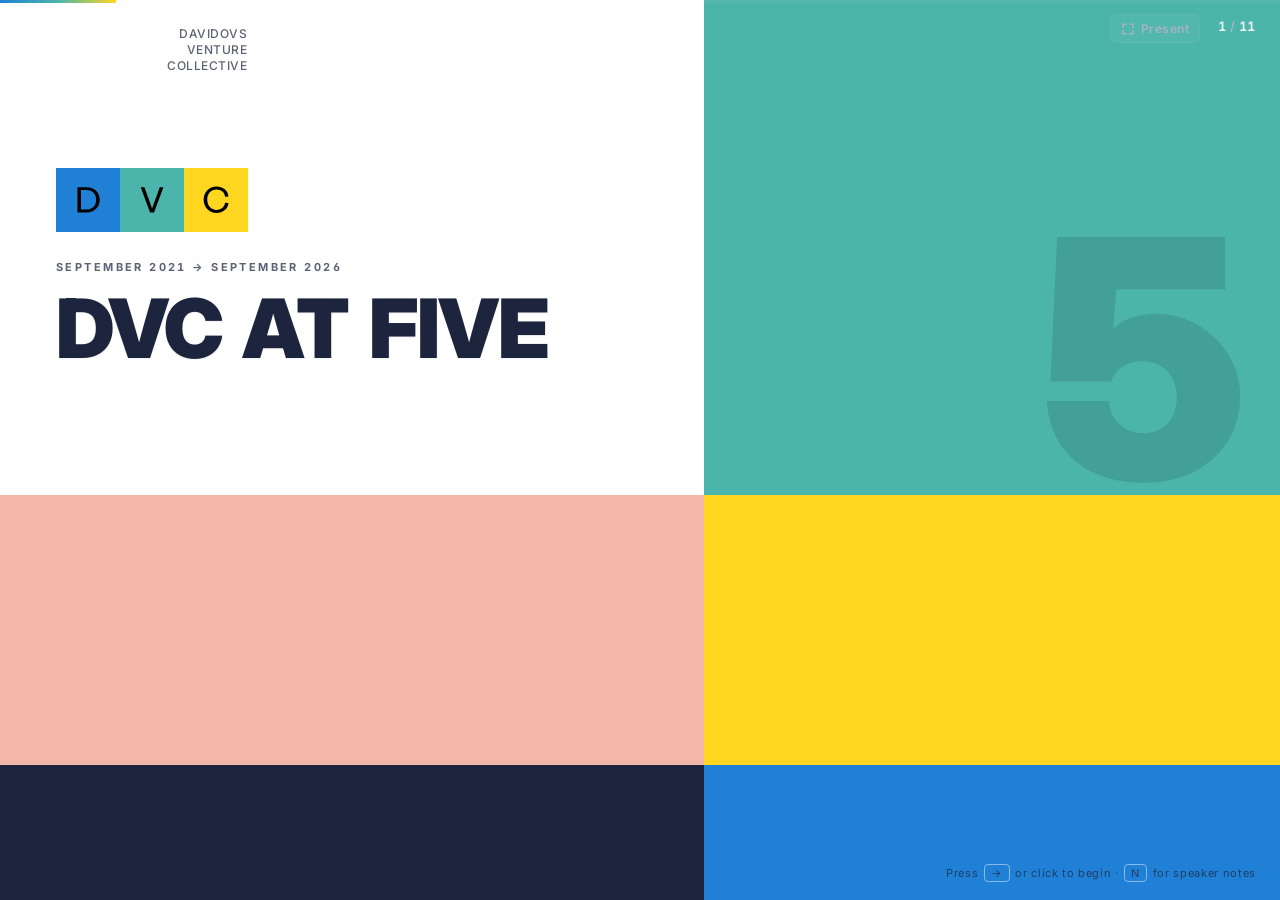
==== commit 512678d4: "DVC at Five deck: Etched, Higgsfield, Dwelly and Zinit; drop "Where we look next" - Lesson 3: Etched" ====
--- a/five-years.html
+++ b/five-years.html
@@ -28,7 +28,7 @@
   </svg>
   <span class="fs-toggle-label">Present</span>
 </button>
-<div class="slide-counter"><span id="slideNum">1</span> / <span id="slideTotal">12</span></div>
+<div class="slide-counter"><span id="slideNum">1</span> / <span id="slideTotal">11</span></div>
 
 <div class="click-zone click-zone--prev" id="zonePrev" aria-label="Previous slide"></div>
 <div class="click-zone click-zone--next" id="zoneNext" aria-label="Next slide"></div>
@@ -158,14 +158,14 @@
         </div>
         <div class="fy-takes">
           <div class="fy-take"><span class="fy-take-n"><span class="fy-take-icon" data-take-logo="perplexity.ai" aria-hidden="true"></span><strong>Perplexity</strong></span><span class="fy-take-v">Our LPs were obsessed users</span><span class="fy-take-t">That is how Perplexity came to us.</span></div>
-          <div class="fy-take"><span class="fy-take-n"><span class="fy-take-icon" data-take-logo="higgsfield.ai" aria-hidden="true"></span><strong>Higgsfield</strong></span><span class="fy-take-v">We made the intro</span><span class="fy-take-t">We introduced Higgsfield&rsquo;s founders to each other and invested the first check.</span></div>
-          <div class="fy-take"><span class="fy-take-n"><span class="fy-take-icon" data-take-logo="perplexity.ai" aria-hidden="true"></span><strong>Perplexity Comet</strong></span><span class="fy-take-v">An LP earned carry</span><span class="fy-take-t">An LP found the lead hire for Comet.</span></div>
+          <div class="fy-take"><span class="fy-take-n"><span class="fy-take-icon" data-take-logo="higgsfield.ai" aria-hidden="true"></span><strong>Higgsfield</strong></span><span class="fy-take-v">A finance advisor</span><span class="fy-take-t">We brought in a finance advisor from the community, who hired the CFO and helps with processes.</span></div>
+          <div class="fy-take"><span class="fy-take-n"><span class="fy-take-icon" data-take-logo="etched.com" aria-hidden="true"></span><strong>Etched</strong></span><span class="fy-take-v">A major advisor</span><span class="fy-take-t">We helped Etched hire a major advisor from the community.</span></div>
           <div class="fy-take"><span class="fy-take-n"><span class="fy-take-icon fy-take-icon--photo" aria-hidden="true"><img src="assets/five-years/members/denis-yarats.jpg" alt=""></span><strong>Denis Yarats</strong></span><span class="fy-take-v">Founder &rarr; LP</span><span class="fy-take-t">Perplexity&rsquo;s co-founder is now an LP in DVC AI Fund I.</span></div>
         </div>
         <p class="fy-takeaway">Deals are sourcing us. The State of AI report is a community product.</p>
       </div>
     </div>
-    <aside class="fy-notes">The social ladder is the mechanism: people move from LP to Deal Advisor or Deal Captain to Venture Partner as they do the work. Compounding examples: Perplexity, Higgsfield (we introduced the founders), the Comet hire, Denis.</aside>
+    <aside class="fy-notes">The social ladder is the mechanism: people move from LP to Deal Advisor or Deal Captain to Venture Partner as they do the work. Compounding examples: Perplexity, Higgsfield (we introduced the founders and invested the first check, then brought in a finance advisor from the community, who hired the CFO and helps with processes), Etched (we helped hire a major advisor from the community), Denis.</aside>
   </section>
 
   <!-- ============== 7. LESSON 4 ============== -->
@@ -232,29 +232,8 @@
     <aside class="fy-notes">The human slide. Slow down here; the stories matter more than the list.</aside>
   </section>
 
-  <!-- ============== 10. STACK AND THESES ============== -->
+  <!-- ============== 10. TEAM ============== -->
   <section class="slide" data-slide="9" id="slide-9">
-    <div class="slide-inner">
-      <p class="slide-eyebrow">Where we look next</p>
-      <h1 class="slide-headline">Distribution beats intelligence. <span class="hl-accent hl-accent--teal">Energy binds.</span></h1>
-      <div class="fy-grid fy-grid--theses">
-        <div class="fy-stat"><span class="fy-num">12:1</span><span class="fy-lbl">$60B of app revenue on $725B of capex</span></div>
-        <div class="fy-stat"><span class="fy-num">30&ndash;60&cent;</span><span class="fy-lbl">inference tax</span></div>
-        <div class="fy-stat fy-stat--text"><span class="fy-num">The user never sees the model.</span></div>
-      </div>
-      <div class="fy-angles">
-        <div class="fy-angle"><span class="fy-angle-k">Angle 1</span>SaaS sold to incumbents</div>
-        <div class="fy-angle"><span class="fy-angle-k">Angle 2</span>Vertical agentic companies</div>
-        <div class="fy-angle"><span class="fy-angle-k">Angle 3</span>Agentic roll-ups</div>
-        <div class="fy-angle fy-angle--phys"><span class="fy-angle-k">Plus</span>Physical AI</div>
-      </div>
-      <p class="slide-sub fy-under">Underdeveloped, not undervalued: <strong>healthcare, industrial, robotics, construction</strong>.</p>
-    </div>
-    <aside class="fy-notes">This is the compressed State of AI. Point people to the full report for the healthcare, robotics and industrial money rivers.</aside>
-  </section>
-
-  <!-- ============== 10. TEAM ============== -->
-  <section class="slide" data-slide="10" id="slide-10">
     <div class="slide-inner">
       <p class="slide-eyebrow">The team</p>
       <h1 class="slide-headline">A team you count on <span class="hl-accent hl-accent--gold">two hands</span>.</h1>
@@ -267,7 +246,7 @@
   </section>
 
   <!-- ============== 11. FUNDS ============== -->
-  <section class="slide fy-funds-slide" data-slide="11" id="slide-11">
+  <section class="slide fy-funds-slide" data-slide="10" id="slide-10">
     <div class="slide-inner">
       <p class="slide-eyebrow">Two ways in</p>
       <h1 class="slide-headline">The door, and the <span class="hl-accent hl-accent--gold">follow-on engine</span>.</h1>
@@ -285,7 +264,7 @@
             <span class="fy-fund-k">DVC AI Fund I &middot; $75M</span>
             <span class="fy-fund-h">$1&ndash;3M into the best seed companies at Series A/B</span>
           </div>
-          <div class="fy-cogrid fy-cogrid--ai"><div class="fy-co"><span class="fy-co-icon" data-take-logo="perplexity.ai" aria-hidden="true"></span><span class="fy-co-n">Perplexity</span></div><div class="fy-co"><span class="fy-co-icon"><img src="assets/five-years/portfolio/higgsfield.png" alt=""></span><span class="fy-co-n">Higgsfield</span></div><div class="fy-co"><span class="fy-co-icon" data-take-logo="rhoda.ai" aria-hidden="true"></span><span class="fy-co-n">Rhoda AI</span></div><div class="fy-co"><span class="fy-co-icon"><img src="assets/five-years/portfolio/animation.png" alt=""></span><span class="fy-co-n">Animation</span></div><div class="fy-co"><span class="fy-co-icon" data-take-logo="copilotkit.ai" aria-hidden="true"></span><span class="fy-co-n">CopilotKit</span></div><div class="fy-co"><span class="fy-co-icon" data-take-logo="humand.co" aria-hidden="true"></span><span class="fy-co-n">Humand</span></div><div class="fy-co"><span class="fy-co-icon"><img src="assets/five-years/portfolio/kick.png" alt=""></span><span class="fy-co-n">Kick</span></div><div class="fy-co"><span class="fy-co-icon" data-take-logo="bioptic.io" aria-hidden="true"></span><span class="fy-co-n">Bioptic</span></div></div>
+          <div class="fy-cogrid fy-cogrid--ai"><div class="fy-co"><span class="fy-co-icon" data-take-logo="perplexity.ai" aria-hidden="true"></span><span class="fy-co-n">Perplexity</span></div><div class="fy-co"><span class="fy-co-icon"><img src="assets/five-years/portfolio/higgsfield.png" alt=""></span><span class="fy-co-n">Higgsfield</span></div><div class="fy-co"><span class="fy-co-icon" data-take-logo="rhoda.ai" aria-hidden="true"></span><span class="fy-co-n">Rhoda AI</span></div><div class="fy-co"><span class="fy-co-icon"><img src="assets/five-years/portfolio/animation.png" alt=""></span><span class="fy-co-n">Animation</span></div><div class="fy-co"><span class="fy-co-icon" data-take-logo="copilotkit.ai" aria-hidden="true"></span><span class="fy-co-n">CopilotKit</span></div><div class="fy-co"><span class="fy-co-icon" data-take-logo="humand.co" aria-hidden="true"></span><span class="fy-co-n">Humand</span></div><div class="fy-co"><span class="fy-co-icon"><img src="assets/five-years/portfolio/kick.png" alt=""></span><span class="fy-co-n">Kick</span></div><div class="fy-co"><span class="fy-co-icon" data-take-logo="bioptic.io" aria-hidden="true"></span><span class="fy-co-n">Bioptic</span></div><div class="fy-co"><span class="fy-co-icon" data-take-logo="dwelly.group" aria-hidden="true"></span><span class="fy-co-n">Dwelly</span></div><div class="fy-co"><span class="fy-co-icon" data-take-logo="zinit.com" aria-hidden="true"></span><span class="fy-co-n">Zinit</span></div></div>
           <div class="fy-fund-lps"><span class="fy-stack"><img class="fy-stack-img" src="assets/five-years/members/michael-arrington.jpg" alt="Michael Arrington" title="Michael Arrington"><img class="fy-stack-img" src="assets/five-years/members/denis-yarats.jpg" alt="Denis Yarats" title="Denis Yarats"><img class="fy-stack-img" src="assets/five-years/members/oleg-shchegolev.jpg" alt="Oleg Shchegolev" title="Oleg Shchegolev"><img class="fy-stack-img" src="assets/five-years/members/andrew-filev.jpg" alt="Andrew Filev" title="Andrew Filev"></span><span>LPs include Arrington, Yarats, Shchegolev and Filev</span></div>
         </div>
       </div>
@@ -300,7 +279,7 @@
 
 
   <!-- ============== 12. CLOSE ============== -->
-  <section class="slide slide--fy-close" data-slide="12" id="slide-12">
+  <section class="slide slide--fy-close" data-slide="11" id="slide-11">
     <div class="slide-inner fy-close">
       <p class="slide-eyebrow">Thank you</p>
       <h1 class="slide-headline slide-headline--xl">Five years. <span class="hl-accent hl-accent--teal">Just getting started.</span></h1>
